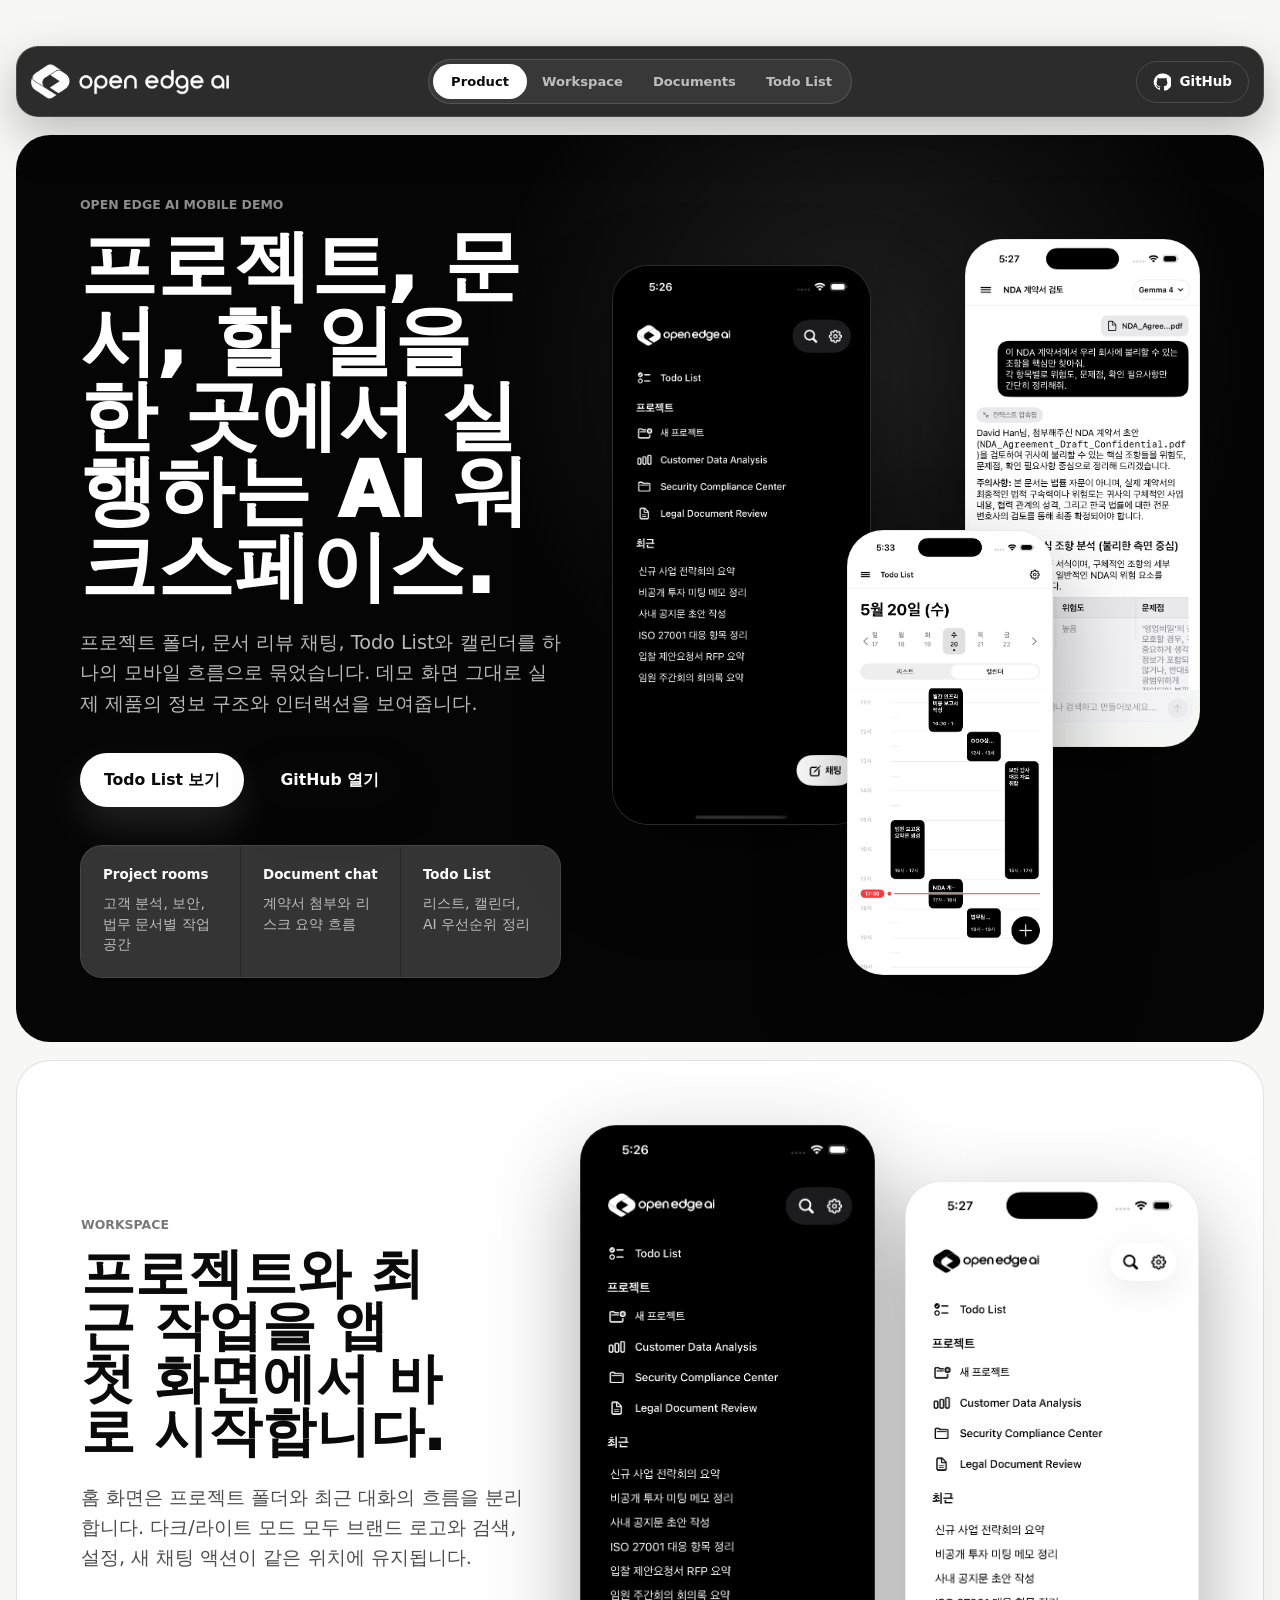
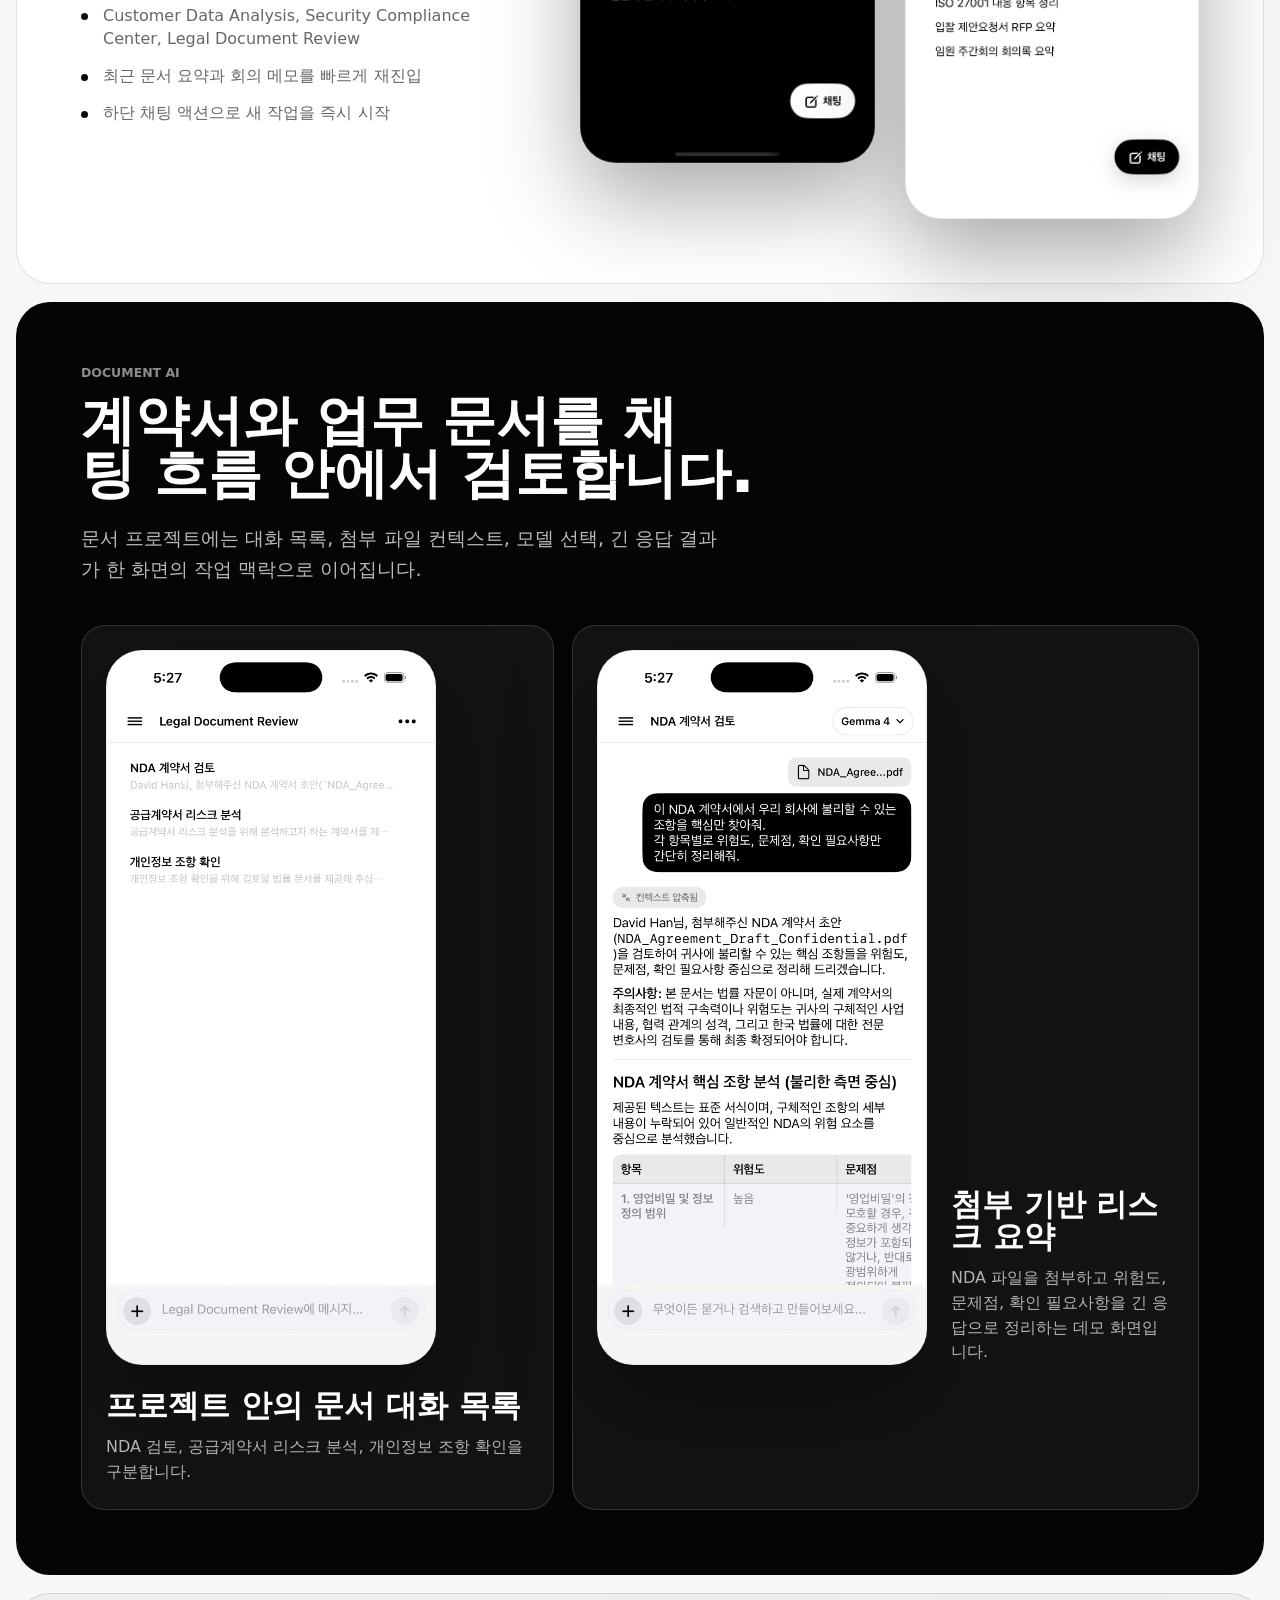
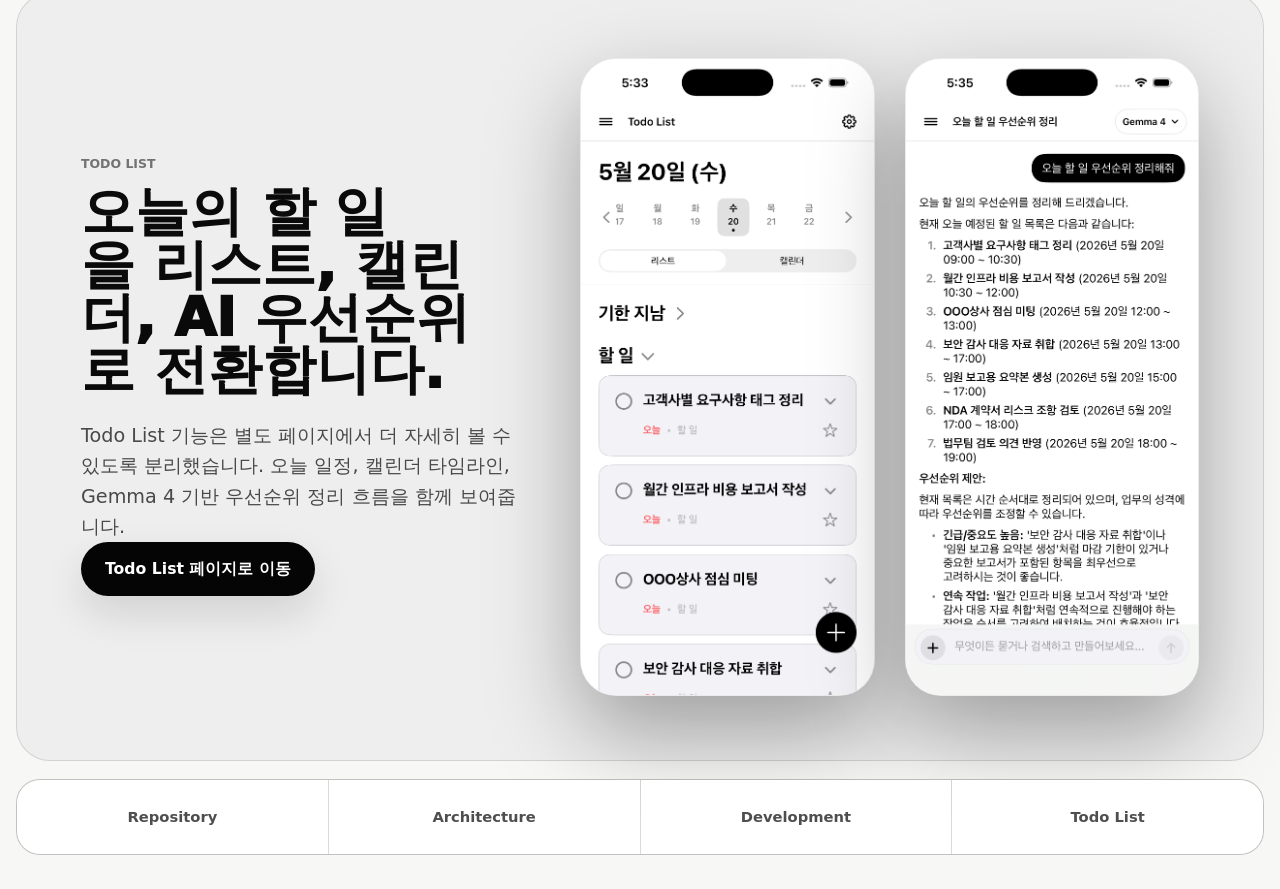
==== index.html @ c4d4802d "Redesign site around app demo screens" ====
<!DOCTYPE html>
<html lang="ko">
  <head>
    <meta charset="utf-8" />
    <meta name="viewport" content="width=device-width, initial-scale=1" />
    <meta
      name="description"
      content="Open Edge AI는 프로젝트, 문서 리뷰, Todo List, 온디바이스 AI 채팅을 하나의 모바일 워크스페이스로 연결합니다."
    />
    <meta name="theme-color" content="#050505" />
    <meta property="og:title" content="Open Edge AI" />
    <meta
      property="og:description"
      content="Projects, documents, Todo List, and local AI chat in one mobile workspace."
    />
    <meta property="og:type" content="website" />
    <meta property="og:image" content="./assets/open-edge-ai-logo.png" />
    <title>Open Edge AI - Mobile AI workspace</title>
    <link
      rel="icon"
      type="image/png"
      href="./assets/open-edge-ai-icon-white.png"
    />
    <link rel="apple-touch-icon" href="./assets/open-edge-ai-icon-white.png" />
    <link rel="stylesheet" href="./styles.css" />
    <script src="./pets.js" defer></script>
  </head>
  <body>
    <main class="site-shell">
      <header class="site-header">
        <a class="brand" href="#overview" aria-label="Open Edge AI home">
          <img
            class="brand-logo"
            src="./assets/open-edge-ai-brand-white.png"
            alt="Open Edge AI"
          />
        </a>
        <nav class="site-nav" aria-label="Primary navigation">
          <a class="active" href="#overview">Product</a>
          <a href="#workspace">Workspace</a>
          <a href="#documents">Documents</a>
          <a href="./todo.html">Todo List</a>
        </nav>
        <a
          class="header-action"
          href="https://github.com/open-edge-ai-app/core-app"
        >
          <svg aria-hidden="true" viewBox="0 0 24 24">
            <path
              d="M12 .8A11.2 11.2 0 0 0 8.5 22.6c.56.1.77-.24.77-.54v-2.1c-3.13.68-3.79-1.34-3.79-1.34-.51-1.3-1.25-1.65-1.25-1.65-1.02-.7.08-.69.08-.69 1.13.08 1.73 1.17 1.73 1.17 1 .1.9 2.64 3.2 1.9.1-.73.4-1.23.72-1.51-2.5-.29-5.13-1.25-5.13-5.56 0-1.23.44-2.24 1.16-3.02-.12-.29-.5-1.43.11-2.99 0 0 .95-.3 3.1 1.16A10.74 10.74 0 0 1 12 7.05c.96 0 1.92.13 2.82.38 2.14-1.45 3.09-1.16 3.09-1.16.62 1.56.24 2.7.12 2.99.72.78 1.15 1.79 1.15 3.02 0 4.32-2.63 5.27-5.14 5.55.41.36.78 1.06.78 2.14v3.09c0 .3.2.65.78.54A11.2 11.2 0 0 0 12 .8Z"
            />
          </svg>
          GitHub
        </a>
      </header>

      <section class="hero-section" id="overview" aria-label="Product overview">
        <div class="hero-copy">
          <p class="section-kicker">Open Edge AI mobile demo</p>
          <h1>프로젝트, 문서, 할 일을 한 곳에서 실행하는 AI 워크스페이스.</h1>
          <p>
            프로젝트 폴더, 문서 리뷰 채팅, Todo List와 캘린더를 하나의 모바일
            흐름으로 묶었습니다. 데모 화면 그대로 실제 제품의 정보 구조와
            인터랙션을 보여줍니다.
          </p>
          <div class="hero-actions" aria-label="Primary actions">
            <a class="button light" href="./todo.html">Todo List 보기</a>
            <a
              class="button dark"
              href="https://github.com/open-edge-ai-app/core-app"
              >GitHub 열기</a
            >
          </div>
          <dl class="proof-grid" aria-label="Product highlights">
            <div>
              <dt>Project rooms</dt>
              <dd>고객 분석, 보안, 법무 문서별 작업 공간</dd>
            </div>
            <div>
              <dt>Document chat</dt>
              <dd>계약서 첨부와 리스크 요약 흐름</dd>
            </div>
            <div>
              <dt>Todo List</dt>
              <dd>리스트, 캘린더, AI 우선순위 정리</dd>
            </div>
          </dl>
        </div>

        <div class="hero-showcase" aria-label="Open Edge AI app screenshots">
          <figure class="phone-frame phone-dark hero-phone-main">
            <img
              src="./assets/demo/home-dark.png"
              alt="Open Edge AI dark project home screen"
            />
          </figure>
          <figure class="phone-frame phone-light hero-phone-side">
            <img
              src="./assets/demo/document-chat.png"
              alt="NDA document review chat screen"
            />
          </figure>
          <figure class="phone-frame phone-light hero-phone-small">
            <img
              src="./assets/demo/todo-calendar.png"
              alt="Todo List calendar timeline screen"
            />
          </figure>
        </div>
      </section>

      <section class="split-section" id="workspace" aria-label="Workspace demo">
        <div class="section-copy">
          <p class="section-kicker">Workspace</p>
          <h2>프로젝트와 최근 작업을 앱 첫 화면에서 바로 시작합니다.</h2>
          <p>
            홈 화면은 프로젝트 폴더와 최근 대화의 흐름을 분리합니다. 다크/라이트
            모드 모두 브랜드 로고와 검색, 설정, 새 채팅 액션이 같은 위치에
            유지됩니다.
          </p>
          <ul class="feature-list">
            <li>
              Customer Data Analysis, Security Compliance Center, Legal Document
              Review
            </li>
            <li>최근 문서 요약과 회의 메모를 빠르게 재진입</li>
            <li>하단 채팅 액션으로 새 작업을 즉시 시작</li>
          </ul>
        </div>
        <div class="duo-screens">
          <figure class="phone-frame phone-dark">
            <img
              src="./assets/demo/home-dark.png"
              alt="Dark mode project home screen"
            />
          </figure>
          <figure class="phone-frame phone-light raised">
            <img
              src="./assets/demo/home-light.png"
              alt="Light mode project home screen"
            />
          </figure>
        </div>
      </section>

      <section
        class="gallery-section"
        id="documents"
        aria-label="Document AI demo"
      >
        <div class="section-heading">
          <p class="section-kicker">Document AI</p>
          <h2>계약서와 업무 문서를 채팅 흐름 안에서 검토합니다.</h2>
          <p>
            문서 프로젝트에는 대화 목록, 첨부 파일 컨텍스트, 모델 선택, 긴 응답
            결과가 한 화면의 작업 맥락으로 이어집니다.
          </p>
        </div>

        <div class="document-grid">
          <article class="demo-card">
            <figure class="phone-frame phone-light">
              <img
                src="./assets/demo/document-list.png"
                alt="Legal Document Review chat list"
              />
            </figure>
            <div>
              <h3>프로젝트 안의 문서 대화 목록</h3>
              <p>
                NDA 검토, 공급계약서 리스크 분석, 개인정보 조항 확인을
                구분합니다.
              </p>
            </div>
          </article>
          <article class="demo-card wide">
            <figure class="phone-frame phone-light">
              <img
                src="./assets/demo/document-chat.png"
                alt="NDA document analysis chat"
              />
            </figure>
            <div>
              <h3>첨부 기반 리스크 요약</h3>
              <p>
                NDA 파일을 첨부하고 위험도, 문제점, 확인 필요사항을 긴 응답으로
                정리하는 데모 화면입니다.
              </p>
            </div>
          </article>
        </div>
      </section>

      <section class="todo-teaser" aria-label="Todo List feature">
        <div class="section-copy">
          <p class="section-kicker">Todo List</p>
          <h2>오늘의 할 일을 리스트, 캘린더, AI 우선순위로 전환합니다.</h2>
          <p>
            Todo List 기능은 별도 페이지에서 더 자세히 볼 수 있도록
            분리했습니다. 오늘 일정, 캘린더 타임라인, Gemma 4 기반 우선순위 정리
            흐름을 함께 보여줍니다.
          </p>
          <a class="button dark" href="./todo.html">Todo List 페이지로 이동</a>
        </div>
        <div class="todo-preview-row">
          <figure class="phone-frame phone-light">
            <img src="./assets/demo/todo-list.png" alt="Todo List list view" />
          </figure>
          <figure class="phone-frame phone-light">
            <img
              src="./assets/demo/todo-ai-priority.png"
              alt="AI priority chat for todo list"
            />
          </figure>
        </div>
      </section>

      <section class="docs-band" id="docs" aria-label="Project documentation">
        <a href="https://github.com/open-edge-ai-app/core-app">Repository</a>
        <a
          href="https://github.com/open-edge-ai-app/core-app/blob/main/docs/ARCHITECTURE.md"
          >Architecture</a
        >
        <a
          href="https://github.com/open-edge-ai-app/core-app/blob/main/docs/DEVELOPMENT.md"
          >Development</a
        >
        <a href="./todo.html">Todo List</a>
      </section>
    </main>
  </body>
</html>
---- styles.css ----
:root {
  --black: #050505;
  --ink: #0a0a0a;
  --paper: #f7f7f5;
  --white: #ffffff;
  --muted: rgba(10, 10, 10, 0.62);
  --muted-on-dark: rgba(255, 255, 255, 0.68);
  --line: rgba(10, 10, 10, 0.12);
  --line-on-dark: rgba(255, 255, 255, 0.14);
  --soft: #ececef;
  --radius-lg: 34px;
  --radius-md: 24px;
  --radius-sm: 14px;
  color-scheme: light;
  font-family: Inter, ui-sans-serif, system-ui, -apple-system,
    BlinkMacSystemFont, "Segoe UI", sans-serif;
}

* {
  box-sizing: border-box;
}

html {
  scroll-behavior: smooth;
}

[id] {
  scroll-margin-top: 118px;
}

body {
  min-width: 320px;
  margin: 0;
  background: var(--paper);
  color: var(--ink);
}

a {
  color: inherit;
  text-decoration: none;
}

svg {
  display: block;
  fill: currentColor;
}

img {
  display: block;
}

.site-shell {
  width: min(100% - 32px, 1440px);
  margin: 0 auto;
  padding: clamp(18px, 4vw, 46px) 0 34px;
}

.site-header {
  position: sticky;
  top: max(12px, env(safe-area-inset-top));
  z-index: 40;
  display: grid;
  grid-template-columns: 1fr auto 1fr;
  gap: 18px;
  align-items: center;
  width: 100%;
  padding: 12px 14px;
  border: 1px solid var(--line-on-dark);
  border-radius: 22px;
  background: rgba(5, 5, 5, 0.84);
  box-shadow: 0 18px 48px rgba(0, 0, 0, 0.24);
  backdrop-filter: blur(18px);
}

.brand {
  display: inline-flex;
  align-items: center;
  width: fit-content;
  line-height: 1;
}

.brand-logo {
  width: clamp(154px, 15.5vw, 226px);
  max-width: 100%;
  height: auto;
  object-fit: contain;
  object-position: left center;
}

.site-nav {
  display: inline-flex;
  min-height: 42px;
  padding: 4px;
  overflow: hidden;
  border: 1px solid var(--line-on-dark);
  border-radius: 999px;
  background: rgba(255, 255, 255, 0.06);
}

.site-nav a {
  min-width: 94px;
  padding: 11px 15px;
  border-radius: 999px;
  color: var(--muted-on-dark);
  font-size: 0.82rem;
  font-weight: 760;
  line-height: 1;
  text-align: center;
}

.site-nav a:hover,
.site-nav a:focus-visible,
.site-nav a.active {
  background: var(--white);
  color: var(--ink);
  outline: none;
}

.header-action {
  display: inline-flex;
  justify-self: end;
  gap: 9px;
  align-items: center;
  width: fit-content;
  min-height: 42px;
  padding: 0 16px;
  border: 1px solid var(--line-on-dark);
  border-radius: 999px;
  color: var(--white);
  font-size: 0.84rem;
  font-weight: 820;
  line-height: 1;
}

.header-action svg {
  width: 18px;
  height: 18px;
}

.hero-section,
.todo-hero {
  display: grid;
  grid-template-columns: minmax(0, 0.9fr) minmax(460px, 1.1fr);
  gap: clamp(24px, 4vw, 56px);
  align-items: center;
  min-height: min(820px, calc(100vh - 120px));
  margin-top: 18px;
  padding: clamp(28px, 5vw, 70px);
  overflow: hidden;
  border-radius: var(--radius-lg);
  background: radial-gradient(
      circle at 68% 25%,
      rgba(255, 255, 255, 0.11),
      transparent 24rem
    ),
    var(--black);
  color: var(--white);
}

.hero-copy,
.todo-hero-copy,
.section-copy,
.section-heading {
  max-width: 720px;
}

.section-kicker {
  margin: 0 0 16px;
  color: currentColor;
  font-size: 0.78rem;
  font-weight: 880;
  letter-spacing: 0;
  line-height: 1;
  opacity: 0.54;
  text-transform: uppercase;
}

.hero-copy h1,
.todo-hero-copy h1,
.section-copy h2,
.section-heading h2 {
  margin: 0;
  font-size: clamp(2.8rem, 6vw, 6.4rem);
  font-weight: 920;
  letter-spacing: 0;
  line-height: 0.98;
  text-wrap: balance;
}

.section-copy h2,
.section-heading h2 {
  font-size: clamp(2.2rem, 4.2vw, 4.5rem);
}

.hero-copy > p:not(.section-kicker),
.todo-hero-copy > p:not(.section-kicker),
.section-copy > p:not(.section-kicker),
.section-heading > p:not(.section-kicker) {
  max-width: 650px;
  margin: 24px 0 0;
  color: currentColor;
  font-size: clamp(1.02rem, 1.5vw, 1.28rem);
  line-height: 1.58;
  opacity: 0.72;
}

.hero-actions {
  display: flex;
  flex-wrap: wrap;
  gap: 12px;
  align-items: center;
  margin-top: 34px;
}

.button {
  display: inline-flex;
  align-items: center;
  justify-content: center;
  min-height: 54px;
  padding: 0 24px;
  border-radius: 999px;
  font-size: 0.98rem;
  font-weight: 880;
  line-height: 1;
  transition: transform 180ms ease, box-shadow 180ms ease;
}

.button:hover,
.button:focus-visible {
  transform: translateY(-1px);
  outline: none;
}

.button.light {
  background: var(--white);
  color: var(--ink);
  box-shadow: 0 18px 40px rgba(255, 255, 255, 0.12);
}

.button.dark {
  background: var(--black);
  color: var(--white);
  box-shadow: 0 18px 40px rgba(0, 0, 0, 0.12);
}

.proof-grid {
  display: grid;
  grid-template-columns: repeat(3, minmax(0, 1fr));
  gap: 1px;
  margin: 38px 0 0;
  overflow: hidden;
  border: 1px solid var(--line-on-dark);
  border-radius: 22px;
  background: var(--line-on-dark);
}

.proof-grid div {
  min-height: 112px;
  padding: 22px;
  background: rgba(255, 255, 255, 0.055);
}

.proof-grid dt {
  margin: 0;
  color: var(--white);
  font-size: 0.84rem;
  font-weight: 860;
  line-height: 1;
}

.proof-grid dd {
  margin: 12px 0 0;
  color: var(--muted-on-dark);
  font-size: 0.88rem;
  line-height: 1.46;
}

.hero-showcase {
  position: relative;
  min-height: 700px;
}

.phone-frame {
  width: min(100%, 292px);
  margin: 0;
  overflow: hidden;
  border-radius: 36px;
  background: var(--white);
  box-shadow: 0 36px 90px rgba(0, 0, 0, 0.34);
}

.phone-frame img {
  width: 100%;
  height: auto;
}

.phone-dark {
  background: var(--black);
  border: 1px solid rgba(255, 255, 255, 0.16);
}

.phone-light {
  background: var(--white);
  border: 1px solid rgba(0, 0, 0, 0.08);
}

.hero-phone-main {
  position: absolute;
  left: 0;
  top: 26px;
  width: min(44%, 320px);
  z-index: 2;
}

.hero-phone-side {
  position: absolute;
  right: 0;
  top: 0;
  width: min(40%, 292px);
}

.hero-phone-small {
  position: absolute;
  right: 25%;
  bottom: -36px;
  width: min(35%, 250px);
  z-index: 3;
}

.split-section,
.gallery-section,
.todo-teaser,
.todo-views,
.ai-priority,
.todo-specs {
  margin-top: 18px;
  padding: clamp(28px, 5vw, 70px);
  border: 1px solid var(--line);
  border-radius: var(--radius-lg);
  background: var(--white);
}

.split-section,
.todo-teaser,
.ai-priority {
  display: grid;
  grid-template-columns: minmax(0, 0.84fr) minmax(420px, 1.16fr);
  gap: clamp(24px, 4vw, 58px);
  align-items: center;
}

.feature-list {
  display: grid;
  gap: 14px;
  margin: 30px 0 0;
  padding: 0;
  color: var(--muted);
  font-size: 1rem;
  line-height: 1.45;
  list-style: none;
}

.feature-list li {
  position: relative;
  padding-left: 22px;
}

.feature-list li::before {
  position: absolute;
  left: 0;
  top: 0.62em;
  width: 7px;
  height: 7px;
  border-radius: 50%;
  background: var(--ink);
  content: "";
}

.duo-screens,
.todo-preview-row,
.todo-hero-visual {
  display: grid;
  grid-template-columns: repeat(2, minmax(0, 1fr));
  gap: clamp(16px, 3vw, 30px);
  align-items: start;
}

.duo-screens .phone-frame,
.todo-preview-row .phone-frame,
.todo-hero-visual .phone-frame,
.todo-view-card .phone-frame,
.priority-screen {
  width: min(100%, 330px);
}

.raised {
  margin-top: 56px;
}

.gallery-section {
  background: var(--black);
  color: var(--white);
}

.document-grid {
  display: grid;
  grid-template-columns: minmax(0, 0.86fr) minmax(0, 1.14fr);
  gap: 18px;
  margin-top: 40px;
}

.demo-card,
.todo-view-card {
  display: grid;
  gap: 24px;
  align-content: start;
  padding: 24px;
  border: 1px solid var(--line-on-dark);
  border-radius: var(--radius-md);
  background: rgba(255, 255, 255, 0.06);
}

.todo-view-card {
  border-color: var(--line);
  background: #f6f6f7;
}

.demo-card .phone-frame {
  width: min(100%, 330px);
}

.demo-card.wide {
  grid-template-columns: minmax(240px, 330px) minmax(0, 1fr);
  align-items: end;
}

.demo-card h3,
.todo-view-card h3,
.todo-specs h3 {
  margin: 0;
  font-size: clamp(1.4rem, 2.4vw, 2.15rem);
  line-height: 1.05;
}

.demo-card p,
.todo-view-card p,
.todo-specs p {
  margin: 14px 0 0;
  color: currentColor;
  font-size: 1rem;
  line-height: 1.55;
  opacity: 0.68;
}

.todo-teaser {
  background: #eeeeef;
}

.docs-band {
  display: grid;
  grid-template-columns: repeat(4, minmax(0, 1fr));
  gap: 1px;
  margin-top: 18px;
  overflow: hidden;
  border: 1px solid var(--line);
  border-radius: var(--radius-md);
  background: var(--line);
}

.docs-band a {
  display: grid;
  place-items: center;
  min-height: 74px;
  padding: 18px;
  background: var(--white);
  color: rgba(10, 10, 10, 0.72);
  font-size: 0.92rem;
  font-weight: 820;
  text-align: center;
}

.docs-band a:hover,
.docs-band a:focus-visible {
  background: var(--black);
  color: var(--white);
  outline: none;
}

.todo-page {
  background: #f4f4f2;
}

.todo-hero {
  background: linear-gradient(135deg, #050505, #191919);
}

.todo-hero-visual {
  justify-items: center;
}

.todo-views {
  background: var(--white);
}

.todo-view-grid {
  display: grid;
  grid-template-columns: repeat(2, minmax(0, 1fr));
  gap: 18px;
  margin-top: 40px;
}

.ai-priority {
  background: var(--black);
  color: var(--white);
}

.priority-screen {
  justify-self: center;
}

.todo-specs {
  display: grid;
  grid-template-columns: repeat(3, minmax(0, 1fr));
  gap: 18px;
  background: #e9e9ea;
}

.todo-specs article {
  min-height: 220px;
  padding: 26px;
  border: 1px solid var(--line);
  border-radius: var(--radius-md);
  background: var(--white);
}

.todo-specs span {
  display: inline-block;
  margin-bottom: 44px;
  color: rgba(10, 10, 10, 0.4);
  font-family: ui-monospace, SFMono-Regular, Menlo, monospace;
  font-size: 0.84rem;
  font-weight: 900;
}

@media (max-width: 1120px) {
  .site-header {
    grid-template-columns: 1fr auto;
  }

  .site-nav {
    order: 3;
    grid-column: 1 / -1;
    justify-self: center;
  }

  .hero-section,
  .todo-hero,
  .split-section,
  .todo-teaser,
  .ai-priority {
    grid-template-columns: 1fr;
  }

  .hero-showcase {
    min-height: 620px;
  }

  .document-grid,
  .todo-view-grid,
  .todo-specs {
    grid-template-columns: 1fr;
  }

  .demo-card.wide {
    grid-template-columns: 1fr;
  }
}

@media (max-width: 760px) {
  [id] {
    scroll-margin-top: 150px;
  }

  .site-shell {
    width: min(100% - 20px, 1440px);
    padding: 10px 0 24px;
  }

  .site-header {
    display: flex;
    flex-wrap: wrap;
    justify-content: space-between;
    top: max(8px, env(safe-area-inset-top));
    padding: 10px;
    border-radius: 18px;
  }

  .brand-logo {
    width: 154px;
  }

  .site-nav {
    width: 100%;
    justify-content: start;
    overflow-x: auto;
    border-radius: 16px;
  }

  .site-nav a {
    min-width: auto;
    flex: 1 0 auto;
    padding: 11px 12px;
    font-size: 0.76rem;
  }

  .header-action {
    padding: 0 14px;
  }

  .hero-section,
  .todo-hero,
  .split-section,
  .gallery-section,
  .todo-teaser,
  .todo-views,
  .ai-priority,
  .todo-specs {
    padding: 24px 18px;
    border-radius: 26px;
  }

  .hero-copy h1,
  .todo-hero-copy h1 {
    font-size: clamp(2.45rem, 13vw, 4.2rem);
  }

  .section-copy h2,
  .section-heading h2 {
    font-size: clamp(2rem, 10vw, 3.2rem);
  }

  .hero-actions,
  .duo-screens,
  .todo-preview-row,
  .todo-hero-visual {
    grid-template-columns: 1fr;
  }

  .button {
    width: 100%;
  }

  .proof-grid {
    display: none;
  }

  .hero-showcase {
    display: grid;
    grid-template-columns: 1fr;
    gap: 18px;
    min-height: 0;
  }

  .hero-phone-main,
  .hero-phone-side,
  .hero-phone-small {
    position: static;
    width: min(100%, 270px);
    transform: none;
  }

  .hero-phone-side,
  .hero-phone-small {
    display: none;
  }

  .phone-frame,
  .duo-screens .phone-frame,
  .todo-preview-row .phone-frame,
  .todo-hero-visual .phone-frame,
  .todo-view-card .phone-frame,
  .priority-screen {
    width: min(100%, 290px);
    justify-self: center;
    border-radius: 30px;
  }

  .raised {
    margin-top: 0;
  }

  .demo-card,
  .todo-view-card,
  .todo-specs article {
    padding: 18px;
  }

  .docs-band {
    grid-template-columns: 1fr 1fr;
  }
}

@media (prefers-reduced-motion: reduce) {
  *,
  *::before,
  *::after {
    scroll-behavior: auto !important;
    transition-duration: 0.01ms !important;
  }
}
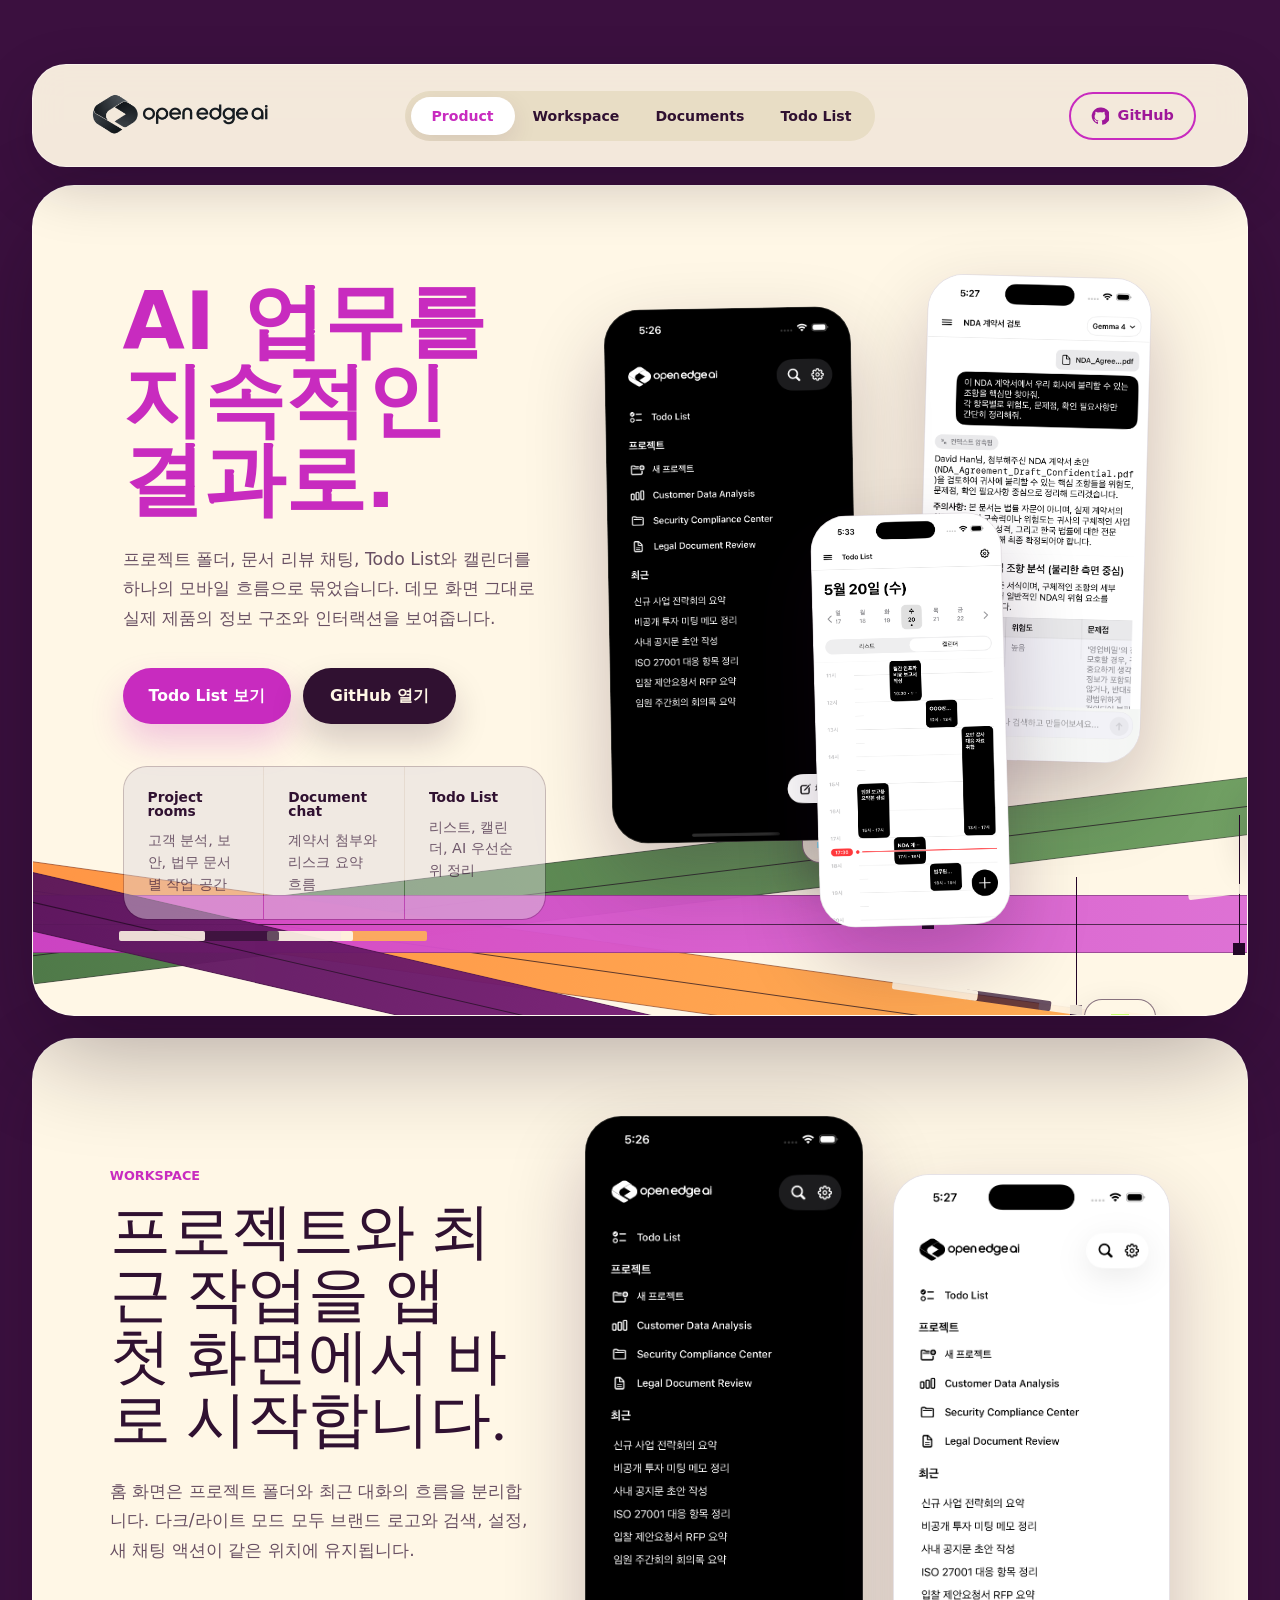
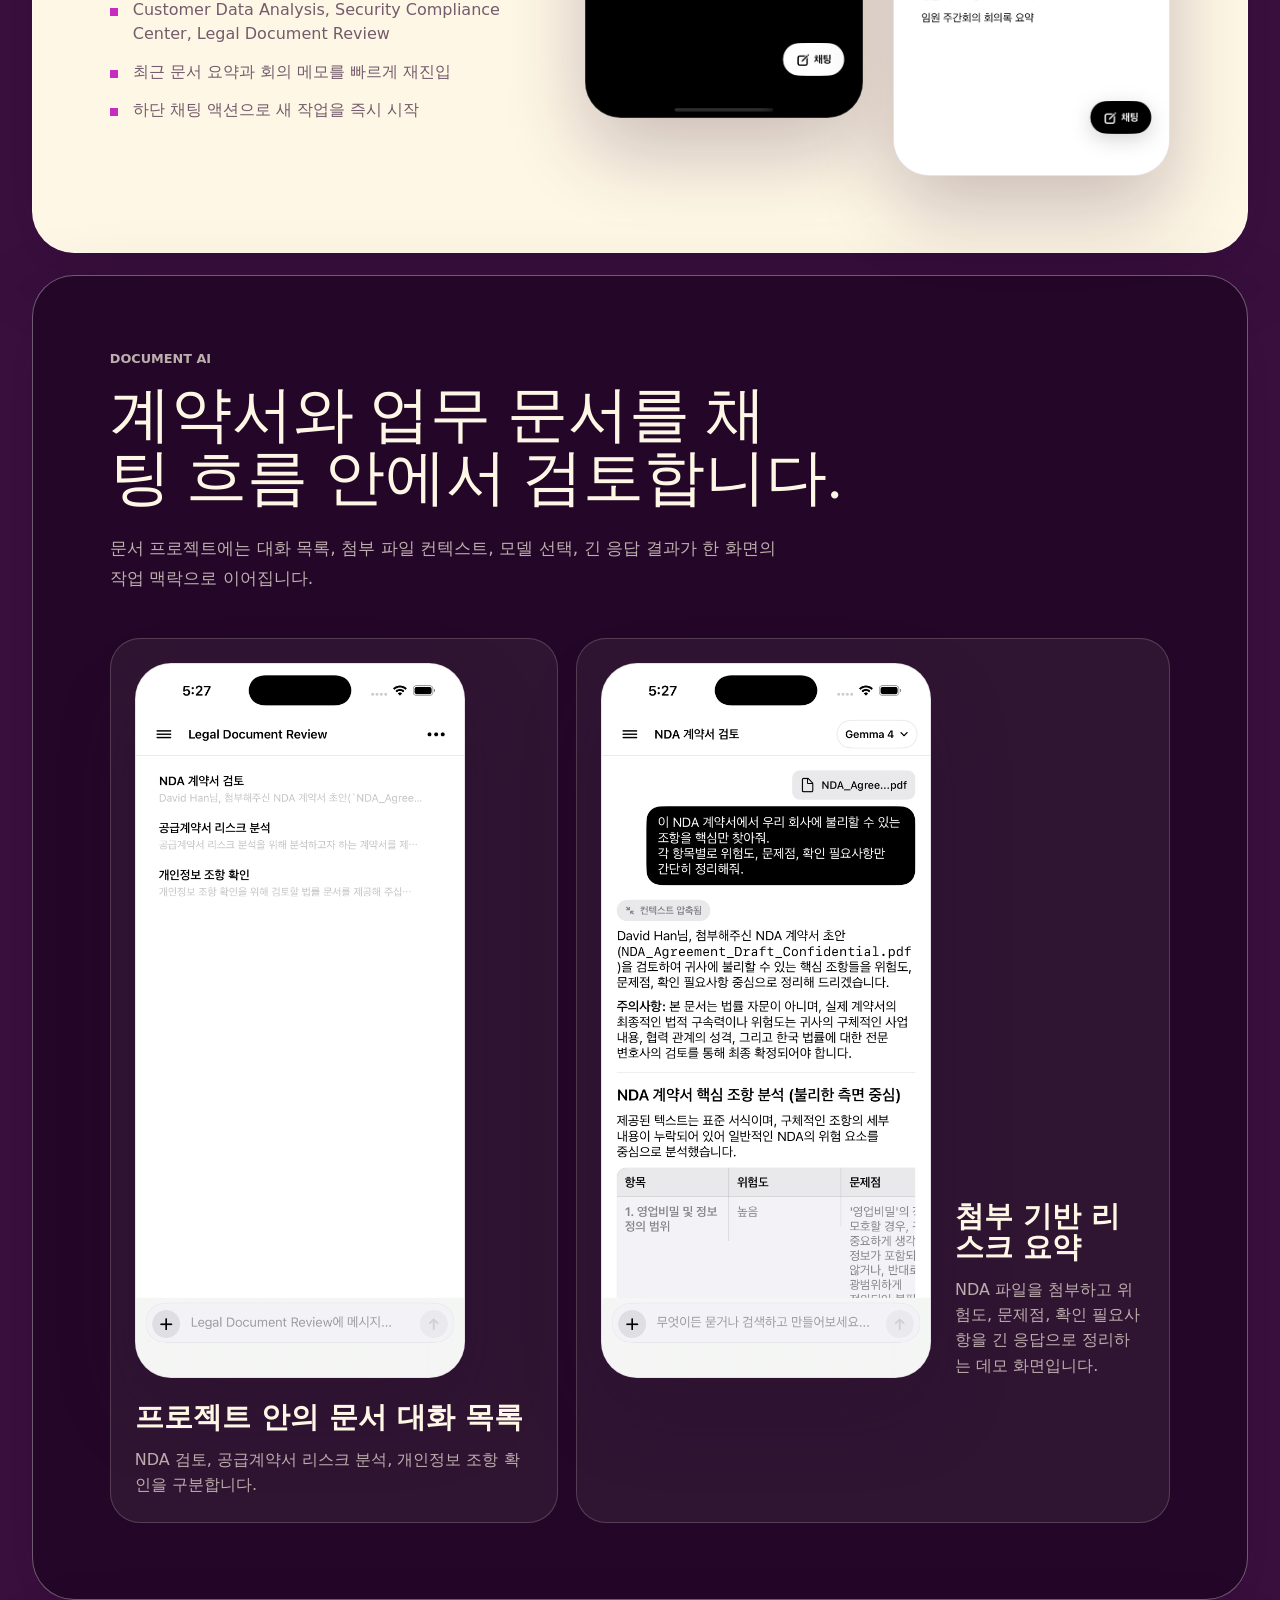
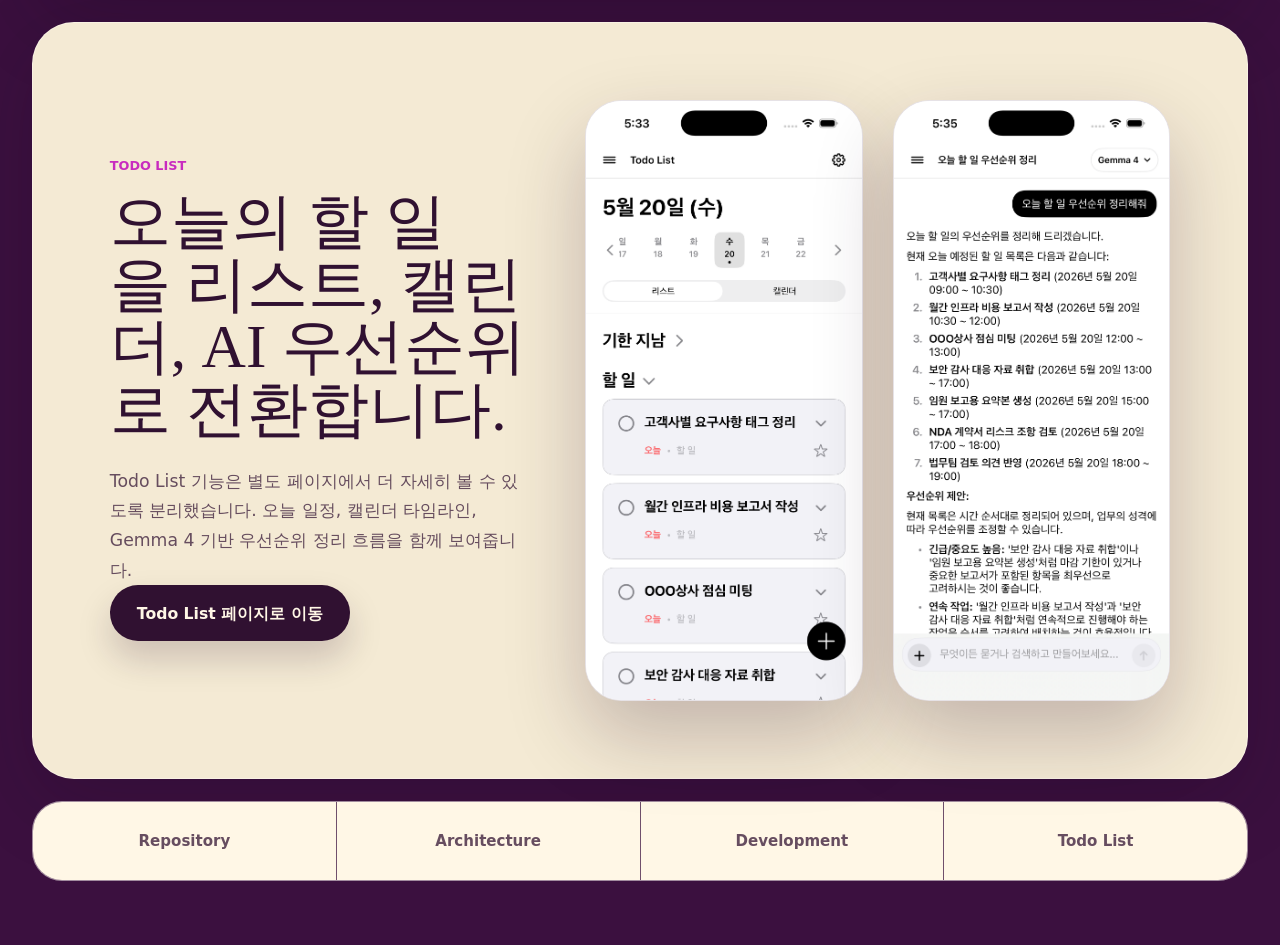
==== commit 313f56a7: "Restyle pages with cream canvas design" ====
--- a/index.html
+++ b/index.html
@@ -7,7 +7,7 @@
       name="description"
       content="Open Edge AI는 프로젝트, 문서 리뷰, Todo List, 온디바이스 AI 채팅을 하나의 모바일 워크스페이스로 연결합니다."
     />
-    <meta name="theme-color" content="#050505" />
+    <meta name="theme-color" content="#3b103f" />
     <meta property="og:title" content="Open Edge AI" />
     <meta
       property="og:description"
@@ -31,7 +31,7 @@
         <a class="brand" href="#overview" aria-label="Open Edge AI home">
           <img
             class="brand-logo"
-            src="./assets/open-edge-ai-brand-white.png"
+            src="./assets/open-edge-ai-wordmark.png"
             alt="Open Edge AI"
           />
         </a>
@@ -57,7 +57,11 @@
       <section class="hero-section" id="overview" aria-label="Product overview">
         <div class="hero-copy">
           <p class="section-kicker">Open Edge AI mobile demo</p>
-          <h1>프로젝트, 문서, 할 일을 한 곳에서 실행하는 AI 워크스페이스.</h1>
+          <h1>
+            <span>AI 업무를</span>
+            <span>지속적인</span>
+            <span>결과로.</span>
+          </h1>
           <p>
             프로젝트 폴더, 문서 리뷰 채팅, Todo List와 캘린더를 하나의 모바일
             흐름으로 묶었습니다. 데모 화면 그대로 실제 제품의 정보 구조와
@@ -106,6 +110,22 @@
               alt="Todo List calendar timeline screen"
             />
           </figure>
+        </div>
+
+        <div class="stream-visual" aria-hidden="true">
+          <span class="stream-line stream-green"></span>
+          <span class="stream-line stream-orange"></span>
+          <span class="stream-line stream-magenta"></span>
+          <span class="stream-line stream-plum"></span>
+          <span class="stream-node node-one"></span>
+          <span class="stream-node node-two"></span>
+          <span class="stream-node node-three"></span>
+          <span class="stream-chip chip-one"></span>
+          <span class="stream-chip chip-two"></span>
+          <span class="stream-chip chip-three"></span>
+          <span class="pet-token pet-token-one" data-pet="orbit"></span>
+          <span class="pet-token pet-token-two" data-pet="luma"></span>
+          <span class="pet-token pet-token-three" data-pet="flux"></span>
         </div>
       </section>
 
--- a/styles.css
+++ b/styles.css
@@ -1,16 +1,27 @@
 :root {
-  --black: #050505;
-  --ink: #0a0a0a;
-  --paper: #f7f7f5;
+  --plum: #3b103f;
+  --plum-deep: #240728;
+  --plum-ink: #301131;
+  --cream: #fff7e6;
+  --cream-soft: #f4ead4;
+  --cream-muted: #e8ddc5;
   --white: #ffffff;
-  --muted: rgba(10, 10, 10, 0.62);
-  --muted-on-dark: rgba(255, 255, 255, 0.68);
-  --line: rgba(10, 10, 10, 0.12);
-  --line-on-dark: rgba(255, 255, 255, 0.14);
-  --soft: #ececef;
-  --radius-lg: 34px;
-  --radius-md: 24px;
-  --radius-sm: 14px;
+  --pink: #c82bbf;
+  --pink-deep: #9e1799;
+  --orange: #ff8e3d;
+  --orange-soft: #ffb356;
+  --green: #76a866;
+  --green-deep: #436f3f;
+  --muted: rgba(48, 17, 49, 0.68);
+  --muted-on-dark: rgba(255, 247, 230, 0.7);
+  --line: rgba(48, 17, 49, 0.16);
+  --line-strong: rgba(48, 17, 49, 0.26);
+  --line-on-dark: rgba(255, 247, 230, 0.18);
+  --shadow: 0 38px 100px rgba(19, 4, 21, 0.32);
+  --radius-xl: 42px;
+  --radius-lg: 30px;
+  --radius-md: 20px;
+  --radius-sm: 10px;
   color-scheme: light;
   font-family: Inter, ui-sans-serif, system-ui, -apple-system,
     BlinkMacSystemFont, "Segoe UI", sans-serif;
@@ -25,14 +36,15 @@
 }
 
 [id] {
-  scroll-margin-top: 118px;
+  scroll-margin-top: 124px;
 }
 
 body {
   min-width: 320px;
   margin: 0;
-  background: var(--paper);
-  color: var(--ink);
+  background: var(--plum);
+  color: var(--plum-ink);
+  overflow-x: hidden;
 }
 
 a {
@@ -50,25 +62,25 @@
 }
 
 .site-shell {
-  width: min(100% - 32px, 1440px);
+  width: min(100% - clamp(22px, 5vw, 80px), 1780px);
   margin: 0 auto;
-  padding: clamp(18px, 4vw, 46px) 0 34px;
+  padding: clamp(26px, 5vw, 82px) 0 clamp(30px, 5vw, 70px);
 }
 
 .site-header {
   position: sticky;
-  top: max(12px, env(safe-area-inset-top));
+  top: max(14px, env(safe-area-inset-top));
   z-index: 40;
   display: grid;
   grid-template-columns: 1fr auto 1fr;
-  gap: 18px;
+  gap: 20px;
   align-items: center;
   width: 100%;
-  padding: 12px 14px;
-  border: 1px solid var(--line-on-dark);
-  border-radius: 22px;
-  background: rgba(5, 5, 5, 0.84);
-  box-shadow: 0 18px 48px rgba(0, 0, 0, 0.24);
+  padding: clamp(16px, 2vw, 26px) clamp(20px, 4vw, 58px);
+  border: 1px solid rgba(255, 255, 255, 0.42);
+  border-radius: 34px;
+  background: rgba(255, 247, 230, 0.94);
+  box-shadow: 0 20px 60px rgba(20, 3, 24, 0.2);
   backdrop-filter: blur(18px);
 }
 
@@ -80,7 +92,7 @@
 }
 
 .brand-logo {
-  width: clamp(154px, 15.5vw, 226px);
+  width: clamp(156px, 15vw, 230px);
   max-width: 100%;
   height: auto;
   object-fit: contain;
@@ -89,31 +101,32 @@
 
 .site-nav {
   display: inline-flex;
-  min-height: 42px;
-  padding: 4px;
+  min-height: 48px;
+  padding: 6px;
   overflow: hidden;
-  border: 1px solid var(--line-on-dark);
   border-radius: 999px;
-  background: rgba(255, 255, 255, 0.06);
+  background: var(--cream-muted);
 }
 
 .site-nav a {
-  min-width: 94px;
-  padding: 11px 15px;
+  min-width: 104px;
+  padding: 12px 18px;
   border-radius: 999px;
-  color: var(--muted-on-dark);
-  font-size: 0.82rem;
-  font-weight: 760;
+  color: var(--plum-ink);
+  font-size: 0.88rem;
+  font-weight: 790;
   line-height: 1;
   text-align: center;
+  transition: background 180ms ease, color 180ms ease, box-shadow 180ms ease;
 }
 
 .site-nav a:hover,
 .site-nav a:focus-visible,
 .site-nav a.active {
   background: var(--white);
-  color: var(--ink);
+  color: var(--pink);
   outline: none;
+  box-shadow: 0 8px 24px rgba(69, 24, 72, 0.1);
 }
 
 .header-action {
@@ -122,14 +135,23 @@
   gap: 9px;
   align-items: center;
   width: fit-content;
-  min-height: 42px;
-  padding: 0 16px;
-  border: 1px solid var(--line-on-dark);
+  min-height: 48px;
+  padding: 0 20px;
+  border: 2px solid var(--pink);
   border-radius: 999px;
+  color: var(--pink-deep);
+  font-size: 0.9rem;
+  font-weight: 850;
+  line-height: 1;
+  transition: background 180ms ease, color 180ms ease, transform 180ms ease;
+}
+
+.header-action:hover,
+.header-action:focus-visible {
+  background: var(--pink);
   color: var(--white);
-  font-size: 0.84rem;
-  font-weight: 820;
-  line-height: 1;
+  outline: none;
+  transform: translateY(-1px);
 }
 
 .header-action svg {
@@ -139,68 +161,96 @@
 
 .hero-section,
 .todo-hero {
-  display: grid;
-  grid-template-columns: minmax(0, 0.9fr) minmax(460px, 1.1fr);
-  gap: clamp(24px, 4vw, 56px);
+  position: relative;
+  display: grid;
+  grid-template-columns: minmax(0, 0.86fr) minmax(450px, 1.14fr);
+  gap: clamp(26px, 4vw, 68px);
   align-items: center;
-  min-height: min(820px, calc(100vh - 120px));
+  min-height: min(820px, calc(100vh - 150px));
   margin-top: 18px;
-  padding: clamp(28px, 5vw, 70px);
+  padding: clamp(52px, 7vw, 116px) clamp(34px, 7vw, 136px);
   overflow: hidden;
-  border-radius: var(--radius-lg);
-  background: radial-gradient(
-      circle at 68% 25%,
-      rgba(255, 255, 255, 0.11),
-      transparent 24rem
-    ),
-    var(--black);
-  color: var(--white);
+  border: 1px solid rgba(255, 255, 255, 0.42);
+  border-radius: var(--radius-xl);
+  background: var(--cream);
+  box-shadow: var(--shadow);
+  color: var(--plum-ink);
 }
 
 .hero-copy,
 .todo-hero-copy,
 .section-copy,
 .section-heading {
-  max-width: 720px;
+  position: relative;
+  z-index: 4;
+  min-width: 0;
+  max-width: 760px;
+}
+
+.hero-section .section-kicker,
+.todo-hero .section-kicker {
+  display: none;
 }
 
 .section-kicker {
-  margin: 0 0 16px;
-  color: currentColor;
-  font-size: 0.78rem;
+  margin: 0 0 17px;
+  color: var(--pink);
+  font-size: 0.8rem;
   font-weight: 880;
   letter-spacing: 0;
   line-height: 1;
-  opacity: 0.54;
   text-transform: uppercase;
 }
 
 .hero-copy h1,
-.todo-hero-copy h1,
+.todo-hero-copy h1 {
+  margin: 0;
+  color: var(--pink);
+  font-family: Inter, "Apple SD Gothic Neo", "Noto Sans KR", ui-sans-serif,
+    system-ui, sans-serif;
+  font-size: clamp(4rem, 6.3vw, 7.4rem);
+  font-weight: 820;
+  letter-spacing: 0;
+  line-height: 0.98;
+  text-wrap: balance;
+}
+
+.todo-hero-copy h1 {
+  font-size: clamp(3.7rem, 5.5vw, 6.5rem);
+}
+
+.hero-copy h1 span,
+.todo-hero-copy h1 span {
+  display: block;
+  white-space: nowrap;
+}
+
 .section-copy h2,
 .section-heading h2 {
   margin: 0;
-  font-size: clamp(2.8rem, 6vw, 6.4rem);
-  font-weight: 920;
+  color: var(--plum-ink);
+  font-family: Georgia, "Times New Roman", ui-serif, serif;
+  font-size: clamp(2.7rem, 4.8vw, 5.7rem);
+  font-weight: 520;
   letter-spacing: 0;
-  line-height: 0.98;
+  line-height: 1.02;
   text-wrap: balance;
 }
 
-.section-copy h2,
-.section-heading h2 {
-  font-size: clamp(2.2rem, 4.2vw, 4.5rem);
+.gallery-section .section-heading h2,
+.ai-priority .section-copy h2 {
+  color: var(--cream);
 }
 
 .hero-copy > p:not(.section-kicker),
 .todo-hero-copy > p:not(.section-kicker),
 .section-copy > p:not(.section-kicker),
 .section-heading > p:not(.section-kicker) {
-  max-width: 650px;
-  margin: 24px 0 0;
+  max-width: 670px;
+  margin: 26px 0 0;
   color: currentColor;
-  font-size: clamp(1.02rem, 1.5vw, 1.28rem);
-  line-height: 1.58;
+  font-size: clamp(1.03rem, 1.35vw, 1.22rem);
+  line-height: 1.72;
   opacity: 0.72;
 }
 
@@ -216,13 +266,13 @@
   display: inline-flex;
   align-items: center;
   justify-content: center;
-  min-height: 54px;
-  padding: 0 24px;
+  min-height: 56px;
+  padding: 0 26px;
   border-radius: 999px;
   font-size: 0.98rem;
-  font-weight: 880;
+  font-weight: 860;
   line-height: 1;
-  transition: transform 180ms ease, box-shadow 180ms ease;
+  transition: transform 180ms ease, box-shadow 180ms ease, background 180ms ease;
 }
 
 .button:hover,
@@ -232,52 +282,56 @@
 }
 
 .button.light {
-  background: var(--white);
-  color: var(--ink);
-  box-shadow: 0 18px 40px rgba(255, 255, 255, 0.12);
+  background: var(--pink);
+  color: var(--white);
+  box-shadow: 0 18px 34px rgba(200, 43, 191, 0.24);
 }
 
 .button.dark {
-  background: var(--black);
-  color: var(--white);
-  box-shadow: 0 18px 40px rgba(0, 0, 0, 0.12);
+  border: 1px solid var(--line-strong);
+  background: var(--plum-ink);
+  color: var(--cream);
+  box-shadow: 0 18px 34px rgba(35, 8, 37, 0.18);
 }
 
 .proof-grid {
+  position: relative;
+  z-index: 4;
   display: grid;
   grid-template-columns: repeat(3, minmax(0, 1fr));
   gap: 1px;
-  margin: 38px 0 0;
+  margin: 42px 0 0;
   overflow: hidden;
-  border: 1px solid var(--line-on-dark);
-  border-radius: 22px;
-  background: var(--line-on-dark);
+  border: 1px solid var(--line);
+  border-radius: 24px;
+  background: rgba(48, 17, 49, 0.12);
 }
 
 .proof-grid div {
-  min-height: 112px;
-  padding: 22px;
-  background: rgba(255, 255, 255, 0.055);
+  min-height: 118px;
+  padding: 24px;
+  background: rgba(255, 255, 255, 0.38);
 }
 
 .proof-grid dt {
   margin: 0;
-  color: var(--white);
-  font-size: 0.84rem;
-  font-weight: 860;
+  color: var(--plum-ink);
+  font-size: 0.86rem;
+  font-weight: 880;
   line-height: 1;
 }
 
 .proof-grid dd {
   margin: 12px 0 0;
-  color: var(--muted-on-dark);
-  font-size: 0.88rem;
-  line-height: 1.46;
+  color: var(--muted);
+  font-size: 0.9rem;
+  line-height: 1.5;
 }
 
 .hero-showcase {
   position: relative;
-  min-height: 700px;
+  z-index: 3;
+  min-height: 650px;
 }
 
 .phone-frame {
@@ -286,7 +340,7 @@
   overflow: hidden;
   border-radius: 36px;
   background: var(--white);
-  box-shadow: 0 36px 90px rgba(0, 0, 0, 0.34);
+  box-shadow: 0 34px 80px rgba(38, 8, 40, 0.24);
 }
 
 .phone-frame img {
@@ -295,36 +349,199 @@
 }
 
 .phone-dark {
-  background: var(--black);
-  border: 1px solid rgba(255, 255, 255, 0.16);
+  background: #050505;
+  border: 1px solid rgba(255, 247, 230, 0.16);
 }
 
 .phone-light {
   background: var(--white);
-  border: 1px solid rgba(0, 0, 0, 0.08);
+  border: 1px solid rgba(48, 17, 49, 0.12);
 }
 
 .hero-phone-main {
   position: absolute;
+  left: 2%;
+  top: 32px;
+  width: min(44%, 330px);
+  z-index: 3;
+  transform: rotate(-1deg);
+}
+
+.hero-phone-side {
+  position: absolute;
+  right: 2%;
+  top: 0;
+  width: min(40%, 300px);
+  z-index: 2;
+  transform: rotate(1.5deg);
+}
+
+.hero-phone-small {
+  position: absolute;
+  right: 27%;
+  bottom: 0;
+  width: min(34%, 250px);
+  z-index: 4;
+  transform: rotate(-1.5deg);
+}
+
+.stream-visual {
+  position: absolute;
+  right: -12%;
+  bottom: -94px;
+  left: -10%;
+  z-index: 1;
+  height: 46%;
+  pointer-events: none;
+}
+
+.stream-line {
+  position: absolute;
+  left: -5%;
+  width: 120%;
+  height: 58px;
+  border: 1px solid rgba(48, 17, 49, 0.38);
+  border-radius: 999px;
+  opacity: 0.96;
+  transform-origin: center;
+}
+
+.stream-line::before {
+  position: absolute;
+  right: 0;
   left: 0;
-  top: 26px;
-  width: min(44%, 320px);
-  z-index: 2;
-}
-
-.hero-phone-side {
-  position: absolute;
-  right: 0;
-  top: 0;
-  width: min(40%, 292px);
-}
-
-.hero-phone-small {
-  position: absolute;
-  right: 25%;
-  bottom: -36px;
-  width: min(35%, 250px);
-  z-index: 3;
+  top: 50%;
+  height: 1px;
+  background: rgba(23, 8, 24, 0.72);
+  content: "";
+}
+
+.stream-line::after {
+  position: absolute;
+  top: 50%;
+  right: 7%;
+  width: 60px;
+  height: 8px;
+  margin-top: -4px;
+  background: rgba(48, 17, 49, 0.35);
+  content: "";
+}
+
+.stream-green {
+  bottom: 210px;
+  background: linear-gradient(90deg, var(--green-deep), var(--green));
+  transform: rotate(-7deg);
+}
+
+.stream-orange {
+  bottom: 92px;
+  background: linear-gradient(90deg, var(--orange), var(--orange-soft));
+  transform: rotate(8deg);
+}
+
+.stream-magenta {
+  bottom: 156px;
+  background: linear-gradient(90deg, #d03ac5, #e07ad8);
+  transform: rotate(0deg);
+}
+
+.stream-plum {
+  bottom: 18px;
+  background: linear-gradient(90deg, #521554, #a3269b);
+  transform: rotate(13deg);
+}
+
+.stream-node {
+  position: absolute;
+  width: 12px;
+  height: 12px;
+  background: var(--plum-deep);
+}
+
+.stream-node::before {
+  position: absolute;
+  left: 50%;
+  bottom: 12px;
+  width: 1px;
+  height: 128px;
+  background: var(--plum-deep);
+  content: "";
+}
+
+.node-one {
+  right: 31%;
+  bottom: 180px;
+}
+
+.node-two {
+  right: 21%;
+  bottom: 92px;
+}
+
+.node-three {
+  right: 10%;
+  bottom: 154px;
+}
+
+.stream-chip {
+  position: absolute;
+  width: 86px;
+  height: 10px;
+  border-radius: 2px;
+  background: rgba(255, 247, 230, 0.88);
+  box-shadow: 74px 0 0 rgba(48, 17, 49, 0.72),
+    148px 0 0 rgba(255, 247, 230, 0.92),
+    222px 0 0 rgba(255, 179, 86, 0.9);
+}
+
+.chip-one {
+  left: 14%;
+  bottom: 168px;
+}
+
+.chip-two {
+  right: 28%;
+  bottom: 114px;
+  transform: rotate(8deg);
+}
+
+.chip-three {
+  right: 8%;
+  bottom: 214px;
+  transform: rotate(-7deg);
+}
+
+.pet-token {
+  position: absolute;
+  display: grid;
+  place-items: center;
+  width: 72px;
+  height: 72px;
+  border: 1px solid rgba(48, 17, 49, 0.58);
+  border-radius: 18px;
+  background: rgba(255, 247, 230, 0.92);
+  box-shadow: 0 16px 36px rgba(40, 8, 42, 0.18);
+}
+
+.pet-token svg {
+  width: 42px;
+  height: 42px;
+  image-rendering: pixelated;
+}
+
+.pet-token-one {
+  right: 35%;
+  bottom: 246px;
+}
+
+.pet-token-two {
+  right: 16%;
+  bottom: 38px;
+}
+
+.pet-token-three {
+  right: 5%;
+  bottom: 254px;
 }
 
 .split-section,
@@ -333,11 +550,12 @@
 .todo-views,
 .ai-priority,
 .todo-specs {
-  margin-top: 18px;
-  padding: clamp(28px, 5vw, 70px);
-  border: 1px solid var(--line);
-  border-radius: var(--radius-lg);
-  background: var(--white);
+  margin-top: 22px;
+  padding: clamp(38px, 6vw, 90px);
+  border: 1px solid rgba(255, 255, 255, 0.34);
+  border-radius: var(--radius-xl);
+  background: var(--cream);
+  box-shadow: 0 24px 80px rgba(22, 4, 25, 0.18);
 }
 
 .split-section,
@@ -345,40 +563,41 @@
 .ai-priority {
   display: grid;
   grid-template-columns: minmax(0, 0.84fr) minmax(420px, 1.16fr);
-  gap: clamp(24px, 4vw, 58px);
+  gap: clamp(26px, 4vw, 64px);
   align-items: center;
 }
 
 .feature-list {
   display: grid;
   gap: 14px;
-  margin: 30px 0 0;
+  margin: 32px 0 0;
   padding: 0;
   color: var(--muted);
   font-size: 1rem;
-  line-height: 1.45;
+  line-height: 1.5;
   list-style: none;
 }
 
 .feature-list li {
   position: relative;
-  padding-left: 22px;
+  padding-left: 23px;
 }
 
 .feature-list li::before {
   position: absolute;
   left: 0;
-  top: 0.62em;
-  width: 7px;
-  height: 7px;
-  border-radius: 50%;
-  background: var(--ink);
+  top: 0.65em;
+  width: 8px;
+  height: 8px;
+  background: var(--pink);
   content: "";
 }
 
 .duo-screens,
 .todo-preview-row,
 .todo-hero-visual {
+  position: relative;
+  z-index: 3;
   display: grid;
   grid-template-columns: repeat(2, minmax(0, 1fr));
   gap: clamp(16px, 3vw, 30px);
@@ -394,19 +613,37 @@
 }
 
 .raised {
-  margin-top: 56px;
-}
-
-.gallery-section {
-  background: var(--black);
-  color: var(--white);
+  margin-top: 58px;
+}
+
+.gallery-section,
+.ai-priority {
+  background: var(--plum-deep);
+  color: var(--cream);
+}
+
+.gallery-section .section-kicker,
+.ai-priority .section-kicker {
+  color: #ff82ec;
+}
+
+.gallery-section .section-heading > p,
+.ai-priority .section-copy > p,
+.ai-priority .feature-list {
+  color: var(--muted-on-dark);
+  opacity: 1;
+}
+
+.gallery-section .feature-list li::before,
+.ai-priority .feature-list li::before {
+  background: var(--orange);
 }
 
 .document-grid {
   display: grid;
   grid-template-columns: minmax(0, 0.86fr) minmax(0, 1.14fr);
   gap: 18px;
-  margin-top: 40px;
+  margin-top: 44px;
 }
 
 .demo-card,
@@ -414,15 +651,16 @@
   display: grid;
   gap: 24px;
   align-content: start;
+  min-height: 100%;
   padding: 24px;
   border: 1px solid var(--line-on-dark);
-  border-radius: var(--radius-md);
-  background: rgba(255, 255, 255, 0.06);
+  border-radius: var(--radius-lg);
+  background: rgba(255, 247, 230, 0.06);
 }
 
 .todo-view-card {
   border-color: var(--line);
-  background: #f6f6f7;
+  background: rgba(255, 255, 255, 0.5);
 }
 
 .demo-card .phone-frame {
@@ -438,8 +676,8 @@
 .todo-view-card h3,
 .todo-specs h3 {
   margin: 0;
-  font-size: clamp(1.4rem, 2.4vw, 2.15rem);
-  line-height: 1.05;
+  font-size: clamp(1.42rem, 2.25vw, 2.1rem);
+  line-height: 1.08;
 }
 
 .demo-card p,
@@ -448,70 +686,77 @@
   margin: 14px 0 0;
   color: currentColor;
   font-size: 1rem;
-  line-height: 1.55;
+  line-height: 1.58;
   opacity: 0.68;
 }
 
 .todo-teaser {
-  background: #eeeeef;
+  background: var(--cream-soft);
 }
 
 .docs-band {
   display: grid;
   grid-template-columns: repeat(4, minmax(0, 1fr));
   gap: 1px;
-  margin-top: 18px;
+  margin-top: 22px;
   overflow: hidden;
-  border: 1px solid var(--line);
-  border-radius: var(--radius-md);
-  background: var(--line);
+  border: 1px solid rgba(255, 255, 255, 0.34);
+  border-radius: var(--radius-lg);
+  background: rgba(255, 247, 230, 0.28);
 }
 
 .docs-band a {
   display: grid;
   place-items: center;
-  min-height: 74px;
+  min-height: 78px;
   padding: 18px;
-  background: var(--white);
-  color: rgba(10, 10, 10, 0.72);
-  font-size: 0.92rem;
-  font-weight: 820;
+  background: var(--cream);
+  color: rgba(48, 17, 49, 0.74);
+  font-size: 0.94rem;
+  font-weight: 840;
   text-align: center;
 }
 
 .docs-band a:hover,
 .docs-band a:focus-visible {
-  background: var(--black);
+  background: var(--pink);
   color: var(--white);
   outline: none;
 }
 
 .todo-page {
-  background: #f4f4f2;
+  background: var(--plum);
 }
 
 .todo-hero {
-  background: linear-gradient(135deg, #050505, #191919);
+  min-height: min(800px, calc(100vh - 150px));
 }
 
 .todo-hero-visual {
   justify-items: center;
 }
 
+.stream-visual-compact {
+  height: 38%;
+  opacity: 0.82;
+}
+
+.stream-visual-compact .stream-plum,
+.stream-visual-compact .node-three,
+.stream-visual-compact .chip-three,
+.stream-visual-compact .pet-token-three {
+  display: none;
+}
+
 .todo-views {
-  background: var(--white);
+  background: var(--cream);
 }
 
 .todo-view-grid {
   display: grid;
   grid-template-columns: repeat(2, minmax(0, 1fr));
   gap: 18px;
-  margin-top: 40px;
-}
-
-.ai-priority {
-  background: var(--black);
-  color: var(--white);
+  margin-top: 44px;
 }
 
 .priority-screen {
@@ -522,27 +767,27 @@
   display: grid;
   grid-template-columns: repeat(3, minmax(0, 1fr));
   gap: 18px;
-  background: #e9e9ea;
+  background: var(--cream-soft);
 }
 
 .todo-specs article {
   min-height: 220px;
-  padding: 26px;
+  padding: 28px;
   border: 1px solid var(--line);
-  border-radius: var(--radius-md);
-  background: var(--white);
+  border-radius: var(--radius-lg);
+  background: rgba(255, 255, 255, 0.55);
 }
 
 .todo-specs span {
   display: inline-block;
   margin-bottom: 44px;
-  color: rgba(10, 10, 10, 0.4);
+  color: rgba(48, 17, 49, 0.46);
   font-family: ui-monospace, SFMono-Regular, Menlo, monospace;
   font-size: 0.84rem;
   font-weight: 900;
 }
 
-@media (max-width: 1120px) {
+@media (max-width: 1200px) {
   .site-header {
     grid-template-columns: 1fr auto;
   }
@@ -558,7 +803,7 @@
   .split-section,
   .todo-teaser,
   .ai-priority {
-    grid-template-columns: 1fr;
+    grid-template-columns: minmax(0, 1fr);
   }
 
   .hero-showcase {
@@ -574,16 +819,20 @@
   .demo-card.wide {
     grid-template-columns: 1fr;
   }
-}
-
-@media (max-width: 760px) {
+
+  .stream-visual {
+    height: 36%;
+  }
+}
+
+@media (max-width: 900px) {
   [id] {
-    scroll-margin-top: 150px;
+    scroll-margin-top: 164px;
   }
 
   .site-shell {
-    width: min(100% - 20px, 1440px);
-    padding: 10px 0 24px;
+    width: 100%;
+    padding: 10px 9px 24px;
   }
 
   .site-header {
@@ -591,30 +840,43 @@
     flex-wrap: wrap;
     justify-content: space-between;
     top: max(8px, env(safe-area-inset-top));
-    padding: 10px;
-    border-radius: 18px;
+    gap: 12px;
+    width: calc(100% - 18px);
+    padding: 12px;
+    border-radius: 24px;
   }
 
   .brand-logo {
-    width: 154px;
+    width: 158px;
   }
 
   .site-nav {
     width: 100%;
     justify-content: start;
     overflow-x: auto;
-    border-radius: 16px;
+    border-radius: 18px;
   }
 
   .site-nav a {
     min-width: auto;
     flex: 1 0 auto;
-    padding: 11px 12px;
-    font-size: 0.76rem;
+    padding: 12px 13px;
+    font-size: 0.78rem;
   }
 
   .header-action {
-    padding: 0 14px;
+    min-height: 44px;
+    width: 48px;
+    justify-content: center;
+    padding: 0;
+    overflow: hidden;
+    color: var(--pink);
+    font-size: 0;
+  }
+
+  .header-action svg {
+    width: 20px;
+    height: 20px;
   }
 
   .hero-section,
@@ -625,21 +887,48 @@
   .todo-views,
   .ai-priority,
   .todo-specs {
-    padding: 24px 18px;
-    border-radius: 26px;
+    width: calc(100% - 18px);
+    padding: 28px 18px;
+    border-radius: 30px;
+  }
+
+  .hero-section,
+  .todo-hero {
+    min-height: 0;
+    padding-bottom: 138px;
+  }
+
+  .hero-copy,
+  .todo-hero-copy {
+    width: 100%;
+    max-width: calc(100vw - 72px);
   }
 
   .hero-copy h1,
   .todo-hero-copy h1 {
-    font-size: clamp(2.45rem, 13vw, 4.2rem);
+    font-size: clamp(2.65rem, 11vw, 3.85rem);
   }
 
   .section-copy h2,
   .section-heading h2 {
-    font-size: clamp(2rem, 10vw, 3.2rem);
-  }
-
-  .hero-actions,
+    font-size: clamp(2.25rem, 10vw, 3.45rem);
+  }
+
+  .hero-copy > p:not(.section-kicker),
+  .todo-hero-copy > p:not(.section-kicker),
+  .section-copy > p:not(.section-kicker),
+  .section-heading > p:not(.section-kicker) {
+    font-size: 1rem;
+    line-height: 1.66;
+    overflow-wrap: anywhere;
+    word-break: break-all;
+  }
+
+  .hero-actions {
+    display: grid;
+    grid-template-columns: 1fr;
+  }
+
   .duo-screens,
   .todo-preview-row,
   .todo-hero-visual {
@@ -664,8 +953,9 @@
   .hero-phone-main,
   .hero-phone-side,
   .hero-phone-small {
-    position: static;
-    width: min(100%, 270px);
+    position: relative;
+    inset: auto;
+    width: min(100%, 268px);
     transform: none;
   }
 
@@ -680,19 +970,54 @@
   .todo-hero-visual .phone-frame,
   .todo-view-card .phone-frame,
   .priority-screen {
-    width: min(100%, 290px);
+    width: min(100%, 292px);
     justify-self: center;
     border-radius: 30px;
   }
 
   .raised {
     margin-top: 0;
+  }
+
+  .stream-visual {
+    right: -44%;
+    bottom: -90px;
+    left: -42%;
+    height: 220px;
+    opacity: 0.78;
+  }
+
+  .stream-line {
+    height: 38px;
+  }
+
+  .stream-green {
+    bottom: 138px;
+  }
+
+  .stream-orange {
+    bottom: 62px;
+  }
+
+  .stream-magenta {
+    bottom: 106px;
+  }
+
+  .stream-plum {
+    bottom: 22px;
+  }
+
+  .stream-node,
+  .stream-chip,
+  .pet-token {
+    display: none;
   }
 
   .demo-card,
   .todo-view-card,
   .todo-specs article {
     padding: 18px;
+    border-radius: 24px;
   }
 
   .docs-band {
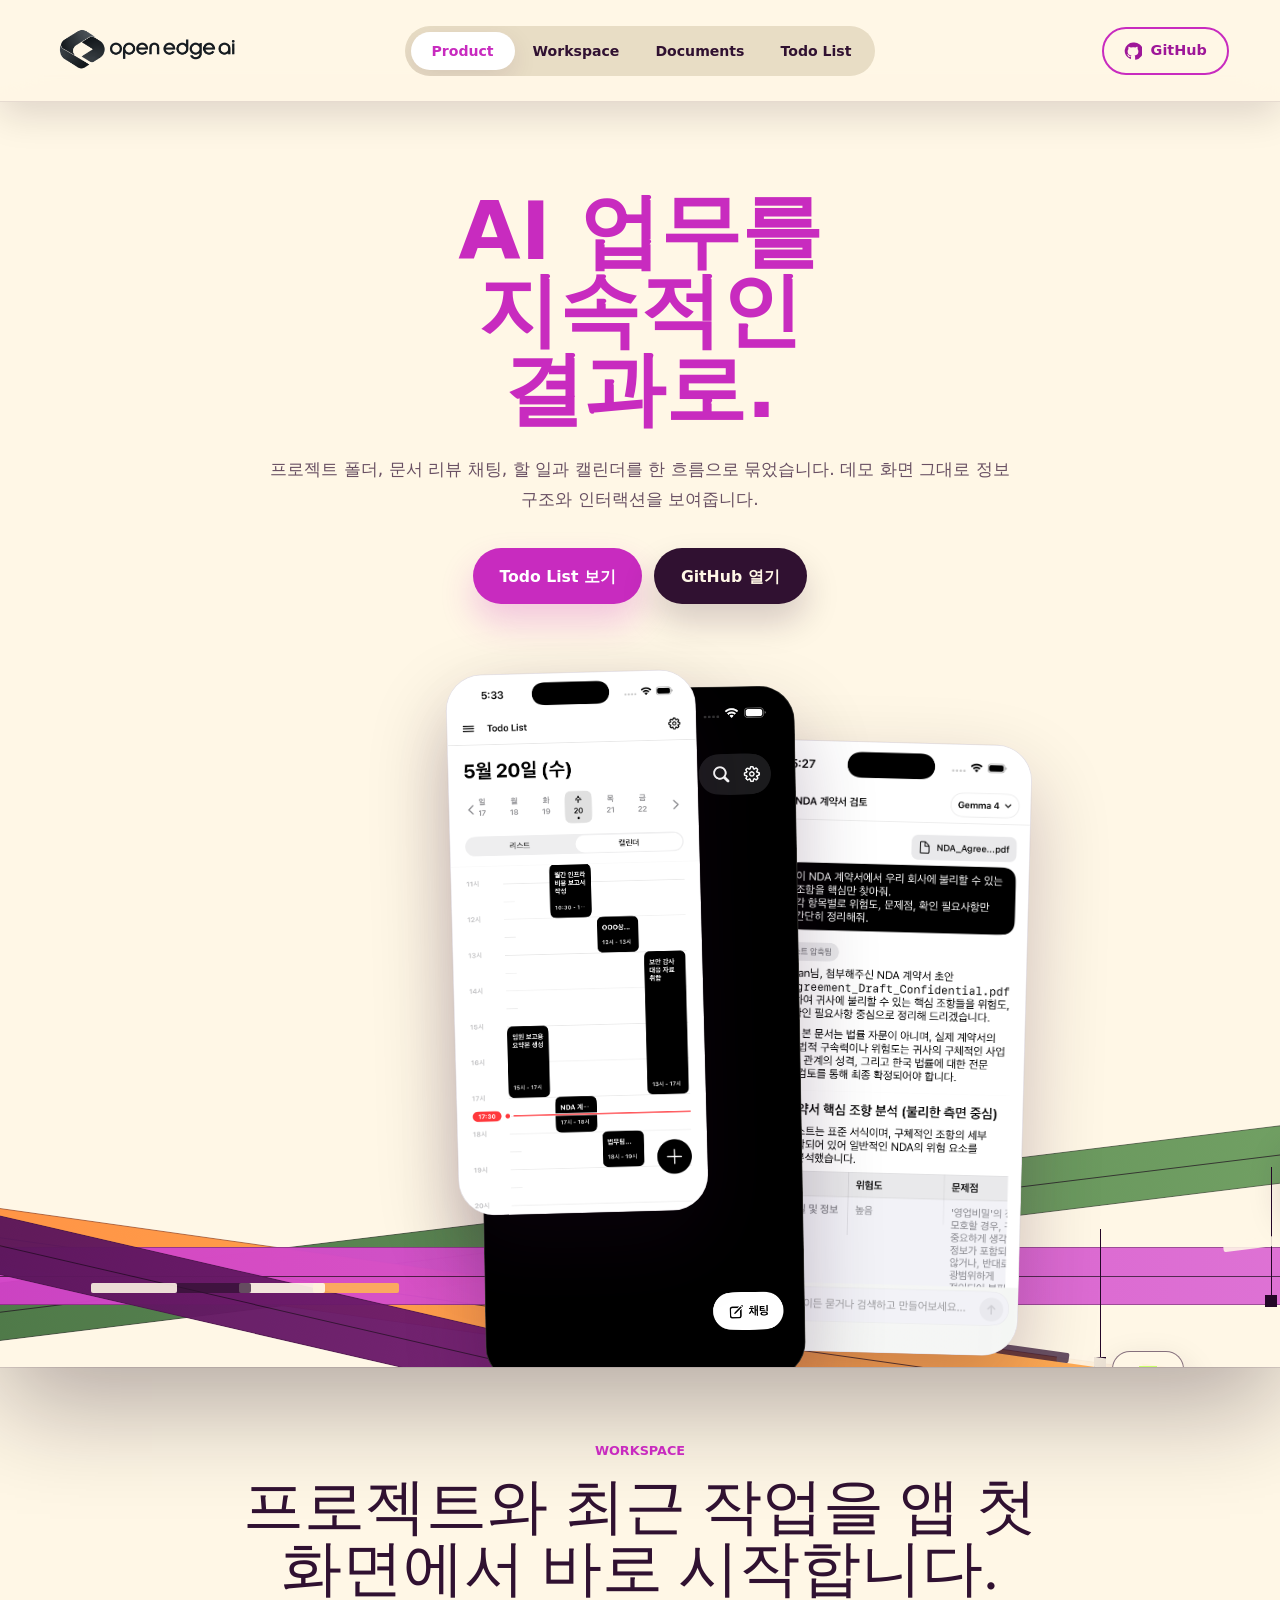
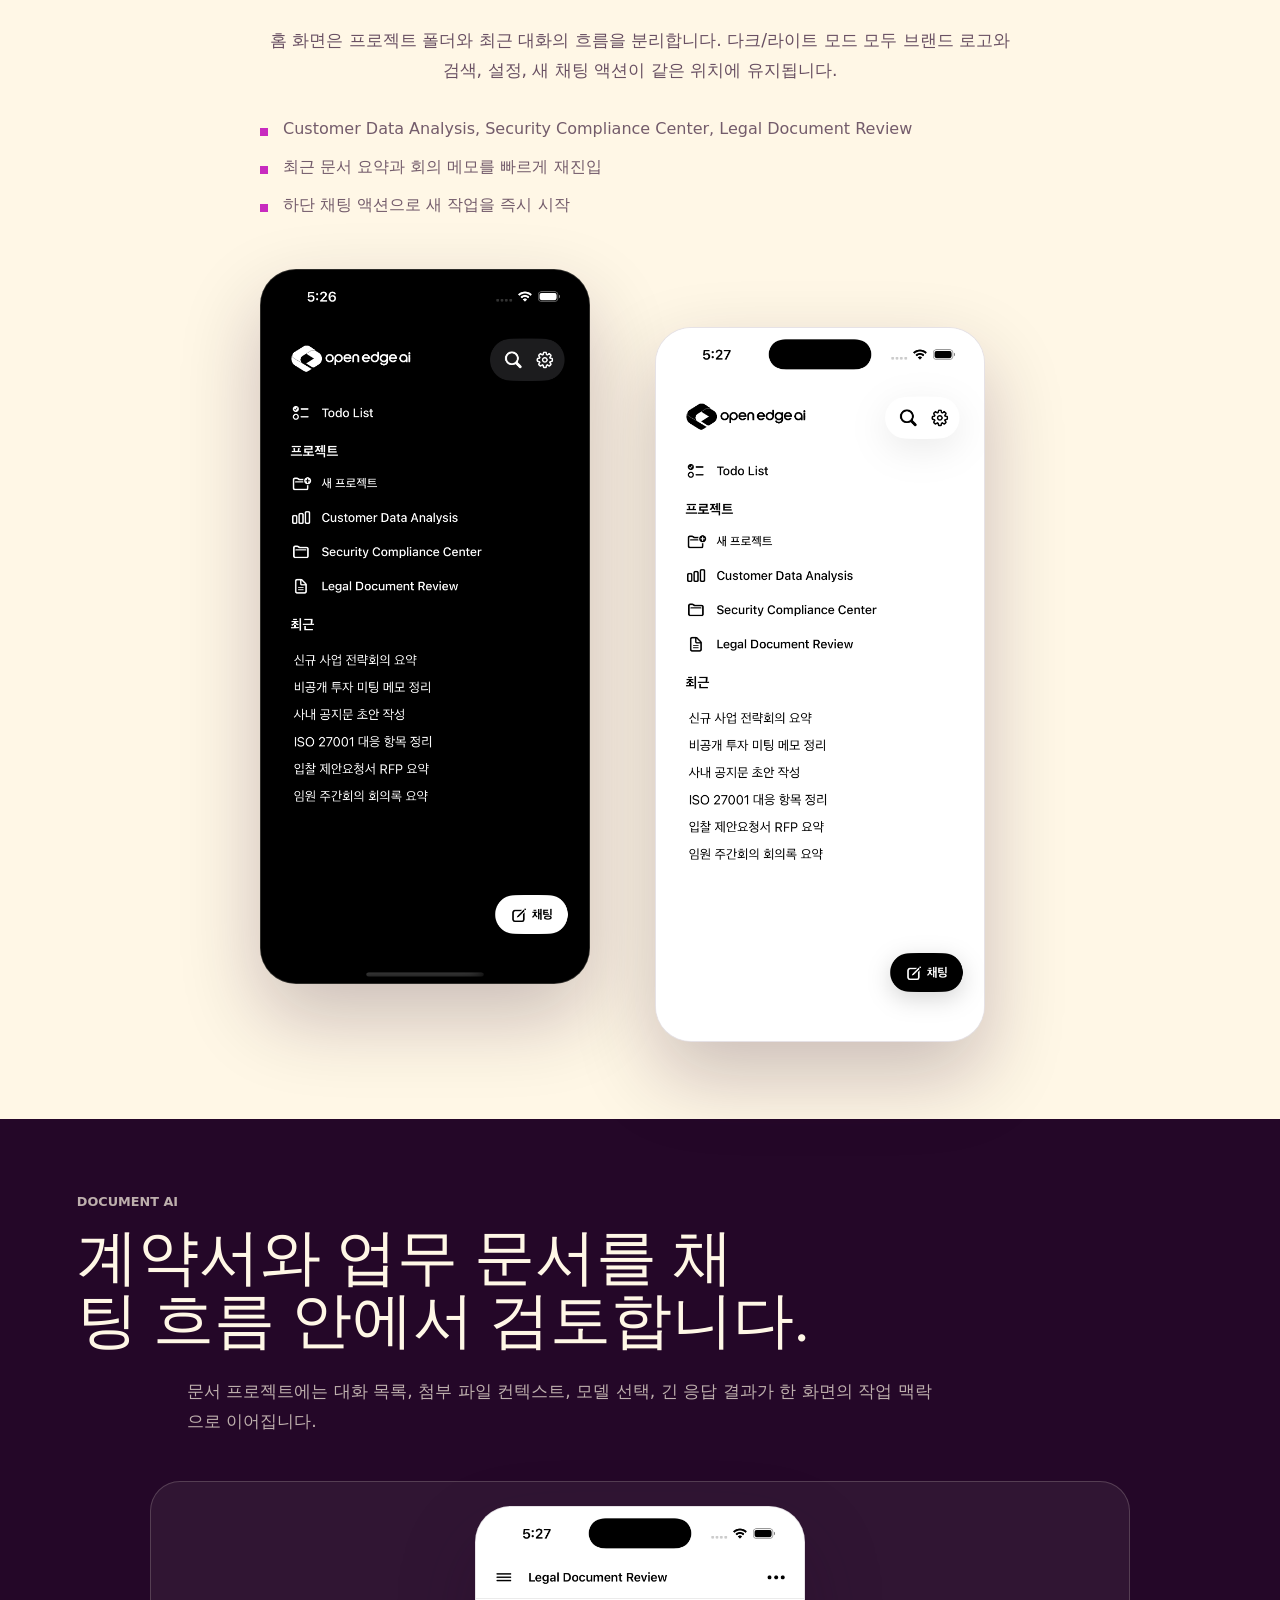
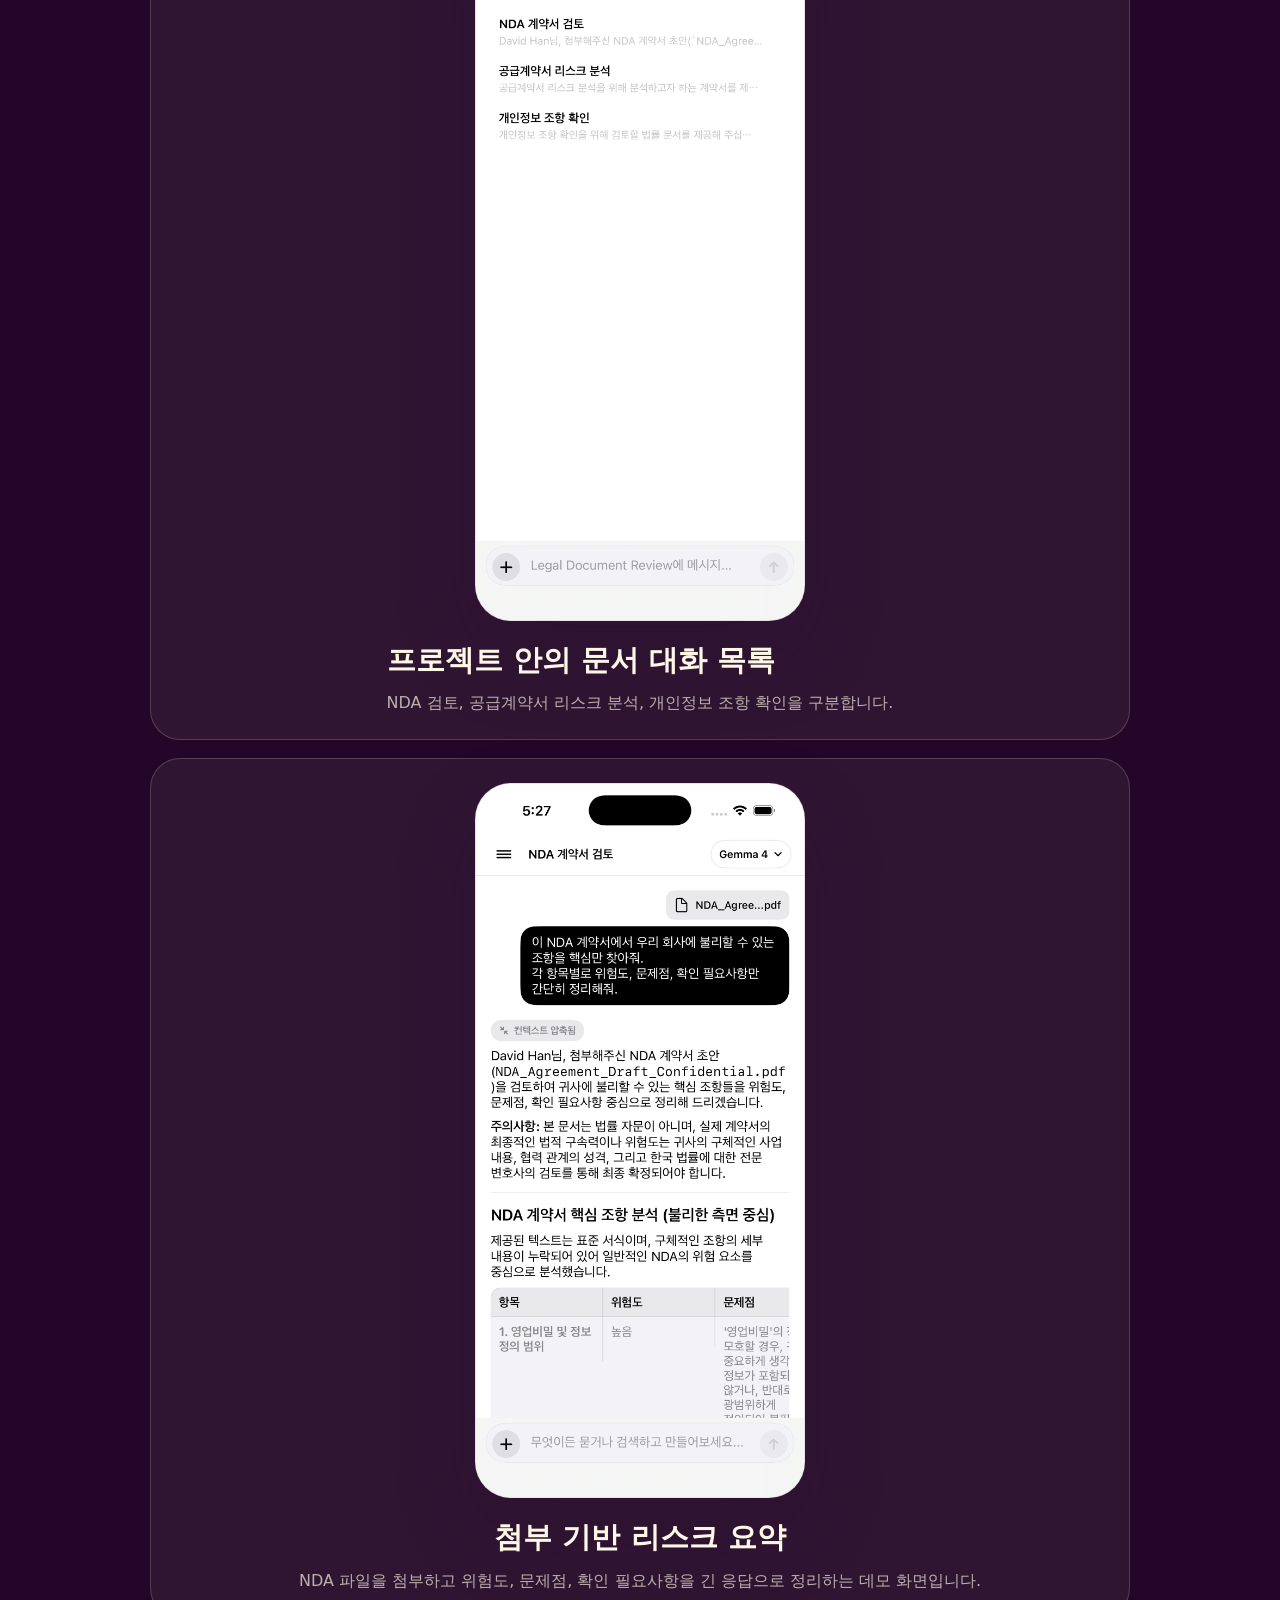
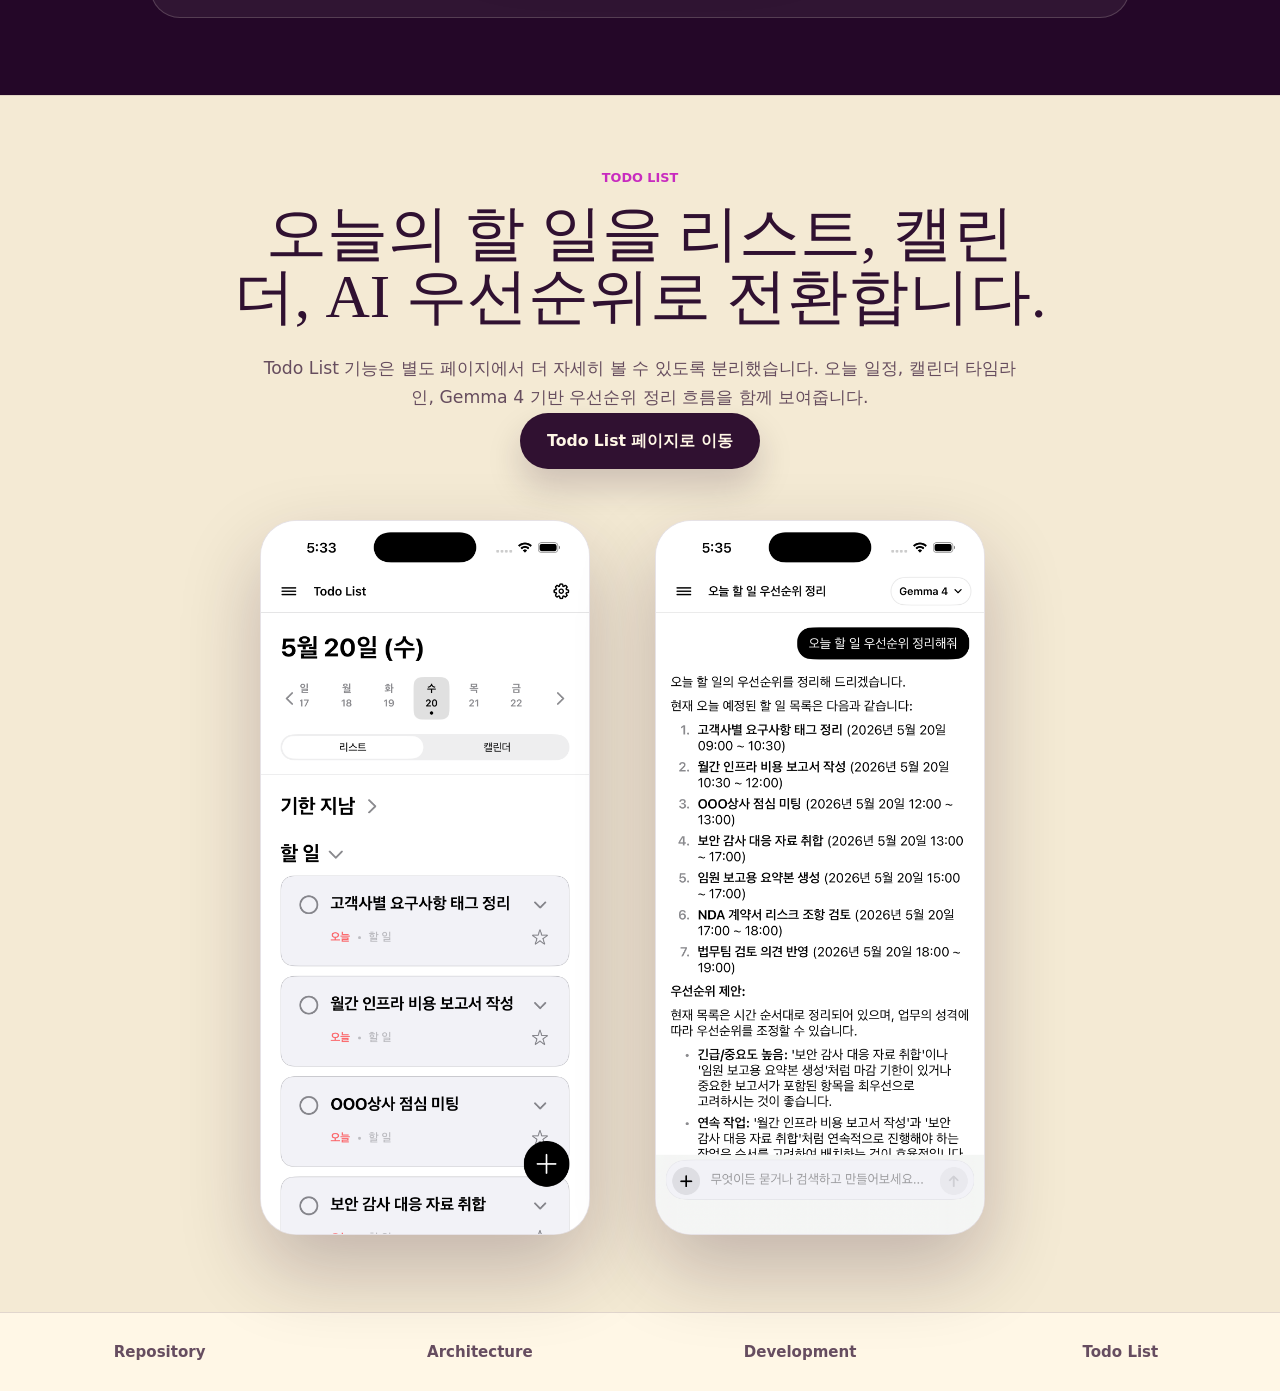
==== commit 49e586d2: "Make pages flush with body" ====
--- a/index.html
+++ b/index.html
@@ -63,9 +63,8 @@
             <span>결과로.</span>
           </h1>
           <p>
-            프로젝트 폴더, 문서 리뷰 채팅, Todo List와 캘린더를 하나의 모바일
-            흐름으로 묶었습니다. 데모 화면 그대로 실제 제품의 정보 구조와
-            인터랙션을 보여줍니다.
+            프로젝트 폴더, 문서 리뷰 채팅, 할 일과 캘린더를 한 흐름으로
+            묶었습니다. 데모 화면 그대로 정보 구조와 인터랙션을 보여줍니다.
           </p>
           <div class="hero-actions" aria-label="Primary actions">
             <a class="button light" href="./todo.html">Todo List 보기</a>
--- a/styles.css
+++ b/styles.css
@@ -42,7 +42,7 @@
 body {
   min-width: 320px;
   margin: 0;
-  background: var(--plum);
+  background: var(--cream);
   color: var(--plum-ink);
   overflow-x: hidden;
 }
@@ -62,14 +62,14 @@
 }
 
 .site-shell {
-  width: min(100% - clamp(22px, 5vw, 80px), 1780px);
-  margin: 0 auto;
-  padding: clamp(26px, 5vw, 82px) 0 clamp(30px, 5vw, 70px);
+  width: 100%;
+  margin: 0;
+  padding: 0;
 }
 
 .site-header {
   position: sticky;
-  top: max(14px, env(safe-area-inset-top));
+  top: 0;
   z-index: 40;
   display: grid;
   grid-template-columns: 1fr auto 1fr;
@@ -77,10 +77,11 @@
   align-items: center;
   width: 100%;
   padding: clamp(16px, 2vw, 26px) clamp(20px, 4vw, 58px);
-  border: 1px solid rgba(255, 255, 255, 0.42);
-  border-radius: 34px;
+  border: 0;
+  border-bottom: 1px solid rgba(48, 17, 49, 0.12);
+  border-radius: 0;
   background: rgba(255, 247, 230, 0.94);
-  box-shadow: 0 20px 60px rgba(20, 3, 24, 0.2);
+  box-shadow: 0 12px 38px rgba(20, 3, 24, 0.14);
   backdrop-filter: blur(18px);
 }
 
@@ -163,18 +164,21 @@
 .todo-hero {
   position: relative;
   display: grid;
-  grid-template-columns: minmax(0, 0.86fr) minmax(450px, 1.14fr);
-  gap: clamp(26px, 4vw, 68px);
-  align-items: center;
+  grid-template-columns: minmax(0, 1fr);
+  gap: clamp(26px, 4vw, 46px);
+  align-items: start;
+  justify-items: center;
   min-height: min(820px, calc(100vh - 150px));
-  margin-top: 18px;
-  padding: clamp(52px, 7vw, 116px) clamp(34px, 7vw, 136px);
+  margin-top: 0;
+  padding: clamp(52px, 7vw, 96px) clamp(34px, 7vw, 136px)
+    clamp(108px, 12vw, 184px);
   overflow: hidden;
-  border: 1px solid rgba(255, 255, 255, 0.42);
-  border-radius: var(--radius-xl);
+  border: 0;
+  border-radius: 0;
   background: var(--cream);
   box-shadow: var(--shadow);
   color: var(--plum-ink);
+  text-align: center;
 }
 
 .hero-copy,
@@ -184,7 +188,7 @@
   position: relative;
   z-index: 4;
   min-width: 0;
-  max-width: 760px;
+  max-width: 980px;
 }
 
 .hero-section .section-kicker,
@@ -246,8 +250,8 @@
 .todo-hero-copy > p:not(.section-kicker),
 .section-copy > p:not(.section-kicker),
 .section-heading > p:not(.section-kicker) {
-  max-width: 670px;
-  margin: 26px 0 0;
+  max-width: 760px;
+  margin: 26px auto 0;
   color: currentColor;
   font-size: clamp(1.03rem, 1.35vw, 1.22rem);
   line-height: 1.72;
@@ -259,6 +263,7 @@
   flex-wrap: wrap;
   gap: 12px;
   align-items: center;
+  justify-content: center;
   margin-top: 34px;
 }
 
@@ -297,10 +302,11 @@
 .proof-grid {
   position: relative;
   z-index: 4;
-  display: grid;
+  display: none;
   grid-template-columns: repeat(3, minmax(0, 1fr));
   gap: 1px;
-  margin: 42px 0 0;
+  width: min(100%, 780px);
+  margin: 42px auto 0;
   overflow: hidden;
   border: 1px solid var(--line);
   border-radius: 24px;
@@ -330,8 +336,14 @@
 
 .hero-showcase {
   position: relative;
+  left: auto;
+  bottom: auto;
   z-index: 3;
-  min-height: 650px;
+  width: min(100%, 940px);
+  min-height: clamp(420px, 42vw, 610px);
+  margin-top: clamp(12px, 2vw, 28px);
+  transform: none;
+  pointer-events: none;
 }
 
 .phone-frame {
@@ -360,27 +372,27 @@
 
 .hero-phone-main {
   position: absolute;
-  left: 2%;
-  top: 32px;
-  width: min(44%, 330px);
+  left: 50%;
+  top: 12px;
+  width: min(34%, 330px);
   z-index: 3;
-  transform: rotate(-1deg);
+  transform: translateX(-50%) rotate(-1deg);
 }
 
 .hero-phone-side {
   position: absolute;
-  right: 2%;
-  top: 0;
-  width: min(40%, 300px);
+  left: 61%;
+  top: 66px;
+  width: min(30%, 292px);
   z-index: 2;
   transform: rotate(1.5deg);
 }
 
 .hero-phone-small {
   position: absolute;
-  right: 27%;
+  left: 30%;
   bottom: 0;
-  width: min(34%, 250px);
+  width: min(28%, 250px);
   z-index: 4;
   transform: rotate(-1.5deg);
 }
@@ -550,32 +562,37 @@
 .todo-views,
 .ai-priority,
 .todo-specs {
-  margin-top: 22px;
+  margin-top: 0;
   padding: clamp(38px, 6vw, 90px);
-  border: 1px solid rgba(255, 255, 255, 0.34);
-  border-radius: var(--radius-xl);
+  border: 0;
+  border-top: 1px solid rgba(48, 17, 49, 0.1);
+  border-radius: 0;
   background: var(--cream);
-  box-shadow: 0 24px 80px rgba(22, 4, 25, 0.18);
+  box-shadow: none;
 }
 
 .split-section,
 .todo-teaser,
 .ai-priority {
   display: grid;
-  grid-template-columns: minmax(0, 0.84fr) minmax(420px, 1.16fr);
-  gap: clamp(26px, 4vw, 64px);
-  align-items: center;
+  grid-template-columns: minmax(0, 1fr);
+  gap: clamp(30px, 4vw, 58px);
+  align-items: start;
+  justify-items: center;
+  text-align: center;
 }
 
 .feature-list {
   display: grid;
   gap: 14px;
-  margin: 32px 0 0;
+  width: min(100%, 760px);
+  margin: 32px auto 0;
   padding: 0;
   color: var(--muted);
   font-size: 1rem;
   line-height: 1.5;
   list-style: none;
+  text-align: left;
 }
 
 .feature-list li {
@@ -602,6 +619,8 @@
   grid-template-columns: repeat(2, minmax(0, 1fr));
   gap: clamp(16px, 3vw, 30px);
   align-items: start;
+  justify-content: center;
+  width: min(100%, 760px);
 }
 
 .duo-screens .phone-frame,
@@ -641,9 +660,12 @@
 
 .document-grid {
   display: grid;
-  grid-template-columns: minmax(0, 0.86fr) minmax(0, 1.14fr);
+  grid-template-columns: minmax(0, 1fr);
   gap: 18px;
+  width: min(100%, 980px);
   margin-top: 44px;
+  margin-right: auto;
+  margin-left: auto;
 }
 
 .demo-card,
@@ -651,6 +673,7 @@
   display: grid;
   gap: 24px;
   align-content: start;
+  justify-items: center;
   min-height: 100%;
   padding: 24px;
   border: 1px solid var(--line-on-dark);
@@ -668,8 +691,9 @@
 }
 
 .demo-card.wide {
-  grid-template-columns: minmax(240px, 330px) minmax(0, 1fr);
-  align-items: end;
+  grid-template-columns: minmax(0, 1fr);
+  align-items: start;
+  text-align: center;
 }
 
 .demo-card h3,
@@ -698,10 +722,11 @@
   display: grid;
   grid-template-columns: repeat(4, minmax(0, 1fr));
   gap: 1px;
-  margin-top: 22px;
+  margin-top: 0;
   overflow: hidden;
-  border: 1px solid rgba(255, 255, 255, 0.34);
-  border-radius: var(--radius-lg);
+  border: 0;
+  border-top: 1px solid rgba(48, 17, 49, 0.14);
+  border-radius: 0;
   background: rgba(255, 247, 230, 0.28);
 }
 
@@ -725,7 +750,7 @@
 }
 
 .todo-page {
-  background: var(--plum);
+  background: var(--cream);
 }
 
 .todo-hero {
@@ -734,6 +759,7 @@
 
 .todo-hero-visual {
   justify-items: center;
+  margin-top: clamp(10px, 2vw, 24px);
 }
 
 .stream-visual-compact {
@@ -754,13 +780,17 @@
 
 .todo-view-grid {
   display: grid;
-  grid-template-columns: repeat(2, minmax(0, 1fr));
+  grid-template-columns: minmax(0, 1fr);
   gap: 18px;
+  width: min(100%, 980px);
   margin-top: 44px;
+  margin-right: auto;
+  margin-left: auto;
 }
 
 .priority-screen {
   justify-self: center;
+  margin-top: clamp(6px, 2vw, 22px);
 }
 
 .todo-specs {
@@ -798,14 +828,6 @@
     justify-self: center;
   }
 
-  .hero-section,
-  .todo-hero,
-  .split-section,
-  .todo-teaser,
-  .ai-priority {
-    grid-template-columns: minmax(0, 1fr);
-  }
-
   .hero-showcase {
     min-height: 620px;
   }
@@ -832,18 +854,18 @@
 
   .site-shell {
     width: 100%;
-    padding: 10px 9px 24px;
+    padding: 0;
   }
 
   .site-header {
     display: flex;
     flex-wrap: wrap;
     justify-content: space-between;
-    top: max(8px, env(safe-area-inset-top));
+    top: 0;
     gap: 12px;
-    width: calc(100% - 18px);
+    width: 100%;
     padding: 12px;
-    border-radius: 24px;
+    border-radius: 0;
   }
 
   .brand-logo {
@@ -887,9 +909,8 @@
   .todo-views,
   .ai-priority,
   .todo-specs {
-    width: calc(100% - 18px);
     padding: 28px 18px;
-    border-radius: 30px;
+    border-radius: 0;
   }
 
   .hero-section,
@@ -918,6 +939,7 @@
   .todo-hero-copy > p:not(.section-kicker),
   .section-copy > p:not(.section-kicker),
   .section-heading > p:not(.section-kicker) {
+    max-width: min(100%, 260px);
     font-size: 1rem;
     line-height: 1.66;
     overflow-wrap: anywhere;
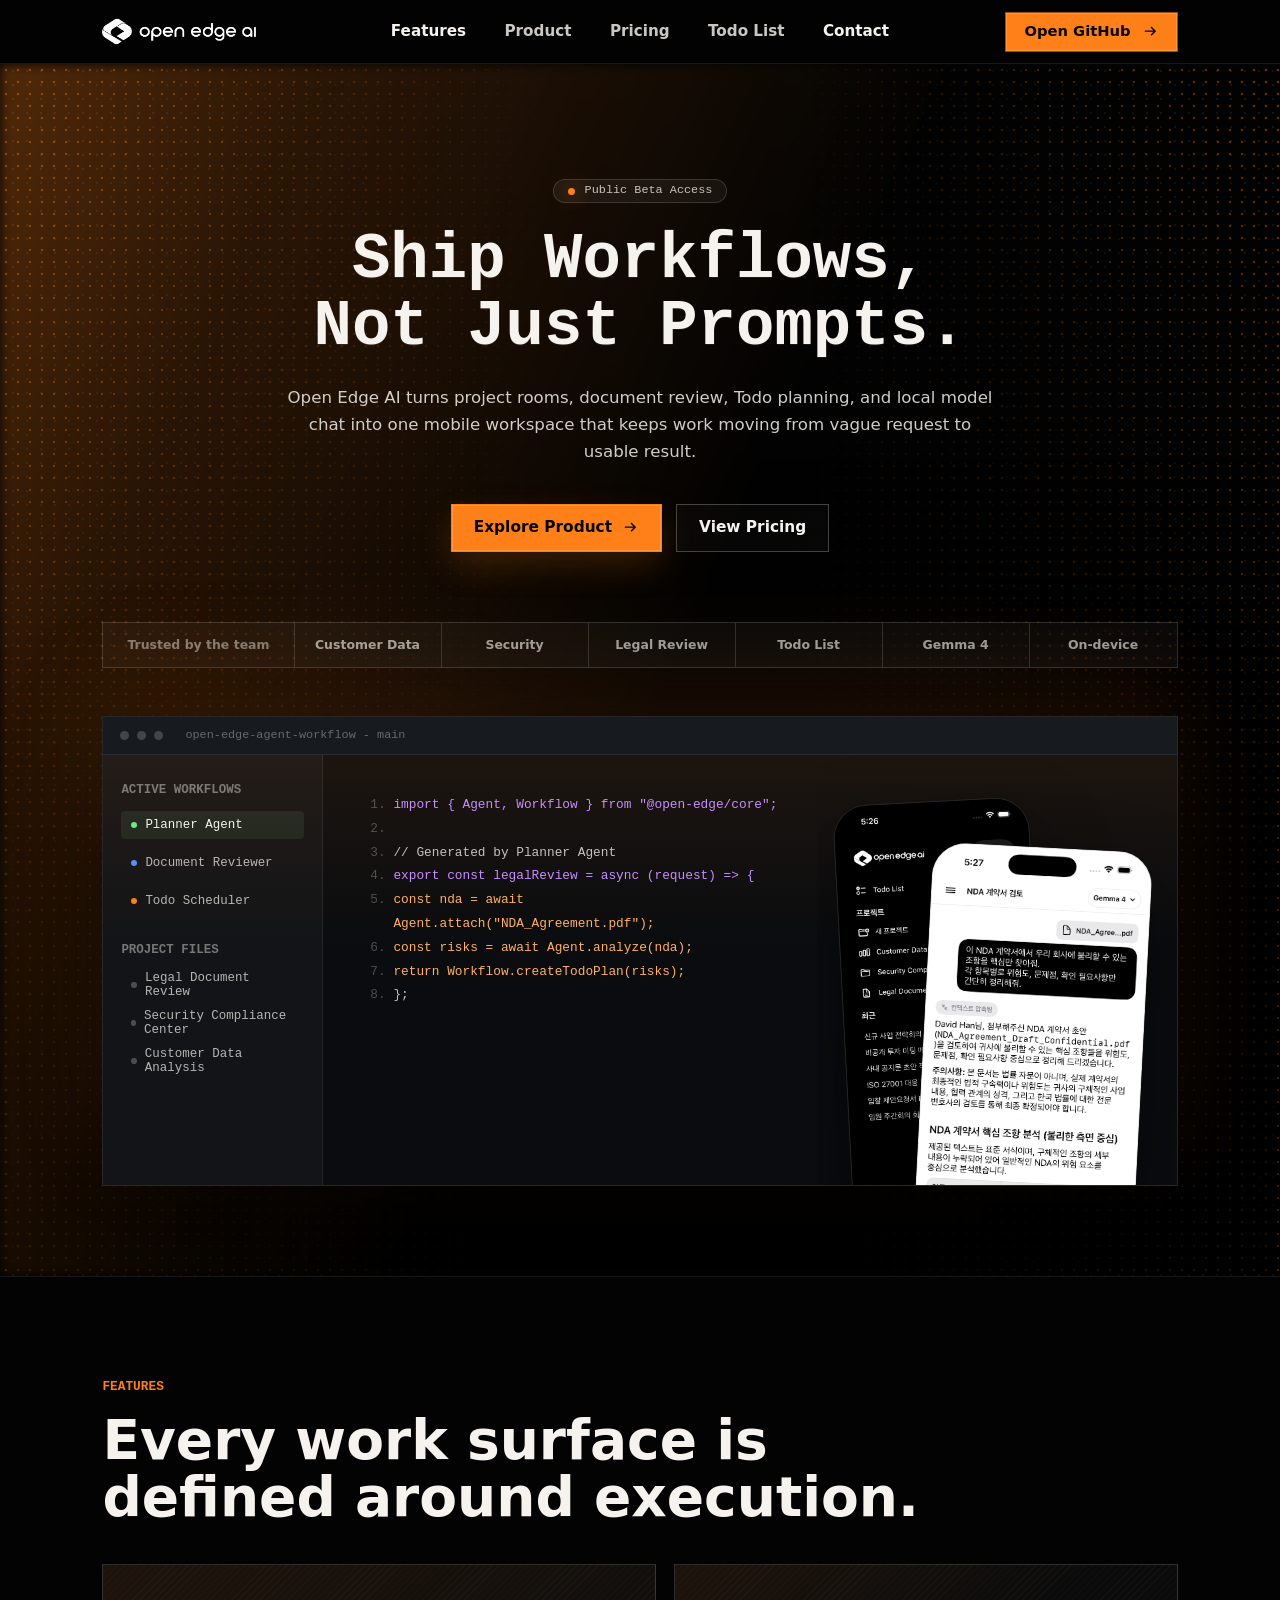
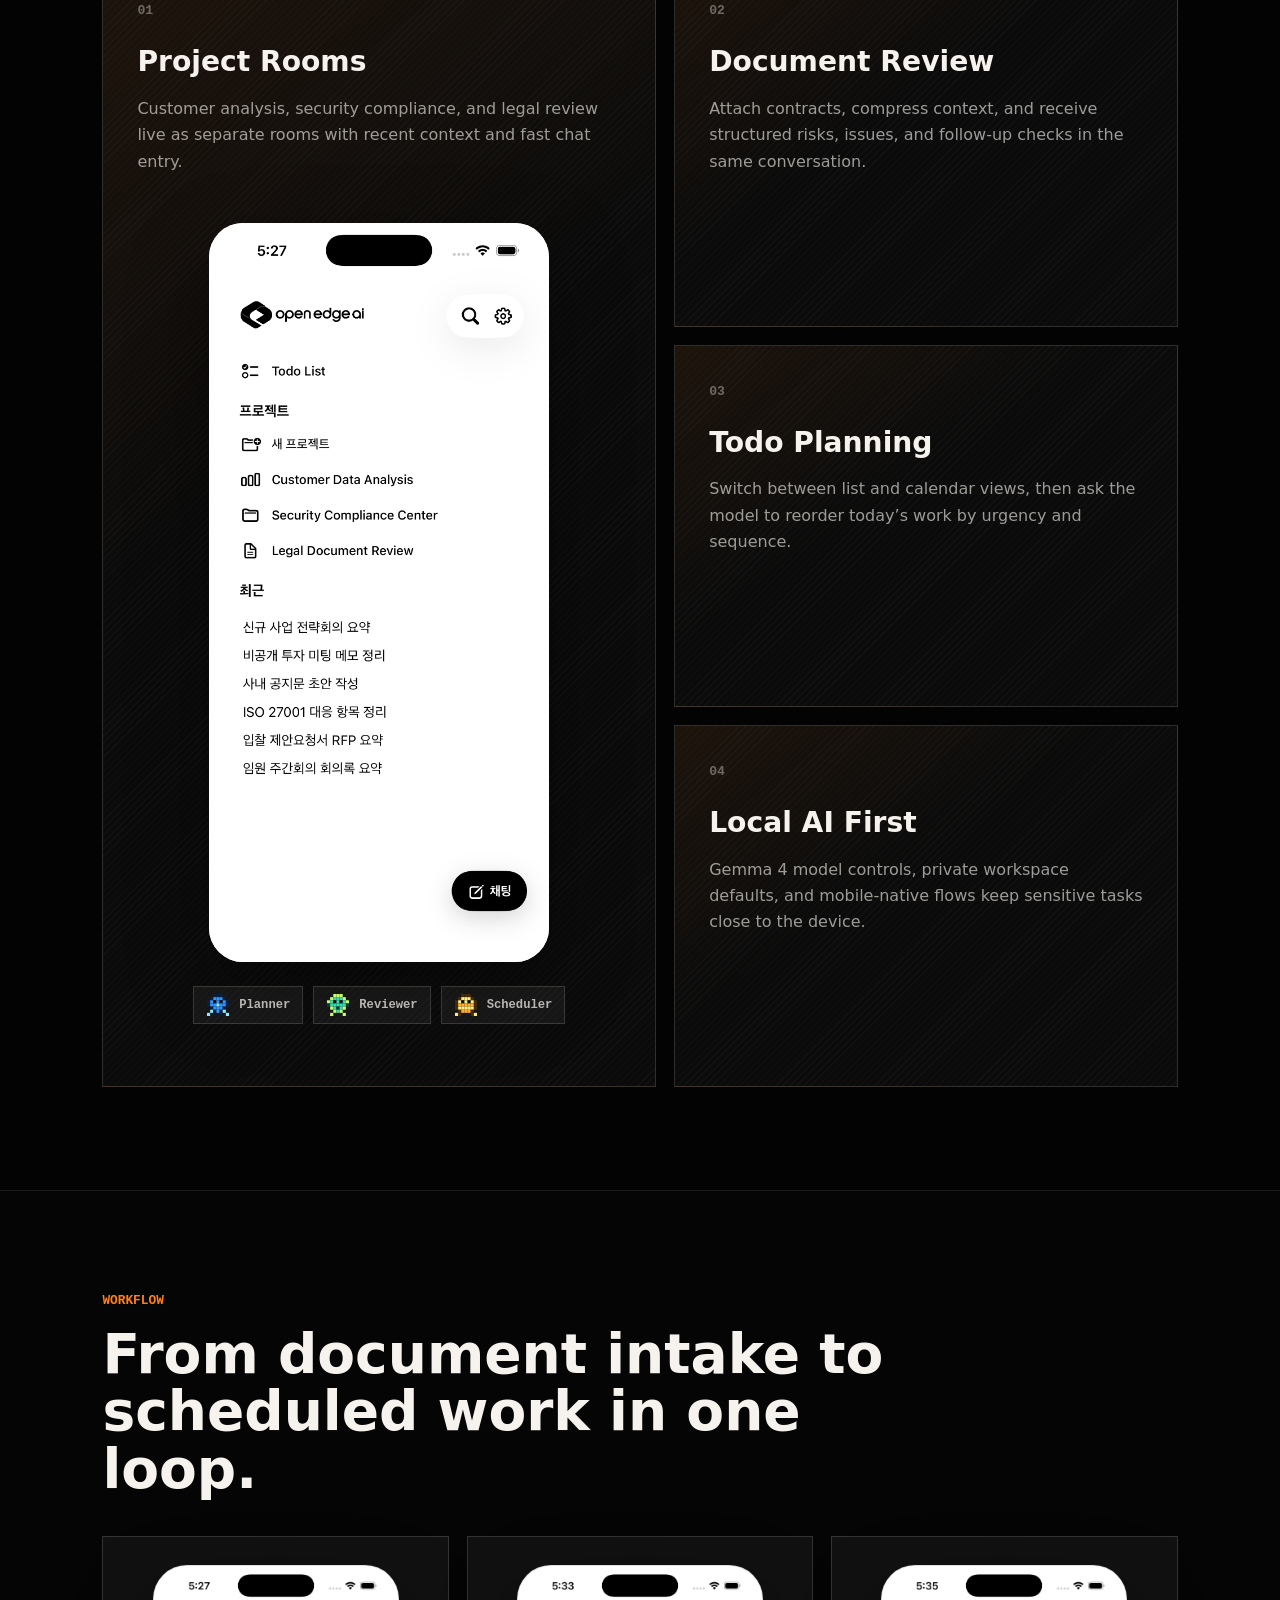
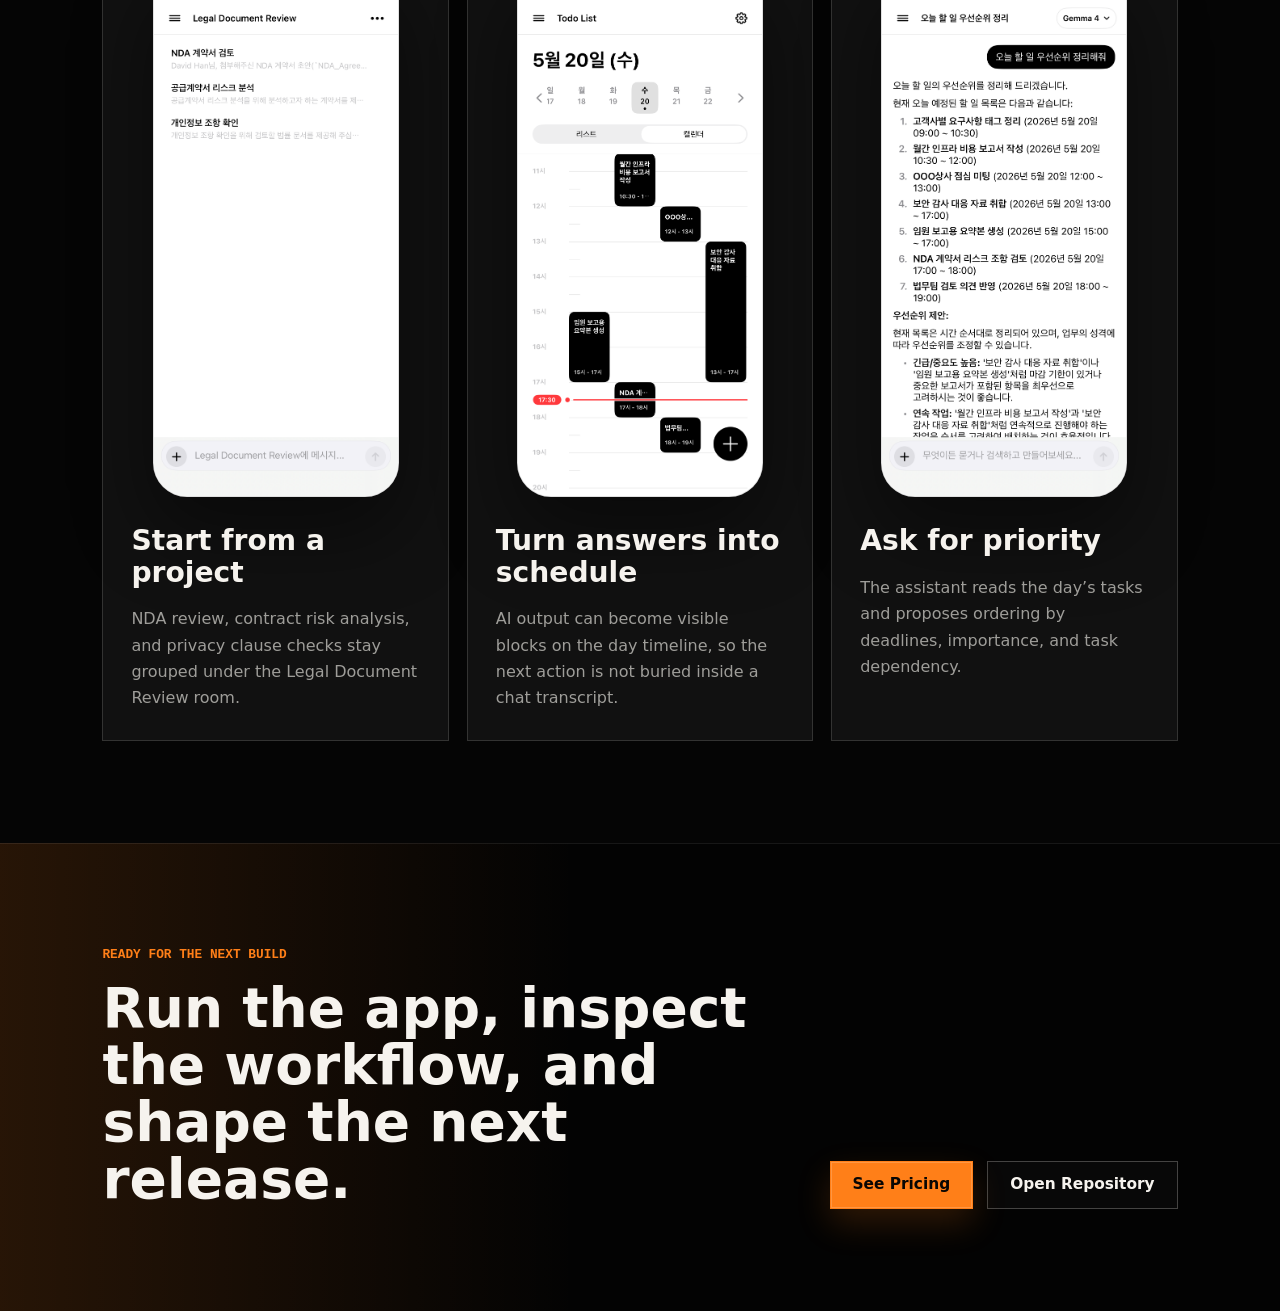
==== commit 5da4cc97: "Rebuild GitHub Pages product site" ====
--- a/index.html
+++ b/index.html
@@ -7,7 +7,7 @@
       name="description"
       content="Open Edge AI는 프로젝트, 문서 리뷰, Todo List, 온디바이스 AI 채팅을 하나의 모바일 워크스페이스로 연결합니다."
     />
-    <meta name="theme-color" content="#3b103f" />
+    <meta name="theme-color" content="#030303" />
     <meta property="og:title" content="Open Edge AI" />
     <meta
       property="og:description"
@@ -15,7 +15,7 @@
     />
     <meta property="og:type" content="website" />
     <meta property="og:image" content="./assets/open-edge-ai-logo.png" />
-    <title>Open Edge AI - Mobile AI workspace</title>
+    <title>Open Edge AI - Ship AI Workflows</title>
     <link
       rel="icon"
       type="image/png"
@@ -25,226 +25,251 @@
     <link rel="stylesheet" href="./styles.css" />
     <script src="./pets.js" defer></script>
   </head>
-  <body>
-    <main class="site-shell">
-      <header class="site-header">
-        <a class="brand" href="#overview" aria-label="Open Edge AI home">
-          <img
-            class="brand-logo"
-            src="./assets/open-edge-ai-wordmark.png"
-            alt="Open Edge AI"
-          />
-        </a>
-        <nav class="site-nav" aria-label="Primary navigation">
-          <a class="active" href="#overview">Product</a>
-          <a href="#workspace">Workspace</a>
-          <a href="#documents">Documents</a>
-          <a href="./todo.html">Todo List</a>
-        </nav>
-        <a
-          class="header-action"
-          href="https://github.com/open-edge-ai-app/core-app"
-        >
-          <svg aria-hidden="true" viewBox="0 0 24 24">
-            <path
-              d="M12 .8A11.2 11.2 0 0 0 8.5 22.6c.56.1.77-.24.77-.54v-2.1c-3.13.68-3.79-1.34-3.79-1.34-.51-1.3-1.25-1.65-1.25-1.65-1.02-.7.08-.69.08-.69 1.13.08 1.73 1.17 1.73 1.17 1 .1.9 2.64 3.2 1.9.1-.73.4-1.23.72-1.51-2.5-.29-5.13-1.25-5.13-5.56 0-1.23.44-2.24 1.16-3.02-.12-.29-.5-1.43.11-2.99 0 0 .95-.3 3.1 1.16A10.74 10.74 0 0 1 12 7.05c.96 0 1.92.13 2.82.38 2.14-1.45 3.09-1.16 3.09-1.16.62 1.56.24 2.7.12 2.99.72.78 1.15 1.79 1.15 3.02 0 4.32-2.63 5.27-5.14 5.55.41.36.78 1.06.78 2.14v3.09c0 .3.2.65.78.54A11.2 11.2 0 0 0 12 .8Z"
-            />
-          </svg>
-          GitHub
-        </a>
-      </header>
-
+  <body class="home-page">
+    <header class="site-header">
+      <a class="brand" href="./index.html" aria-label="Open Edge AI home">
+        <img
+          class="brand-logo"
+          src="./assets/open-edge-ai-brand-white.png"
+          alt="Open Edge AI"
+        />
+      </a>
+      <nav class="site-nav" aria-label="Primary navigation">
+        <a class="active" href="./index.html#features">Features</a>
+        <a href="./index.html#product">Product</a>
+        <a href="./pricing.html">Pricing</a>
+        <a href="./todo.html">Todo List</a>
+        <a href="#contact">Contact</a>
+      </nav>
+      <a
+        class="header-action"
+        href="https://github.com/open-edge-ai-app/core-app"
+      >
+        Open GitHub
+        <svg aria-hidden="true" viewBox="0 0 24 24">
+          <path d="M13.5 5 20 11.5 13.5 18l-1.42-1.42 4.08-4.08H4v-2h12.16L12.08 6.42 13.5 5Z" />
+        </svg>
+      </a>
+    </header>
+
+    <main>
       <section class="hero-section" id="overview" aria-label="Product overview">
-        <div class="hero-copy">
-          <p class="section-kicker">Open Edge AI mobile demo</p>
-          <h1>
-            <span>AI 업무를</span>
-            <span>지속적인</span>
-            <span>결과로.</span>
-          </h1>
+        <div class="hero-grid" aria-hidden="true"></div>
+        <div class="hero-glow" aria-hidden="true"></div>
+        <div class="hero-content">
+          <p class="beta-pill">
+            <span></span>
+            Public Beta Access
+          </p>
+          <h1>Ship Workflows,<br />Not Just Prompts.</h1>
           <p>
-            프로젝트 폴더, 문서 리뷰 채팅, 할 일과 캘린더를 한 흐름으로
-            묶었습니다. 데모 화면 그대로 정보 구조와 인터랙션을 보여줍니다.
+            Open Edge AI turns project rooms, document review, Todo planning,
+            and local model chat into one mobile workspace that keeps work
+            moving from vague request to usable result.
           </p>
           <div class="hero-actions" aria-label="Primary actions">
-            <a class="button light" href="./todo.html">Todo List 보기</a>
-            <a
-              class="button dark"
-              href="https://github.com/open-edge-ai-app/core-app"
-              >GitHub 열기</a
-            >
+            <a class="button button-primary" href="#product">
+              Explore Product
+              <svg aria-hidden="true" viewBox="0 0 24 24">
+                <path d="M13.5 5 20 11.5 13.5 18l-1.42-1.42 4.08-4.08H4v-2h12.16L12.08 6.42 13.5 5Z" />
+              </svg>
+            </a>
+            <a class="button button-secondary" href="./pricing.html">
+              View Pricing
+            </a>
           </div>
-          <dl class="proof-grid" aria-label="Product highlights">
-            <div>
-              <dt>Project rooms</dt>
-              <dd>고객 분석, 보안, 법무 문서별 작업 공간</dd>
-            </div>
-            <div>
-              <dt>Document chat</dt>
-              <dd>계약서 첨부와 리스크 요약 흐름</dd>
-            </div>
-            <div>
-              <dt>Todo List</dt>
-              <dd>리스트, 캘린더, AI 우선순위 정리</dd>
-            </div>
-          </dl>
-        </div>
-
-        <div class="hero-showcase" aria-label="Open Edge AI app screenshots">
-          <figure class="phone-frame phone-dark hero-phone-main">
-            <img
-              src="./assets/demo/home-dark.png"
-              alt="Open Edge AI dark project home screen"
-            />
-          </figure>
-          <figure class="phone-frame phone-light hero-phone-side">
-            <img
-              src="./assets/demo/document-chat.png"
-              alt="NDA document review chat screen"
-            />
-          </figure>
-          <figure class="phone-frame phone-light hero-phone-small">
-            <img
-              src="./assets/demo/todo-calendar.png"
-              alt="Todo List calendar timeline screen"
-            />
-          </figure>
-        </div>
-
-        <div class="stream-visual" aria-hidden="true">
-          <span class="stream-line stream-green"></span>
-          <span class="stream-line stream-orange"></span>
-          <span class="stream-line stream-magenta"></span>
-          <span class="stream-line stream-plum"></span>
-          <span class="stream-node node-one"></span>
-          <span class="stream-node node-two"></span>
-          <span class="stream-node node-three"></span>
-          <span class="stream-chip chip-one"></span>
-          <span class="stream-chip chip-two"></span>
-          <span class="stream-chip chip-three"></span>
-          <span class="pet-token pet-token-one" data-pet="orbit"></span>
-          <span class="pet-token pet-token-two" data-pet="luma"></span>
-          <span class="pet-token pet-token-three" data-pet="flux"></span>
-        </div>
-      </section>
-
-      <section class="split-section" id="workspace" aria-label="Workspace demo">
-        <div class="section-copy">
-          <p class="section-kicker">Workspace</p>
-          <h2>프로젝트와 최근 작업을 앱 첫 화면에서 바로 시작합니다.</h2>
-          <p>
-            홈 화면은 프로젝트 폴더와 최근 대화의 흐름을 분리합니다. 다크/라이트
-            모드 모두 브랜드 로고와 검색, 설정, 새 채팅 액션이 같은 위치에
-            유지됩니다.
-          </p>
-          <ul class="feature-list">
-            <li>
-              Customer Data Analysis, Security Compliance Center, Legal Document
-              Review
-            </li>
-            <li>최근 문서 요약과 회의 메모를 빠르게 재진입</li>
-            <li>하단 채팅 액션으로 새 작업을 즉시 시작</li>
-          </ul>
-        </div>
-        <div class="duo-screens">
-          <figure class="phone-frame phone-dark">
-            <img
-              src="./assets/demo/home-dark.png"
-              alt="Dark mode project home screen"
-            />
-          </figure>
-          <figure class="phone-frame phone-light raised">
-            <img
-              src="./assets/demo/home-light.png"
-              alt="Light mode project home screen"
-            />
-          </figure>
-        </div>
-      </section>
-
-      <section
-        class="gallery-section"
-        id="documents"
-        aria-label="Document AI demo"
-      >
+        </div>
+
+        <div class="trust-rail" aria-label="Open Edge AI workflows">
+          <span>Trusted by the team</span>
+          <strong>Customer Data</strong>
+          <strong>Security</strong>
+          <strong>Legal Review</strong>
+          <strong>Todo List</strong>
+          <strong>Gemma 4</strong>
+          <strong>On-device</strong>
+        </div>
+
+        <section class="product-preview" id="product" aria-label="Product preview">
+          <div class="preview-window">
+            <div class="window-topbar">
+              <span></span>
+              <span></span>
+              <span></span>
+              <p>open-edge-agent-workflow - main</p>
+            </div>
+            <div class="window-body">
+              <aside class="agent-sidebar" aria-label="Active agents">
+                <p>ACTIVE WORKFLOWS</p>
+                <span class="agent-online">Planner Agent</span>
+                <span class="agent-blue">Document Reviewer</span>
+                <span class="agent-orange">Todo Scheduler</span>
+                <p>PROJECT FILES</p>
+                <span>Legal Document Review</span>
+                <span>Security Compliance Center</span>
+                <span>Customer Data Analysis</span>
+              </aside>
+              <div class="code-panel" aria-label="Workflow code preview">
+                <ol>
+                  <li><code>import { Agent, Workflow } from "@open-edge/core";</code></li>
+                  <li><code></code></li>
+                  <li><code>// Generated by Planner Agent</code></li>
+                  <li><code>export const legalReview = async (request) =&gt; {</code></li>
+                  <li><code>  const nda = await Agent.attach("NDA_Agreement.pdf");</code></li>
+                  <li><code>  const risks = await Agent.analyze(nda);</code></li>
+                  <li><code>  return Workflow.createTodoPlan(risks);</code></li>
+                  <li><code>};</code></li>
+                </ol>
+              </div>
+              <div class="screen-stack" aria-label="Mobile screenshots">
+                <figure class="phone-frame dark-phone">
+                  <img
+                    src="./assets/demo/home-dark.png"
+                    alt="Open Edge AI dark project home"
+                  />
+                </figure>
+                <figure class="phone-frame light-phone">
+                  <img
+                    src="./assets/demo/document-chat.png"
+                    alt="Open Edge AI legal document chat"
+                  />
+                </figure>
+              </div>
+            </div>
+          </div>
+        </section>
+      </section>
+
+      <section class="feature-section" id="features" aria-label="Features">
         <div class="section-heading">
-          <p class="section-kicker">Document AI</p>
-          <h2>계약서와 업무 문서를 채팅 흐름 안에서 검토합니다.</h2>
-          <p>
-            문서 프로젝트에는 대화 목록, 첨부 파일 컨텍스트, 모델 선택, 긴 응답
-            결과가 한 화면의 작업 맥락으로 이어집니다.
-          </p>
-        </div>
-
-        <div class="document-grid">
-          <article class="demo-card">
-            <figure class="phone-frame phone-light">
+          <p>FEATURES</p>
+          <h2>Every work surface is defined around execution.</h2>
+        </div>
+        <div class="feature-grid">
+          <article class="feature-card feature-large">
+            <div>
+              <span>01</span>
+              <h3>Project Rooms</h3>
+              <p>
+                Customer analysis, security compliance, and legal review live as
+                separate rooms with recent context and fast chat entry.
+              </p>
+            </div>
+            <figure class="feature-screenshot">
+              <img
+                src="./assets/demo/home-light.png"
+                alt="Open Edge AI light project home"
+              />
+            </figure>
+            <div class="pet-dock" aria-label="Pet workflow helpers">
+              <span>
+                <i class="pet-token" data-pet="orbit"></i>
+                Planner
+              </span>
+              <span>
+                <i class="pet-token" data-pet="luma"></i>
+                Reviewer
+              </span>
+              <span>
+                <i class="pet-token" data-pet="stacky"></i>
+                Scheduler
+              </span>
+            </div>
+          </article>
+          <article class="feature-card">
+            <span>02</span>
+            <h3>Document Review</h3>
+            <p>
+              Attach contracts, compress context, and receive structured risks,
+              issues, and follow-up checks in the same conversation.
+            </p>
+          </article>
+          <article class="feature-card">
+            <span>03</span>
+            <h3>Todo Planning</h3>
+            <p>
+              Switch between list and calendar views, then ask the model to
+              reorder today’s work by urgency and sequence.
+            </p>
+          </article>
+          <article class="feature-card">
+            <span>04</span>
+            <h3>Local AI First</h3>
+            <p>
+              Gemma 4 model controls, private workspace defaults, and
+              mobile-native flows keep sensitive tasks close to the device.
+            </p>
+          </article>
+        </div>
+      </section>
+
+      <section class="workflow-section" aria-label="Workflow examples">
+        <div class="section-heading">
+          <p>WORKFLOW</p>
+          <h2>From document intake to scheduled work in one loop.</h2>
+        </div>
+        <div class="workflow-grid">
+          <article class="workflow-card">
+            <figure class="phone-frame light-phone">
               <img
                 src="./assets/demo/document-list.png"
-                alt="Legal Document Review chat list"
-              />
-            </figure>
-            <div>
-              <h3>프로젝트 안의 문서 대화 목록</h3>
-              <p>
-                NDA 검토, 공급계약서 리스크 분석, 개인정보 조항 확인을
-                구분합니다.
-              </p>
-            </div>
-          </article>
-          <article class="demo-card wide">
-            <figure class="phone-frame phone-light">
-              <img
-                src="./assets/demo/document-chat.png"
-                alt="NDA document analysis chat"
-              />
-            </figure>
-            <div>
-              <h3>첨부 기반 리스크 요약</h3>
-              <p>
-                NDA 파일을 첨부하고 위험도, 문제점, 확인 필요사항을 긴 응답으로
-                정리하는 데모 화면입니다.
-              </p>
-            </div>
-          </article>
-        </div>
-      </section>
-
-      <section class="todo-teaser" aria-label="Todo List feature">
-        <div class="section-copy">
-          <p class="section-kicker">Todo List</p>
-          <h2>오늘의 할 일을 리스트, 캘린더, AI 우선순위로 전환합니다.</h2>
-          <p>
-            Todo List 기능은 별도 페이지에서 더 자세히 볼 수 있도록
-            분리했습니다. 오늘 일정, 캘린더 타임라인, Gemma 4 기반 우선순위 정리
-            흐름을 함께 보여줍니다.
-          </p>
-          <a class="button dark" href="./todo.html">Todo List 페이지로 이동</a>
-        </div>
-        <div class="todo-preview-row">
-          <figure class="phone-frame phone-light">
-            <img src="./assets/demo/todo-list.png" alt="Todo List list view" />
-          </figure>
-          <figure class="phone-frame phone-light">
-            <img
-              src="./assets/demo/todo-ai-priority.png"
-              alt="AI priority chat for todo list"
-            />
-          </figure>
-        </div>
-      </section>
-
-      <section class="docs-band" id="docs" aria-label="Project documentation">
-        <a href="https://github.com/open-edge-ai-app/core-app">Repository</a>
-        <a
-          href="https://github.com/open-edge-ai-app/core-app/blob/main/docs/ARCHITECTURE.md"
-          >Architecture</a
-        >
-        <a
-          href="https://github.com/open-edge-ai-app/core-app/blob/main/docs/DEVELOPMENT.md"
-          >Development</a
-        >
-        <a href="./todo.html">Todo List</a>
+                alt="Legal document review chat list"
+              />
+            </figure>
+            <div>
+              <h3>Start from a project</h3>
+              <p>
+                NDA review, contract risk analysis, and privacy clause checks
+                stay grouped under the Legal Document Review room.
+              </p>
+            </div>
+          </article>
+          <article class="workflow-card">
+            <figure class="phone-frame light-phone">
+              <img
+                src="./assets/demo/todo-calendar.png"
+                alt="Todo List calendar view"
+              />
+            </figure>
+            <div>
+              <h3>Turn answers into schedule</h3>
+              <p>
+                AI output can become visible blocks on the day timeline, so the
+                next action is not buried inside a chat transcript.
+              </p>
+            </div>
+          </article>
+          <article class="workflow-card">
+            <figure class="phone-frame light-phone">
+              <img
+                src="./assets/demo/todo-ai-priority.png"
+                alt="Todo priority planning chat"
+              />
+            </figure>
+            <div>
+              <h3>Ask for priority</h3>
+              <p>
+                The assistant reads the day’s tasks and proposes ordering by
+                deadlines, importance, and task dependency.
+              </p>
+            </div>
+          </article>
+        </div>
+      </section>
+
+      <section class="cta-section" id="contact" aria-label="Contact">
+        <div>
+          <p>READY FOR THE NEXT BUILD</p>
+          <h2>Run the app, inspect the workflow, and shape the next release.</h2>
+        </div>
+        <div class="cta-actions">
+          <a class="button button-primary" href="./pricing.html">See Pricing</a>
+          <a
+            class="button button-secondary"
+            href="https://github.com/open-edge-ai-app/core-app"
+            >Open Repository</a
+          >
+        </div>
       </section>
     </main>
   </body>
--- a/styles.css
+++ b/styles.css
@@ -1,30 +1,25 @@
 :root {
-  --plum: #3b103f;
-  --plum-deep: #240728;
-  --plum-ink: #301131;
-  --cream: #fff7e6;
-  --cream-soft: #f4ead4;
-  --cream-muted: #e8ddc5;
-  --white: #ffffff;
-  --pink: #c82bbf;
-  --pink-deep: #9e1799;
-  --orange: #ff8e3d;
-  --orange-soft: #ffb356;
-  --green: #76a866;
-  --green-deep: #436f3f;
-  --muted: rgba(48, 17, 49, 0.68);
-  --muted-on-dark: rgba(255, 247, 230, 0.7);
-  --line: rgba(48, 17, 49, 0.16);
-  --line-strong: rgba(48, 17, 49, 0.26);
-  --line-on-dark: rgba(255, 247, 230, 0.18);
-  --shadow: 0 38px 100px rgba(19, 4, 21, 0.32);
-  --radius-xl: 42px;
-  --radius-lg: 30px;
-  --radius-md: 20px;
-  --radius-sm: 10px;
-  color-scheme: light;
-  font-family: Inter, ui-sans-serif, system-ui, -apple-system,
-    BlinkMacSystemFont, "Segoe UI", sans-serif;
+  --bg: #030303;
+  --bg-soft: #080808;
+  --panel: #0b0b0b;
+  --panel-strong: #111111;
+  --panel-warm: #15100b;
+  --text: #f6f3ee;
+  --muted: rgba(246, 243, 238, 0.62);
+  --faint: rgba(246, 243, 238, 0.36);
+  --line: rgba(246, 243, 238, 0.15);
+  --line-strong: rgba(246, 243, 238, 0.25);
+  --orange: #ff7f18;
+  --orange-strong: #ff8a20;
+  --orange-dim: rgba(255, 127, 24, 0.16);
+  --green: #73a96b;
+  --blue: #5d8bff;
+  --mono: "SFMono-Regular", "SF Mono", Consolas, "Liberation Mono", Menlo,
+    monospace;
+  --sans: Inter, ui-sans-serif, system-ui, -apple-system, BlinkMacSystemFont,
+    "Segoe UI", "Apple SD Gothic Neo", "Noto Sans KR", sans-serif;
+  color-scheme: dark;
+  font-family: var(--sans);
 }
 
 * {
@@ -33,18 +28,20 @@
 
 html {
   scroll-behavior: smooth;
+  background: var(--bg);
 }
 
 [id] {
-  scroll-margin-top: 124px;
+  scroll-margin-top: 92px;
 }
 
 body {
   min-width: 320px;
   margin: 0;
-  background: var(--cream);
-  color: var(--plum-ink);
+  padding: 0;
   overflow-x: hidden;
+  background: var(--bg);
+  color: var(--text);
 }
 
 a {
@@ -52,16 +49,16 @@
   text-decoration: none;
 }
 
+img,
 svg {
   display: block;
+}
+
+svg {
   fill: currentColor;
 }
 
-img {
-  display: block;
-}
-
-.site-shell {
+main {
   width: 100%;
   margin: 0;
   padding: 0;
@@ -70,18 +67,16 @@
 .site-header {
   position: sticky;
   top: 0;
-  z-index: 40;
-  display: grid;
-  grid-template-columns: 1fr auto 1fr;
-  gap: 20px;
+  z-index: 100;
+  display: grid;
+  grid-template-columns: minmax(150px, 1fr) auto minmax(150px, 1fr);
   align-items: center;
   width: 100%;
-  padding: clamp(16px, 2vw, 26px) clamp(20px, 4vw, 58px);
-  border: 0;
-  border-bottom: 1px solid rgba(48, 17, 49, 0.12);
-  border-radius: 0;
-  background: rgba(255, 247, 230, 0.94);
-  box-shadow: 0 12px 38px rgba(20, 3, 24, 0.14);
+  min-height: 64px;
+  margin: 0;
+  padding: 0 clamp(18px, 8vw, 118px);
+  border-bottom: 1px solid rgba(255, 255, 255, 0.09);
+  background: rgba(3, 3, 3, 0.9);
   backdrop-filter: blur(18px);
 }
 
@@ -89,270 +84,437 @@
   display: inline-flex;
   align-items: center;
   width: fit-content;
-  line-height: 1;
 }
 
 .brand-logo {
-  width: clamp(156px, 15vw, 230px);
-  max-width: 100%;
+  width: clamp(138px, 12vw, 184px);
   height: auto;
   object-fit: contain;
-  object-position: left center;
 }
 
 .site-nav {
   display: inline-flex;
-  min-height: 48px;
-  padding: 6px;
-  overflow: hidden;
-  border-radius: 999px;
-  background: var(--cream-muted);
+  align-items: center;
+  justify-content: center;
+  gap: clamp(22px, 3vw, 42px);
+  min-width: 0;
+  color: rgba(246, 243, 238, 0.82);
+  font-size: 0.95rem;
+  font-weight: 650;
 }
 
 .site-nav a {
-  min-width: 104px;
-  padding: 12px 18px;
-  border-radius: 999px;
-  color: var(--plum-ink);
-  font-size: 0.88rem;
-  font-weight: 790;
+  padding: 23px 0;
   line-height: 1;
-  text-align: center;
-  transition: background 180ms ease, color 180ms ease, box-shadow 180ms ease;
+  white-space: nowrap;
+  transition: color 160ms ease;
 }
 
 .site-nav a:hover,
 .site-nav a:focus-visible,
 .site-nav a.active {
-  background: var(--white);
-  color: var(--pink);
+  color: var(--text);
   outline: none;
-  box-shadow: 0 8px 24px rgba(69, 24, 72, 0.1);
 }
 
 .header-action {
   display: inline-flex;
   justify-self: end;
-  gap: 9px;
   align-items: center;
-  width: fit-content;
-  min-height: 48px;
-  padding: 0 20px;
-  border: 2px solid var(--pink);
-  border-radius: 999px;
-  color: var(--pink-deep);
-  font-size: 0.9rem;
-  font-weight: 850;
+  justify-content: center;
+  gap: 11px;
+  min-height: 40px;
+  padding: 0 18px;
+  border: 1px solid rgba(0, 0, 0, 0.4);
+  background: var(--orange);
+  color: #080604;
+  font-size: 0.92rem;
+  font-weight: 800;
   line-height: 1;
-  transition: background 180ms ease, color 180ms ease, transform 180ms ease;
+  box-shadow: inset 0 0 0 1px rgba(255, 255, 255, 0.18);
+  transition: background 160ms ease, transform 160ms ease;
 }
 
 .header-action:hover,
 .header-action:focus-visible {
-  background: var(--pink);
-  color: var(--white);
+  background: #ffa04a;
   outline: none;
   transform: translateY(-1px);
 }
 
 .header-action svg {
-  width: 18px;
-  height: 18px;
+  width: 17px;
+  height: 17px;
 }
 
 .hero-section,
+.pricing-hero,
 .todo-hero {
   position: relative;
-  display: grid;
-  grid-template-columns: minmax(0, 1fr);
-  gap: clamp(26px, 4vw, 46px);
-  align-items: start;
+  width: 100%;
+  min-height: calc(100vh - 64px);
+  margin: 0;
+  padding: clamp(82px, 9vw, 130px) clamp(20px, 8vw, 120px)
+    clamp(58px, 7vw, 100px);
+  overflow: hidden;
+  background: var(--bg);
+}
+
+.hero-grid {
+  position: absolute;
+  inset: 0;
+  opacity: 0.68;
+  pointer-events: none;
+  background-image: radial-gradient(
+      circle,
+      rgba(255, 127, 24, 0.62) 0 1.4px,
+      transparent 1.6px
+    ),
+    radial-gradient(
+      circle,
+      rgba(246, 243, 238, 0.13) 0 1px,
+      transparent 1.2px
+    );
+  background-position: left top, right 140px;
+  background-size: 12px 12px, 14px 14px;
+  mask-image: linear-gradient(
+      90deg,
+      #000 0%,
+      rgba(0, 0, 0, 0.7) 17%,
+      transparent 44%
+    ),
+    linear-gradient(
+      270deg,
+      #000 0%,
+      rgba(0, 0, 0, 0.52) 18%,
+      transparent 40%
+    );
+  mask-composite: add;
+}
+
+.hero-glow {
+  position: absolute;
+  inset: 0;
+  pointer-events: none;
+  background: linear-gradient(
+      115deg,
+      rgba(255, 127, 24, 0.36) 0%,
+      rgba(255, 127, 24, 0.18) 18%,
+      transparent 52%
+    ),
+    linear-gradient(180deg, transparent 0%, rgba(0, 0, 0, 0.86) 72%);
+  filter: blur(6px);
+  opacity: 0.86;
+}
+
+.hero-content,
+.pricing-intro,
+.todo-copy {
+  position: relative;
+  z-index: 3;
+  display: grid;
   justify-items: center;
-  min-height: min(820px, calc(100vh - 150px));
-  margin-top: 0;
-  padding: clamp(52px, 7vw, 96px) clamp(34px, 7vw, 136px)
-    clamp(108px, 12vw, 184px);
-  overflow: hidden;
-  border: 0;
-  border-radius: 0;
-  background: var(--cream);
-  box-shadow: var(--shadow);
-  color: var(--plum-ink);
+  width: min(100%, 850px);
+  margin: 0 auto;
   text-align: center;
 }
 
-.hero-copy,
-.todo-hero-copy,
-.section-copy,
-.section-heading {
-  position: relative;
-  z-index: 4;
-  min-width: 0;
-  max-width: 980px;
-}
-
-.hero-section .section-kicker,
-.todo-hero .section-kicker {
-  display: none;
-}
-
-.section-kicker {
-  margin: 0 0 17px;
-  color: var(--pink);
-  font-size: 0.8rem;
-  font-weight: 880;
+.beta-pill {
+  display: inline-flex;
+  align-items: center;
+  gap: 10px;
+  min-height: 24px;
+  margin: 0 0 24px;
+  padding: 0 14px;
+  border: 1px solid var(--line);
+  border-radius: 999px;
+  background: rgba(255, 255, 255, 0.05);
+  color: rgba(246, 243, 238, 0.78);
+  font-family: var(--mono);
+  font-size: 0.74rem;
+  line-height: 1;
+}
+
+.beta-pill span {
+  width: 7px;
+  height: 7px;
+  border-radius: 50%;
+  background: var(--orange);
+  box-shadow: 0 0 18px rgba(255, 127, 24, 0.72);
+}
+
+.hero-content h1,
+.pricing-intro h1,
+.todo-copy h1 {
+  margin: 0;
+  color: var(--text);
+  font-family: var(--mono);
+  font-size: clamp(3.2rem, 5vw, 5.6rem);
+  font-weight: 560;
   letter-spacing: 0;
-  line-height: 1;
-  text-transform: uppercase;
-}
-
-.hero-copy h1,
-.todo-hero-copy h1 {
-  margin: 0;
-  color: var(--pink);
-  font-family: Inter, "Apple SD Gothic Neo", "Noto Sans KR", ui-sans-serif,
-    system-ui, sans-serif;
-  font-size: clamp(4rem, 6.3vw, 7.4rem);
-  font-weight: 820;
-  letter-spacing: 0;
-  line-height: 0.98;
-  text-wrap: balance;
-}
-
-.todo-hero-copy h1 {
-  font-size: clamp(3.7rem, 5.5vw, 6.5rem);
-}
-
-.hero-copy h1 span,
-.todo-hero-copy h1 span {
-  display: block;
-  white-space: nowrap;
-}
-
-.section-copy h2,
-.section-heading h2 {
-  margin: 0;
-  color: var(--plum-ink);
-  font-family: Georgia, "Times New Roman", ui-serif, serif;
-  font-size: clamp(2.7rem, 4.8vw, 5.7rem);
+  line-height: 1.05;
+}
+
+.hero-content h1::first-line,
+.todo-copy h1::first-line {
+  color: var(--text);
+}
+
+.hero-content h1,
+.todo-copy h1 {
+  text-shadow: 0 1px 0 rgba(255, 255, 255, 0.08);
+}
+
+.hero-content p:not(.beta-pill),
+.pricing-intro p,
+.todo-copy p:not(.beta-pill) {
+  width: min(100%, 720px);
+  margin: 22px 0 0;
+  color: rgba(246, 243, 238, 0.84);
+  font-size: clamp(1rem, 1.3vw, 1.18rem);
   font-weight: 520;
-  letter-spacing: 0;
-  line-height: 1.02;
-  text-wrap: balance;
-}
-
-.gallery-section .section-heading h2,
-.ai-priority .section-copy h2 {
-  color: var(--cream);
-}
-
-.hero-copy > p:not(.section-kicker),
-.todo-hero-copy > p:not(.section-kicker),
-.section-copy > p:not(.section-kicker),
-.section-heading > p:not(.section-kicker) {
-  max-width: 760px;
-  margin: 26px auto 0;
-  color: currentColor;
-  font-size: clamp(1.03rem, 1.35vw, 1.22rem);
-  line-height: 1.72;
-  opacity: 0.72;
-}
-
-.hero-actions {
+  line-height: 1.65;
+}
+
+.hero-actions,
+.cta-actions {
   display: flex;
   flex-wrap: wrap;
-  gap: 12px;
+  gap: 14px;
   align-items: center;
   justify-content: center;
-  margin-top: 34px;
+  margin-top: 38px;
 }
 
 .button {
   display: inline-flex;
   align-items: center;
   justify-content: center;
-  min-height: 56px;
-  padding: 0 26px;
-  border-radius: 999px;
-  font-size: 0.98rem;
-  font-weight: 860;
+  gap: 10px;
+  min-height: 48px;
+  padding: 0 22px;
+  border: 1px solid var(--line-strong);
+  font-size: 0.96rem;
+  font-weight: 800;
   line-height: 1;
-  transition: transform 180ms ease, box-shadow 180ms ease, background 180ms ease;
+  transition: background 160ms ease, border-color 160ms ease, color 160ms ease,
+    transform 160ms ease;
 }
 
 .button:hover,
 .button:focus-visible {
+  outline: none;
   transform: translateY(-1px);
-  outline: none;
-}
-
-.button.light {
-  background: var(--pink);
-  color: var(--white);
-  box-shadow: 0 18px 34px rgba(200, 43, 191, 0.24);
-}
-
-.button.dark {
-  border: 1px solid var(--line-strong);
-  background: var(--plum-ink);
-  color: var(--cream);
-  box-shadow: 0 18px 34px rgba(35, 8, 37, 0.18);
-}
-
-.proof-grid {
+}
+
+.button svg {
+  width: 17px;
+  height: 17px;
+}
+
+.button-primary {
+  border-color: rgba(255, 127, 24, 0.78);
+  background: var(--orange);
+  color: #080604;
+  box-shadow: inset 0 0 0 1px rgba(255, 255, 255, 0.18),
+    0 14px 34px rgba(255, 127, 24, 0.18);
+}
+
+.button-primary:hover,
+.button-primary:focus-visible {
+  background: #ffa04a;
+}
+
+.button-secondary {
+  background: rgba(255, 255, 255, 0.02);
+  color: var(--text);
+}
+
+.button-secondary:hover,
+.button-secondary:focus-visible {
+  border-color: rgba(255, 127, 24, 0.55);
+  color: #ffb15f;
+}
+
+.trust-rail {
   position: relative;
   z-index: 4;
-  display: none;
-  grid-template-columns: repeat(3, minmax(0, 1fr));
-  gap: 1px;
-  width: min(100%, 780px);
-  margin: 42px auto 0;
+  display: grid;
+  grid-template-columns: 1.3fr repeat(6, minmax(0, 1fr));
+  width: min(100%, 1080px);
+  margin: clamp(42px, 6vw, 70px) auto 48px;
+  border: 1px solid var(--line);
+  background: rgba(255, 255, 255, 0.03);
+}
+
+.trust-rail span,
+.trust-rail strong {
+  display: grid;
+  place-items: center;
+  min-height: 44px;
+  padding: 0 16px;
+  border-right: 1px solid var(--line);
+  color: rgba(246, 243, 238, 0.45);
+  font-size: 0.78rem;
+  font-weight: 700;
+  text-align: center;
+  white-space: nowrap;
+}
+
+.trust-rail strong {
+  color: rgba(246, 243, 238, 0.62);
+}
+
+.trust-rail > :last-child {
+  border-right: 0;
+}
+
+.product-preview {
+  position: relative;
+  z-index: 3;
+  width: min(100%, 1230px);
+  margin: 0 auto;
+}
+
+.preview-window {
   overflow: hidden;
-  border: 1px solid var(--line);
-  border-radius: 24px;
-  background: rgba(48, 17, 49, 0.12);
-}
-
-.proof-grid div {
-  min-height: 118px;
-  padding: 24px;
-  background: rgba(255, 255, 255, 0.38);
-}
-
-.proof-grid dt {
+  border: 1px solid rgba(255, 255, 255, 0.13);
+  background: #070707;
+  box-shadow: 0 60px 130px rgba(0, 0, 0, 0.64),
+    0 -40px 100px rgba(255, 127, 24, 0.12);
+}
+
+.window-topbar {
+  display: flex;
+  align-items: center;
+  gap: 8px;
+  min-height: 38px;
+  padding: 0 17px;
+  border-bottom: 1px solid rgba(255, 255, 255, 0.08);
+  background: #171b20;
+  color: rgba(246, 243, 238, 0.36);
+  font-family: var(--mono);
+  font-size: 0.74rem;
+}
+
+.window-topbar span {
+  width: 9px;
+  height: 9px;
+  border-radius: 50%;
+  background: rgba(246, 243, 238, 0.2);
+}
+
+.window-topbar p {
+  margin: 0 0 0 14px;
+}
+
+.window-body {
+  position: relative;
+  display: grid;
+  grid-template-columns: 220px minmax(0, 1fr) 360px;
+  min-height: 430px;
+  overflow: hidden;
+  background: linear-gradient(180deg, rgba(255, 127, 24, 0.08), transparent 45%),
+    #0a0c0f;
+}
+
+.agent-sidebar {
+  display: grid;
+  align-content: start;
+  gap: 10px;
+  padding: 28px 18px;
+  border-right: 1px solid rgba(255, 255, 255, 0.08);
+  background: rgba(255, 255, 255, 0.03);
+  font-family: var(--mono);
+  font-size: 0.78rem;
+}
+
+.agent-sidebar p {
+  margin: 18px 0 4px;
+  color: rgba(246, 243, 238, 0.44);
+  font-weight: 800;
+}
+
+.agent-sidebar p:first-child {
+  margin-top: 0;
+}
+
+.agent-sidebar span {
+  display: flex;
+  align-items: center;
+  min-height: 28px;
+  padding: 0 10px;
+  border-radius: 4px;
+  color: rgba(246, 243, 238, 0.72);
+}
+
+.agent-sidebar span::before {
+  width: 6px;
+  height: 6px;
+  margin-right: 8px;
+  border-radius: 50%;
+  background: rgba(246, 243, 238, 0.26);
+  content: "";
+}
+
+.agent-sidebar .agent-online {
+  background: rgba(115, 169, 107, 0.12);
+  color: var(--text);
+}
+
+.agent-sidebar .agent-online::before {
+  background: #6de986;
+}
+
+.agent-sidebar .agent-blue::before {
+  background: var(--blue);
+}
+
+.agent-sidebar .agent-orange::before {
+  background: var(--orange);
+}
+
+.code-panel {
+  padding: 38px 28px;
+  overflow: hidden;
+  font-family: var(--mono);
+}
+
+.code-panel ol {
   margin: 0;
-  color: var(--plum-ink);
-  font-size: 0.86rem;
-  font-weight: 880;
-  line-height: 1;
-}
-
-.proof-grid dd {
-  margin: 12px 0 0;
-  color: var(--muted);
-  font-size: 0.9rem;
-  line-height: 1.5;
-}
-
-.hero-showcase {
-  position: relative;
-  left: auto;
-  bottom: auto;
-  z-index: 3;
-  width: min(100%, 940px);
-  min-height: clamp(420px, 42vw, 610px);
-  margin-top: clamp(12px, 2vw, 28px);
-  transform: none;
-  pointer-events: none;
+  padding: 0 0 0 42px;
+  color: rgba(246, 243, 238, 0.28);
+  font-size: clamp(0.72rem, 1vw, 0.92rem);
+  line-height: 1.86;
+}
+
+.code-panel code {
+  color: rgba(246, 243, 238, 0.78);
+}
+
+.code-panel li:nth-child(1) code,
+.code-panel li:nth-child(4) code {
+  color: #c88cff;
+}
+
+.code-panel li:nth-child(5) code,
+.code-panel li:nth-child(6) code,
+.code-panel li:nth-child(7) code {
+  color: #ffb15f;
+}
+
+.screen-stack {
+  position: relative;
+  min-height: 430px;
+  overflow: hidden;
 }
 
 .phone-frame {
-  width: min(100%, 292px);
+  width: min(100%, 260px);
   margin: 0;
   overflow: hidden;
-  border-radius: 36px;
-  background: var(--white);
-  box-shadow: 0 34px 80px rgba(38, 8, 40, 0.24);
+  border-radius: 34px;
+  box-shadow: 0 34px 80px rgba(0, 0, 0, 0.46);
 }
 
 .phone-frame img {
@@ -360,698 +522,720 @@
   height: auto;
 }
 
-.phone-dark {
-  background: #050505;
-  border: 1px solid rgba(255, 247, 230, 0.16);
-}
-
-.phone-light {
-  background: var(--white);
-  border: 1px solid rgba(48, 17, 49, 0.12);
-}
-
-.hero-phone-main {
+.dark-phone {
+  border: 1px solid rgba(255, 255, 255, 0.15);
+  background: #000;
+}
+
+.light-phone {
+  border: 1px solid rgba(0, 0, 0, 0.12);
+  background: #fff;
+}
+
+.screen-stack .phone-frame {
   position: absolute;
-  left: 50%;
-  top: 12px;
-  width: min(34%, 330px);
-  z-index: 3;
-  transform: translateX(-50%) rotate(-1deg);
-}
-
-.hero-phone-side {
+  top: 46px;
+  right: 138px;
+  width: 196px;
+  transform: rotate(-3deg);
+}
+
+.screen-stack .phone-frame + .phone-frame {
+  top: 92px;
+  right: 36px;
+  width: 220px;
+  transform: rotate(3deg);
+}
+
+.feature-section,
+.workflow-section,
+.todo-detail-section {
+  width: 100%;
+  margin: 0;
+  padding: clamp(76px, 8vw, 118px) clamp(20px, 8vw, 120px);
+  border-top: 1px solid rgba(255, 255, 255, 0.08);
+  background: var(--bg);
+}
+
+.section-heading {
+  width: min(100%, 1180px);
+  margin: 0 auto 38px;
+}
+
+.section-heading p,
+.cta-section p {
+  margin: 0 0 18px;
+  color: var(--orange);
+  font-family: var(--mono);
+  font-size: 0.8rem;
+  font-weight: 800;
+}
+
+.section-heading h2,
+.cta-section h2 {
+  max-width: 820px;
+  margin: 0;
+  color: var(--text);
+  font-size: clamp(2.2rem, 4.3vw, 5.2rem);
+  font-weight: 720;
+  letter-spacing: 0;
+  line-height: 1.04;
+}
+
+.feature-grid {
+  display: grid;
+  grid-template-columns: minmax(0, 1.1fr) minmax(0, 1fr);
+  gap: 18px;
+  width: min(100%, 1180px);
+  margin: 0 auto;
+}
+
+.feature-card {
+  position: relative;
+  min-height: 258px;
+  padding: 34px;
+  overflow: hidden;
+  border: 1px solid var(--line);
+  background: linear-gradient(
+      145deg,
+      rgba(255, 127, 24, 0.08),
+      transparent 42%
+    ),
+    var(--panel);
+}
+
+.feature-card::before,
+.price-card::before {
   position: absolute;
-  left: 61%;
-  top: 66px;
-  width: min(30%, 292px);
-  z-index: 2;
-  transform: rotate(1.5deg);
-}
-
-.hero-phone-small {
-  position: absolute;
-  left: 30%;
-  bottom: 0;
-  width: min(28%, 250px);
-  z-index: 4;
-  transform: rotate(-1.5deg);
-}
-
-.stream-visual {
-  position: absolute;
-  right: -12%;
-  bottom: -94px;
-  left: -10%;
-  z-index: 1;
-  height: 46%;
+  inset: 0;
+  opacity: 0.18;
   pointer-events: none;
-}
-
-.stream-line {
-  position: absolute;
-  left: -5%;
-  width: 120%;
-  height: 58px;
-  border: 1px solid rgba(48, 17, 49, 0.38);
-  border-radius: 999px;
-  opacity: 0.96;
-  transform-origin: center;
-}
-
-.stream-line::before {
-  position: absolute;
-  right: 0;
-  left: 0;
-  top: 50%;
-  height: 1px;
-  background: rgba(23, 8, 24, 0.72);
+  background-image: repeating-linear-gradient(
+    135deg,
+    rgba(255, 255, 255, 0.15) 0 1px,
+    transparent 1px 5px
+  );
   content: "";
 }
 
-.stream-line::after {
-  position: absolute;
-  top: 50%;
-  right: 7%;
-  width: 60px;
-  height: 8px;
-  margin-top: -4px;
-  background: rgba(48, 17, 49, 0.35);
-  content: "";
-}
-
-.stream-green {
-  bottom: 210px;
-  background: linear-gradient(90deg, var(--green-deep), var(--green));
-  transform: rotate(-7deg);
-}
-
-.stream-orange {
-  bottom: 92px;
-  background: linear-gradient(90deg, var(--orange), var(--orange-soft));
-  transform: rotate(8deg);
-}
-
-.stream-magenta {
-  bottom: 156px;
-  background: linear-gradient(90deg, #d03ac5, #e07ad8);
-  transform: rotate(0deg);
-}
-
-.stream-plum {
-  bottom: 18px;
-  background: linear-gradient(90deg, #521554, #a3269b);
-  transform: rotate(13deg);
-}
-
-.stream-node {
-  position: absolute;
-  width: 12px;
-  height: 12px;
-  background: var(--plum-deep);
-}
-
-.stream-node::before {
-  position: absolute;
-  left: 50%;
-  bottom: 12px;
-  width: 1px;
-  height: 128px;
-  background: var(--plum-deep);
-  content: "";
-}
-
-.node-one {
-  right: 31%;
-  bottom: 180px;
-}
-
-.node-two {
-  right: 21%;
-  bottom: 92px;
-}
-
-.node-three {
-  right: 10%;
-  bottom: 154px;
-}
-
-.stream-chip {
-  position: absolute;
-  width: 86px;
-  height: 10px;
-  border-radius: 2px;
-  background: rgba(255, 247, 230, 0.88);
-  box-shadow: 74px 0 0 rgba(48, 17, 49, 0.72),
-    148px 0 0 rgba(255, 247, 230, 0.92),
-    222px 0 0 rgba(255, 179, 86, 0.9);
-}
-
-.chip-one {
-  left: 14%;
-  bottom: 168px;
-}
-
-.chip-two {
-  right: 28%;
-  bottom: 114px;
-  transform: rotate(8deg);
-}
-
-.chip-three {
-  right: 8%;
-  bottom: 214px;
-  transform: rotate(-7deg);
-}
-
-.pet-token {
-  position: absolute;
-  display: grid;
-  place-items: center;
-  width: 72px;
-  height: 72px;
-  border: 1px solid rgba(48, 17, 49, 0.58);
-  border-radius: 18px;
-  background: rgba(255, 247, 230, 0.92);
-  box-shadow: 0 16px 36px rgba(40, 8, 42, 0.18);
-}
-
-.pet-token svg {
-  width: 42px;
-  height: 42px;
-  image-rendering: pixelated;
-}
-
-.pet-token-one {
-  right: 35%;
-  bottom: 246px;
-}
-
-.pet-token-two {
-  right: 16%;
-  bottom: 38px;
-}
-
-.pet-token-three {
-  right: 5%;
-  bottom: 254px;
-}
-
-.split-section,
-.gallery-section,
-.todo-teaser,
-.todo-views,
-.ai-priority,
-.todo-specs {
-  margin-top: 0;
-  padding: clamp(38px, 6vw, 90px);
-  border: 0;
-  border-top: 1px solid rgba(48, 17, 49, 0.1);
-  border-radius: 0;
-  background: var(--cream);
-  box-shadow: none;
-}
-
-.split-section,
-.todo-teaser,
-.ai-priority {
-  display: grid;
-  grid-template-columns: minmax(0, 1fr);
-  gap: clamp(30px, 4vw, 58px);
-  align-items: start;
-  justify-items: center;
-  text-align: center;
-}
-
-.feature-list {
-  display: grid;
-  gap: 14px;
-  width: min(100%, 760px);
-  margin: 32px auto 0;
-  padding: 0;
+.feature-large {
+  grid-row: span 3;
+  display: grid;
+  align-content: space-between;
+  min-height: 720px;
+}
+
+.feature-card span {
+  position: relative;
+  display: inline-block;
+  margin-bottom: 28px;
+  color: rgba(246, 243, 238, 0.38);
+  font-family: var(--mono);
+  font-size: 0.82rem;
+  font-weight: 900;
+}
+
+.feature-card h3,
+.workflow-card h3 {
+  position: relative;
+  margin: 0;
+  color: var(--text);
+  font-size: clamp(1.5rem, 2.2vw, 2.15rem);
+  font-weight: 780;
+  line-height: 1.12;
+}
+
+.feature-card p,
+.workflow-card p {
+  position: relative;
+  margin: 18px 0 0;
   color: var(--muted);
   font-size: 1rem;
-  line-height: 1.5;
+  line-height: 1.65;
+}
+
+.feature-screenshot {
+  position: relative;
+  width: min(100%, 340px);
+  margin: 48px auto 0;
+  overflow: hidden;
+  border-radius: 34px;
+  background: #fff;
+  box-shadow: 0 30px 80px rgba(0, 0, 0, 0.42);
+}
+
+.feature-screenshot img {
+  width: 100%;
+}
+
+.pet-dock {
+  position: relative;
+  display: flex;
+  flex-wrap: wrap;
+  gap: 10px;
+  align-items: center;
+  justify-content: center;
+  margin-top: 24px;
+}
+
+.pet-dock.compact {
+  justify-content: start;
+}
+
+.pet-dock span {
+  display: inline-flex;
+  align-items: center;
+  gap: 9px;
+  min-height: 38px;
+  padding: 0 12px;
+  border: 1px solid var(--line);
+  background: rgba(255, 255, 255, 0.05);
+  color: rgba(246, 243, 238, 0.72);
+  font-family: var(--mono);
+  font-size: 0.76rem;
+  font-weight: 800;
+}
+
+.pet-token {
+  display: inline-grid;
+  place-items: center;
+  width: 24px;
+  height: 24px;
+  font-style: normal;
+}
+
+.pet-token svg {
+  width: 22px;
+  height: 22px;
+  image-rendering: pixelated;
+}
+
+.workflow-section {
+  background: #050505;
+}
+
+.workflow-grid {
+  display: grid;
+  grid-template-columns: repeat(3, minmax(0, 1fr));
+  gap: 18px;
+  width: min(100%, 1180px);
+  margin: 0 auto;
+}
+
+.workflow-card {
+  display: grid;
+  gap: 28px;
+  align-content: start;
+  min-height: 100%;
+  padding: 28px;
+  border: 1px solid var(--line);
+  background: var(--panel-strong);
+}
+
+.workflow-card .phone-frame {
+  justify-self: center;
+  width: min(100%, 246px);
+}
+
+.cta-section {
+  display: flex;
+  align-items: end;
+  justify-content: space-between;
+  gap: 28px;
+  width: 100%;
+  margin: 0;
+  padding: clamp(76px, 8vw, 112px) clamp(20px, 8vw, 120px);
+  border-top: 1px solid rgba(255, 255, 255, 0.08);
+  background: linear-gradient(90deg, rgba(255, 127, 24, 0.14), transparent 45%),
+    var(--bg);
+}
+
+.cta-section > div:first-child {
+  width: min(100%, 760px);
+}
+
+.cta-actions {
+  flex: 0 0 auto;
+  margin-top: 0;
+}
+
+.pricing-hero {
+  padding-top: clamp(74px, 7vw, 92px);
+}
+
+.pricing-intro h1 {
+  font-size: clamp(2.9rem, 4.6vw, 4.7rem);
+}
+
+.pricing-intro p {
+  color: rgba(246, 243, 238, 0.5);
+}
+
+.billing-toggle {
+  display: inline-flex;
+  align-items: center;
+  margin-top: 44px;
+  border: 1px solid var(--line);
+  background: rgba(255, 255, 255, 0.05);
+  font-family: var(--mono);
+  font-size: 0.82rem;
+  font-weight: 800;
+}
+
+.billing-toggle span,
+.billing-toggle strong {
+  display: grid;
+  place-items: center;
+  min-height: 38px;
+  padding: 0 14px;
+}
+
+.billing-toggle span {
+  color: rgba(246, 243, 238, 0.74);
+}
+
+.billing-toggle strong {
+  background: var(--orange);
+  color: #080604;
+}
+
+.pricing-grid {
+  position: relative;
+  z-index: 3;
+  display: grid;
+  grid-template-columns: repeat(3, minmax(0, 1fr));
+  width: min(100%, 1080px);
+  margin: clamp(40px, 4.8vw, 54px) auto 0;
+  border: 1px dashed rgba(246, 243, 238, 0.18);
+  background: rgba(255, 255, 255, 0.02);
+}
+
+.price-card {
+  position: relative;
+  display: grid;
+  align-content: start;
+  min-height: 520px;
+  padding: 28px 18px 22px;
+  border-right: 1px solid var(--line);
+  background: rgba(0, 0, 0, 0.45);
+}
+
+.price-card:last-child {
+  border-right: 0;
+}
+
+.price-card.popular {
+  border-top: 5px solid var(--orange);
+  background: linear-gradient(
+      160deg,
+      rgba(255, 127, 24, 0.13),
+      rgba(0, 0, 0, 0) 45%
+    ),
+    rgba(13, 13, 13, 0.94);
+}
+
+.popular-label {
+  position: absolute;
+  top: 22px;
+  right: 38px;
+  min-height: 22px;
+  padding: 0 15px;
+  border-radius: 999px;
+  background: rgba(255, 127, 24, 0.45);
+  color: #ffc081;
+  font-family: var(--mono);
+  font-size: 0.68rem;
+  font-weight: 900;
+  line-height: 22px;
+}
+
+.price-card h2 {
+  position: relative;
+  margin: 0;
+  color: var(--text);
+  font-size: 1.35rem;
+  font-weight: 850;
+}
+
+.price-card > p {
+  position: relative;
+  min-height: 0;
+  margin: 20px 10px 0 0;
+  color: rgba(246, 243, 238, 0.82);
+  font-size: 0.98rem;
+  font-weight: 590;
+  line-height: 1.25;
+}
+
+.price-card > h2 + p {
+  min-height: 42px;
+}
+
+.price {
+  position: relative;
+  display: flex;
+  align-items: end;
+  gap: 10px;
+  margin-top: 16px;
+}
+
+.price span {
+  color: var(--text);
+  font-family: var(--mono);
+  font-size: clamp(2.25rem, 4vw, 3.3rem);
+  font-weight: 650;
+  line-height: 1;
+}
+
+.price small {
+  margin-bottom: 8px;
+  color: rgba(246, 243, 238, 0.78);
+  font-size: 0.86rem;
+  font-weight: 700;
+}
+
+.price-card hr {
+  position: relative;
+  width: 100%;
+  height: 1px;
+  margin: 24px 0 26px;
+  border: 0;
+  background: var(--line);
+}
+
+.price-card ul {
+  position: relative;
+  display: grid;
+  gap: 14px;
+  min-height: 128px;
+  margin: 22px 0 24px;
+  padding: 0;
+  color: rgba(246, 243, 238, 0.42);
+  font-size: 0.94rem;
+  font-weight: 650;
   list-style: none;
-  text-align: left;
-}
-
-.feature-list li {
-  position: relative;
-  padding-left: 23px;
-}
-
-.feature-list li::before {
+}
+
+.price-card li {
+  position: relative;
+  padding-left: 26px;
+}
+
+.price-card li::before {
   position: absolute;
   left: 0;
-  top: 0.65em;
-  width: 8px;
-  height: 8px;
-  background: var(--pink);
+  top: 0.45em;
+  width: 10px;
+  height: 10px;
+  border-radius: 50%;
+  background: var(--orange);
   content: "";
 }
 
-.duo-screens,
-.todo-preview-row,
-.todo-hero-visual {
+.price-button {
+  position: relative;
+  display: grid;
+  place-items: center;
+  min-height: 40px;
+  margin-top: auto;
+  border: 1px solid var(--line-strong);
+  color: rgba(246, 243, 238, 0.9);
+  font-size: 0.92rem;
+  font-weight: 850;
+  transition: background 160ms ease, color 160ms ease, border-color 160ms ease;
+}
+
+.price-button:hover,
+.price-button:focus-visible {
+  border-color: var(--orange);
+  color: #ffb15f;
+  outline: none;
+}
+
+.price-button.filled {
+  border-color: var(--orange);
+  background: var(--orange);
+  color: #080604;
+}
+
+.price-button.filled:hover,
+.price-button.filled:focus-visible {
+  background: #ffa04a;
+  color: #080604;
+}
+
+.todo-hero {
+  display: grid;
+  grid-template-columns: minmax(0, 0.9fr) minmax(360px, 1fr);
+  gap: clamp(30px, 5vw, 76px);
+  align-items: center;
+}
+
+.todo-copy {
+  justify-items: start;
+  text-align: left;
+}
+
+.todo-copy p:not(.beta-pill) {
+  margin-left: 0;
+}
+
+.todo-hero-stack {
   position: relative;
   z-index: 3;
   display: grid;
-  grid-template-columns: repeat(2, minmax(0, 1fr));
-  gap: clamp(16px, 3vw, 30px);
+  grid-template-columns: repeat(2, minmax(0, 260px));
+  gap: 20px;
   align-items: start;
   justify-content: center;
-  width: min(100%, 760px);
-}
-
-.duo-screens .phone-frame,
-.todo-preview-row .phone-frame,
-.todo-hero-visual .phone-frame,
-.todo-view-card .phone-frame,
-.priority-screen {
-  width: min(100%, 330px);
-}
-
-.raised {
-  margin-top: 58px;
-}
-
-.gallery-section,
-.ai-priority {
-  background: var(--plum-deep);
-  color: var(--cream);
-}
-
-.gallery-section .section-kicker,
-.ai-priority .section-kicker {
-  color: #ff82ec;
-}
-
-.gallery-section .section-heading > p,
-.ai-priority .section-copy > p,
-.ai-priority .feature-list {
-  color: var(--muted-on-dark);
-  opacity: 1;
-}
-
-.gallery-section .feature-list li::before,
-.ai-priority .feature-list li::before {
-  background: var(--orange);
-}
-
-.document-grid {
-  display: grid;
-  grid-template-columns: minmax(0, 1fr);
-  gap: 18px;
-  width: min(100%, 980px);
-  margin-top: 44px;
-  margin-right: auto;
-  margin-left: auto;
-}
-
-.demo-card,
-.todo-view-card {
-  display: grid;
-  gap: 24px;
-  align-content: start;
-  justify-items: center;
-  min-height: 100%;
-  padding: 24px;
-  border: 1px solid var(--line-on-dark);
-  border-radius: var(--radius-lg);
-  background: rgba(255, 247, 230, 0.06);
-}
-
-.todo-view-card {
-  border-color: var(--line);
-  background: rgba(255, 255, 255, 0.5);
-}
-
-.demo-card .phone-frame {
-  width: min(100%, 330px);
-}
-
-.demo-card.wide {
-  grid-template-columns: minmax(0, 1fr);
-  align-items: start;
-  text-align: center;
-}
-
-.demo-card h3,
-.todo-view-card h3,
-.todo-specs h3 {
-  margin: 0;
-  font-size: clamp(1.42rem, 2.25vw, 2.1rem);
-  line-height: 1.08;
-}
-
-.demo-card p,
-.todo-view-card p,
-.todo-specs p {
-  margin: 14px 0 0;
-  color: currentColor;
-  font-size: 1rem;
-  line-height: 1.58;
-  opacity: 0.68;
-}
-
-.todo-teaser {
-  background: var(--cream-soft);
-}
-
-.docs-band {
-  display: grid;
-  grid-template-columns: repeat(4, minmax(0, 1fr));
-  gap: 1px;
-  margin-top: 0;
-  overflow: hidden;
-  border: 0;
-  border-top: 1px solid rgba(48, 17, 49, 0.14);
-  border-radius: 0;
-  background: rgba(255, 247, 230, 0.28);
-}
-
-.docs-band a {
-  display: grid;
-  place-items: center;
-  min-height: 78px;
-  padding: 18px;
-  background: var(--cream);
-  color: rgba(48, 17, 49, 0.74);
-  font-size: 0.94rem;
-  font-weight: 840;
-  text-align: center;
-}
-
-.docs-band a:hover,
-.docs-band a:focus-visible {
-  background: var(--pink);
-  color: var(--white);
-  outline: none;
-}
-
-.todo-page {
-  background: var(--cream);
-}
-
-.todo-hero {
-  min-height: min(800px, calc(100vh - 150px));
-}
-
-.todo-hero-visual {
-  justify-items: center;
-  margin-top: clamp(10px, 2vw, 24px);
-}
-
-.stream-visual-compact {
-  height: 38%;
-  opacity: 0.82;
-}
-
-.stream-visual-compact .stream-plum,
-.stream-visual-compact .node-three,
-.stream-visual-compact .chip-three,
-.stream-visual-compact .pet-token-three {
-  display: none;
-}
-
-.todo-views {
-  background: var(--cream);
-}
-
-.todo-view-grid {
-  display: grid;
-  grid-template-columns: minmax(0, 1fr);
-  gap: 18px;
-  width: min(100%, 980px);
-  margin-top: 44px;
-  margin-right: auto;
-  margin-left: auto;
-}
-
-.priority-screen {
-  justify-self: center;
-  margin-top: clamp(6px, 2vw, 22px);
-}
-
-.todo-specs {
-  display: grid;
-  grid-template-columns: repeat(3, minmax(0, 1fr));
-  gap: 18px;
-  background: var(--cream-soft);
-}
-
-.todo-specs article {
-  min-height: 220px;
-  padding: 28px;
-  border: 1px solid var(--line);
-  border-radius: var(--radius-lg);
-  background: rgba(255, 255, 255, 0.55);
-}
-
-.todo-specs span {
-  display: inline-block;
-  margin-bottom: 44px;
-  color: rgba(48, 17, 49, 0.46);
-  font-family: ui-monospace, SFMono-Regular, Menlo, monospace;
-  font-size: 0.84rem;
-  font-weight: 900;
-}
-
-@media (max-width: 1200px) {
+}
+
+.todo-hero-stack .phone-frame {
+  width: 100%;
+}
+
+.todo-hero-stack .phone-frame:nth-child(2) {
+  margin-top: 70px;
+}
+
+.todo-detail-section {
+  background: #050505;
+}
+
+@media (max-width: 1180px) {
   .site-header {
     grid-template-columns: 1fr auto;
+    row-gap: 0;
+    padding-right: 24px;
+    padding-left: 24px;
   }
 
   .site-nav {
     order: 3;
     grid-column: 1 / -1;
-    justify-self: center;
-  }
-
-  .hero-showcase {
-    min-height: 620px;
-  }
-
-  .document-grid,
-  .todo-view-grid,
-  .todo-specs {
+    justify-content: start;
+    gap: 26px;
+    overflow-x: auto;
+    border-top: 1px solid rgba(255, 255, 255, 0.08);
+  }
+
+  .site-nav a {
+    padding: 15px 0;
+  }
+
+  .window-body {
+    grid-template-columns: 190px minmax(0, 1fr);
+  }
+
+  .screen-stack {
+    display: none;
+  }
+
+  .trust-rail {
+    grid-template-columns: repeat(3, minmax(0, 1fr));
+  }
+
+  .trust-rail span,
+  .trust-rail strong {
+    border-bottom: 1px solid var(--line);
+  }
+
+  .trust-rail > :nth-child(3n) {
+    border-right: 0;
+  }
+
+  .feature-grid,
+  .workflow-grid,
+  .pricing-grid,
+  .todo-hero {
     grid-template-columns: 1fr;
   }
 
-  .demo-card.wide {
-    grid-template-columns: 1fr;
-  }
-
-  .stream-visual {
-    height: 36%;
-  }
-}
-
-@media (max-width: 900px) {
+  .feature-large {
+    grid-row: auto;
+    min-height: 0;
+  }
+
+  .price-card,
+  .price-card:last-child {
+    border-right: 0;
+    border-bottom: 1px solid var(--line);
+  }
+
+  .price-card:last-child {
+    border-bottom: 0;
+  }
+
+  .cta-section {
+    display: grid;
+  }
+
+  .cta-actions {
+    justify-content: start;
+  }
+}
+
+@media (max-width: 760px) {
   [id] {
-    scroll-margin-top: 164px;
-  }
-
-  .site-shell {
-    width: 100%;
-    padding: 0;
+    scroll-margin-top: 116px;
   }
 
   .site-header {
     display: flex;
     flex-wrap: wrap;
-    justify-content: space-between;
-    top: 0;
-    gap: 12px;
-    width: 100%;
-    padding: 12px;
-    border-radius: 0;
+    gap: 10px;
+    min-height: 0;
+    padding: 12px 14px 0;
   }
 
   .brand-logo {
-    width: 158px;
+    width: 144px;
+  }
+
+  .header-action {
+    min-height: 38px;
+    padding: 0 13px;
+    font-size: 0.8rem;
+  }
+
+  .header-action svg {
+    width: 15px;
+    height: 15px;
   }
 
   .site-nav {
-    width: 100%;
-    justify-content: start;
-    overflow-x: auto;
-    border-radius: 18px;
-  }
-
-  .site-nav a {
-    min-width: auto;
-    flex: 1 0 auto;
-    padding: 12px 13px;
-    font-size: 0.78rem;
-  }
-
-  .header-action {
-    min-height: 44px;
-    width: 48px;
-    justify-content: center;
-    padding: 0;
-    overflow: hidden;
-    color: var(--pink);
-    font-size: 0;
-  }
-
-  .header-action svg {
-    width: 20px;
-    height: 20px;
+    width: calc(100% + 28px);
+    margin-right: -14px;
+    margin-left: -14px;
+    padding: 0 14px;
+    gap: 22px;
+    font-size: 0.84rem;
   }
 
   .hero-section,
+  .pricing-hero,
   .todo-hero,
-  .split-section,
-  .gallery-section,
-  .todo-teaser,
-  .todo-views,
-  .ai-priority,
-  .todo-specs {
-    padding: 28px 18px;
-    border-radius: 0;
+  .feature-section,
+  .workflow-section,
+  .todo-detail-section,
+  .cta-section {
+    padding-right: 18px;
+    padding-left: 18px;
   }
 
   .hero-section,
+  .pricing-hero,
   .todo-hero {
     min-height: 0;
-    padding-bottom: 138px;
-  }
-
-  .hero-copy,
-  .todo-hero-copy {
+    padding-top: 66px;
+  }
+
+  .hero-content h1,
+  .todo-copy h1 {
+    font-size: clamp(2.55rem, 12vw, 3.8rem);
+  }
+
+  .pricing-intro h1 {
+    font-size: clamp(2.7rem, 13vw, 3.7rem);
+  }
+
+  .hero-content p:not(.beta-pill),
+  .pricing-intro p,
+  .todo-copy p:not(.beta-pill) {
+    font-size: 0.98rem;
+  }
+
+  .hero-actions,
+  .cta-actions {
     width: 100%;
-    max-width: calc(100vw - 72px);
-  }
-
-  .hero-copy h1,
-  .todo-hero-copy h1 {
-    font-size: clamp(2.65rem, 11vw, 3.85rem);
-  }
-
-  .section-copy h2,
-  .section-heading h2 {
-    font-size: clamp(2.25rem, 10vw, 3.45rem);
-  }
-
-  .hero-copy > p:not(.section-kicker),
-  .todo-hero-copy > p:not(.section-kicker),
-  .section-copy > p:not(.section-kicker),
-  .section-heading > p:not(.section-kicker) {
-    max-width: min(100%, 260px);
-    font-size: 1rem;
-    line-height: 1.66;
-    overflow-wrap: anywhere;
-    word-break: break-all;
-  }
-
-  .hero-actions {
-    display: grid;
+  }
+
+  .button,
+  .price-button {
+    width: 100%;
+  }
+
+  .trust-rail {
     grid-template-columns: 1fr;
-  }
-
-  .duo-screens,
-  .todo-preview-row,
-  .todo-hero-visual {
+    margin-top: 56px;
+  }
+
+  .trust-rail span,
+  .trust-rail strong {
+    border-right: 0;
+  }
+
+  .window-body {
     grid-template-columns: 1fr;
   }
 
-  .button {
-    width: 100%;
-  }
-
-  .proof-grid {
+  .agent-sidebar {
     display: none;
   }
 
-  .hero-showcase {
-    display: grid;
+  .code-panel {
+    padding: 26px 14px;
+  }
+
+  .code-panel ol {
+    padding-left: 34px;
+    font-size: 0.68rem;
+  }
+
+  .section-heading h2,
+  .cta-section h2 {
+    font-size: clamp(2rem, 10vw, 3.15rem);
+  }
+
+  .feature-card,
+  .workflow-card,
+  .price-card {
+    padding: 24px;
+  }
+
+  .feature-screenshot {
+    width: min(100%, 280px);
+  }
+
+  .pricing-grid {
+    border-right: 1px dashed rgba(246, 243, 238, 0.18);
+    border-left: 1px dashed rgba(246, 243, 238, 0.18);
+  }
+
+  .price-card {
+    min-height: 0;
+  }
+
+  .popular-label {
+    position: static;
+    width: fit-content;
+    margin-bottom: 18px;
+  }
+
+  .todo-copy {
+    justify-items: center;
+    text-align: center;
+  }
+
+  .todo-copy p:not(.beta-pill) {
+    margin-right: auto;
+    margin-left: auto;
+  }
+
+  .pet-dock.compact {
+    justify-content: center;
+  }
+
+  .todo-hero-stack {
     grid-template-columns: 1fr;
-    gap: 18px;
-    min-height: 0;
-  }
-
-  .hero-phone-main,
-  .hero-phone-side,
-  .hero-phone-small {
-    position: relative;
-    inset: auto;
-    width: min(100%, 268px);
-    transform: none;
-  }
-
-  .hero-phone-side,
-  .hero-phone-small {
-    display: none;
-  }
-
-  .phone-frame,
-  .duo-screens .phone-frame,
-  .todo-preview-row .phone-frame,
-  .todo-hero-visual .phone-frame,
-  .todo-view-card .phone-frame,
-  .priority-screen {
-    width: min(100%, 292px);
-    justify-self: center;
-    border-radius: 30px;
-  }
-
-  .raised {
+    justify-items: center;
+  }
+
+  .todo-hero-stack .phone-frame {
+    width: min(100%, 280px);
+  }
+
+  .todo-hero-stack .phone-frame:nth-child(2) {
     margin-top: 0;
   }
-
-  .stream-visual {
-    right: -44%;
-    bottom: -90px;
-    left: -42%;
-    height: 220px;
-    opacity: 0.78;
-  }
-
-  .stream-line {
-    height: 38px;
-  }
-
-  .stream-green {
-    bottom: 138px;
-  }
-
-  .stream-orange {
-    bottom: 62px;
-  }
-
-  .stream-magenta {
-    bottom: 106px;
-  }
-
-  .stream-plum {
-    bottom: 22px;
-  }
-
-  .stream-node,
-  .stream-chip,
-  .pet-token {
-    display: none;
-  }
-
-  .demo-card,
-  .todo-view-card,
-  .todo-specs article {
-    padding: 18px;
-    border-radius: 24px;
-  }
-
-  .docs-band {
-    grid-template-columns: 1fr 1fr;
-  }
-}
-
-@media (prefers-reduced-motion: reduce) {
-  *,
-  *::before,
-  *::after {
-    scroll-behavior: auto !important;
-    transition-duration: 0.01ms !important;
-  }
-}
+}
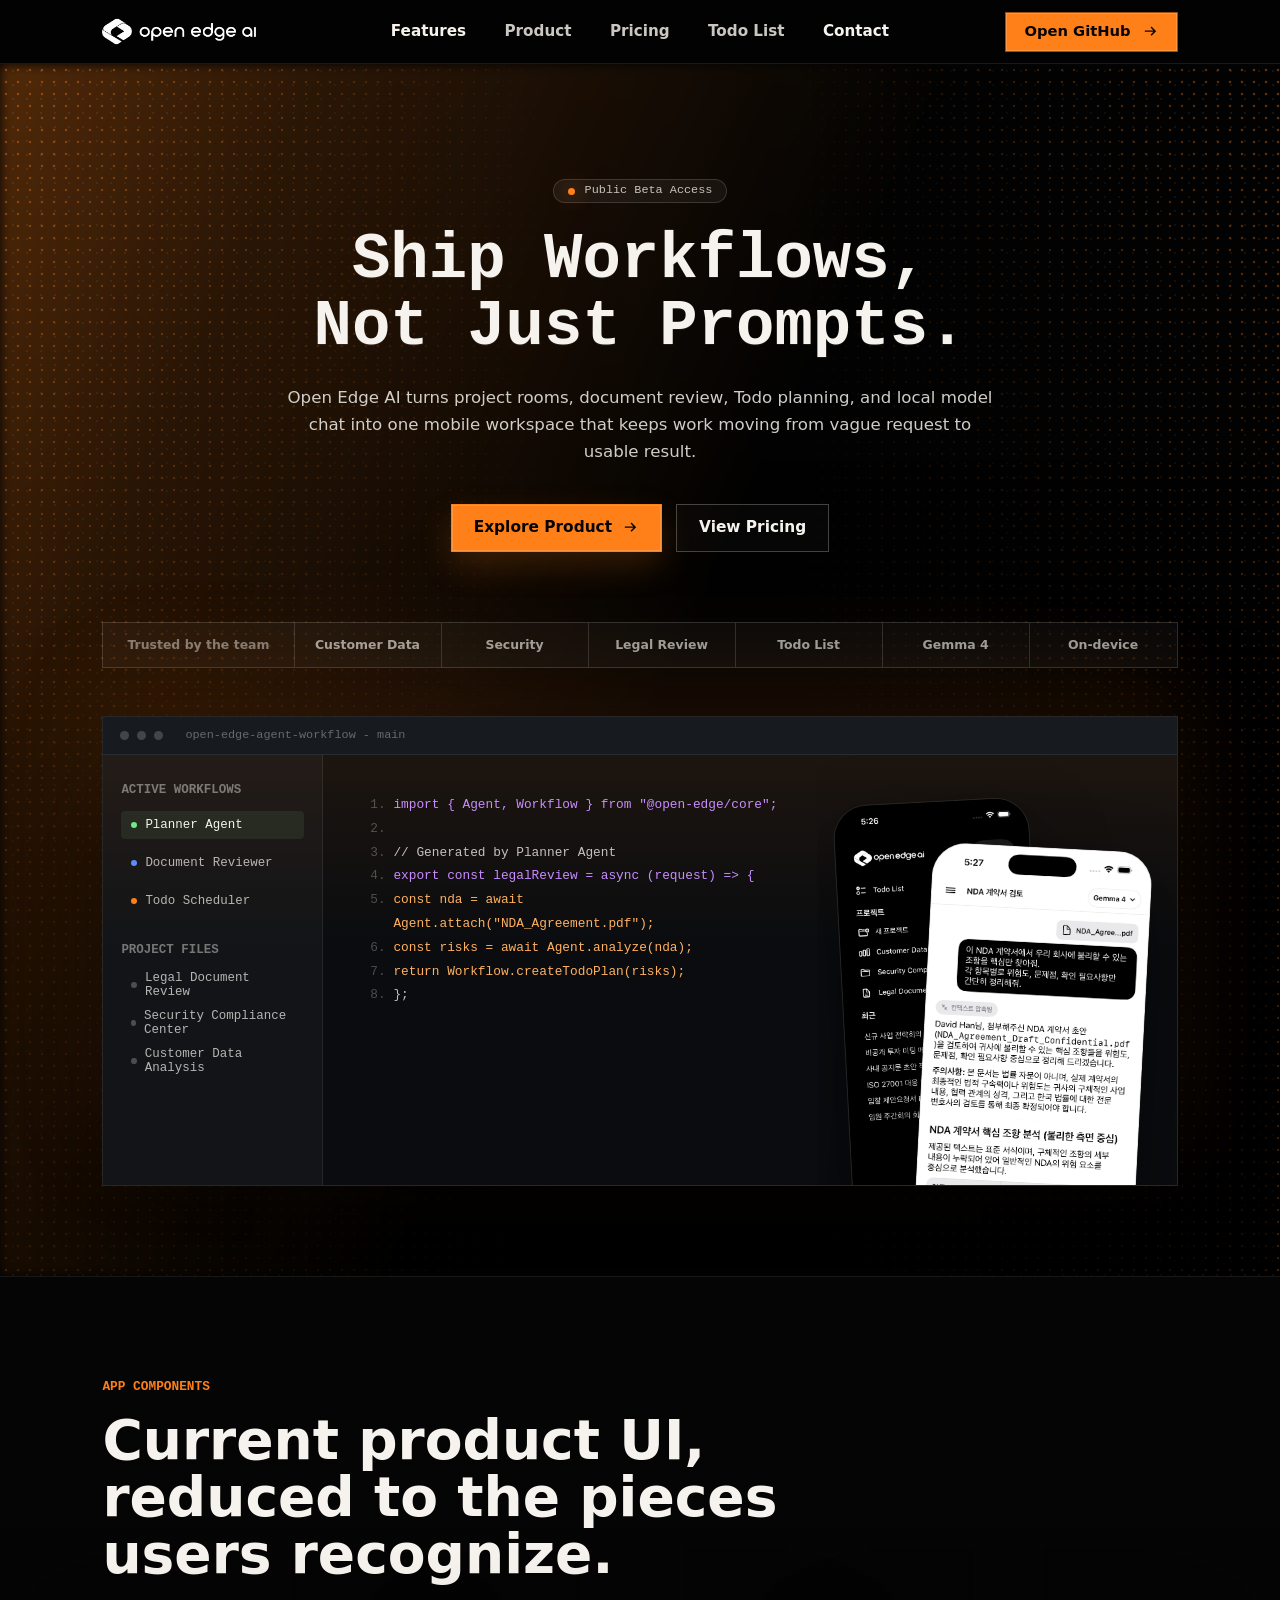
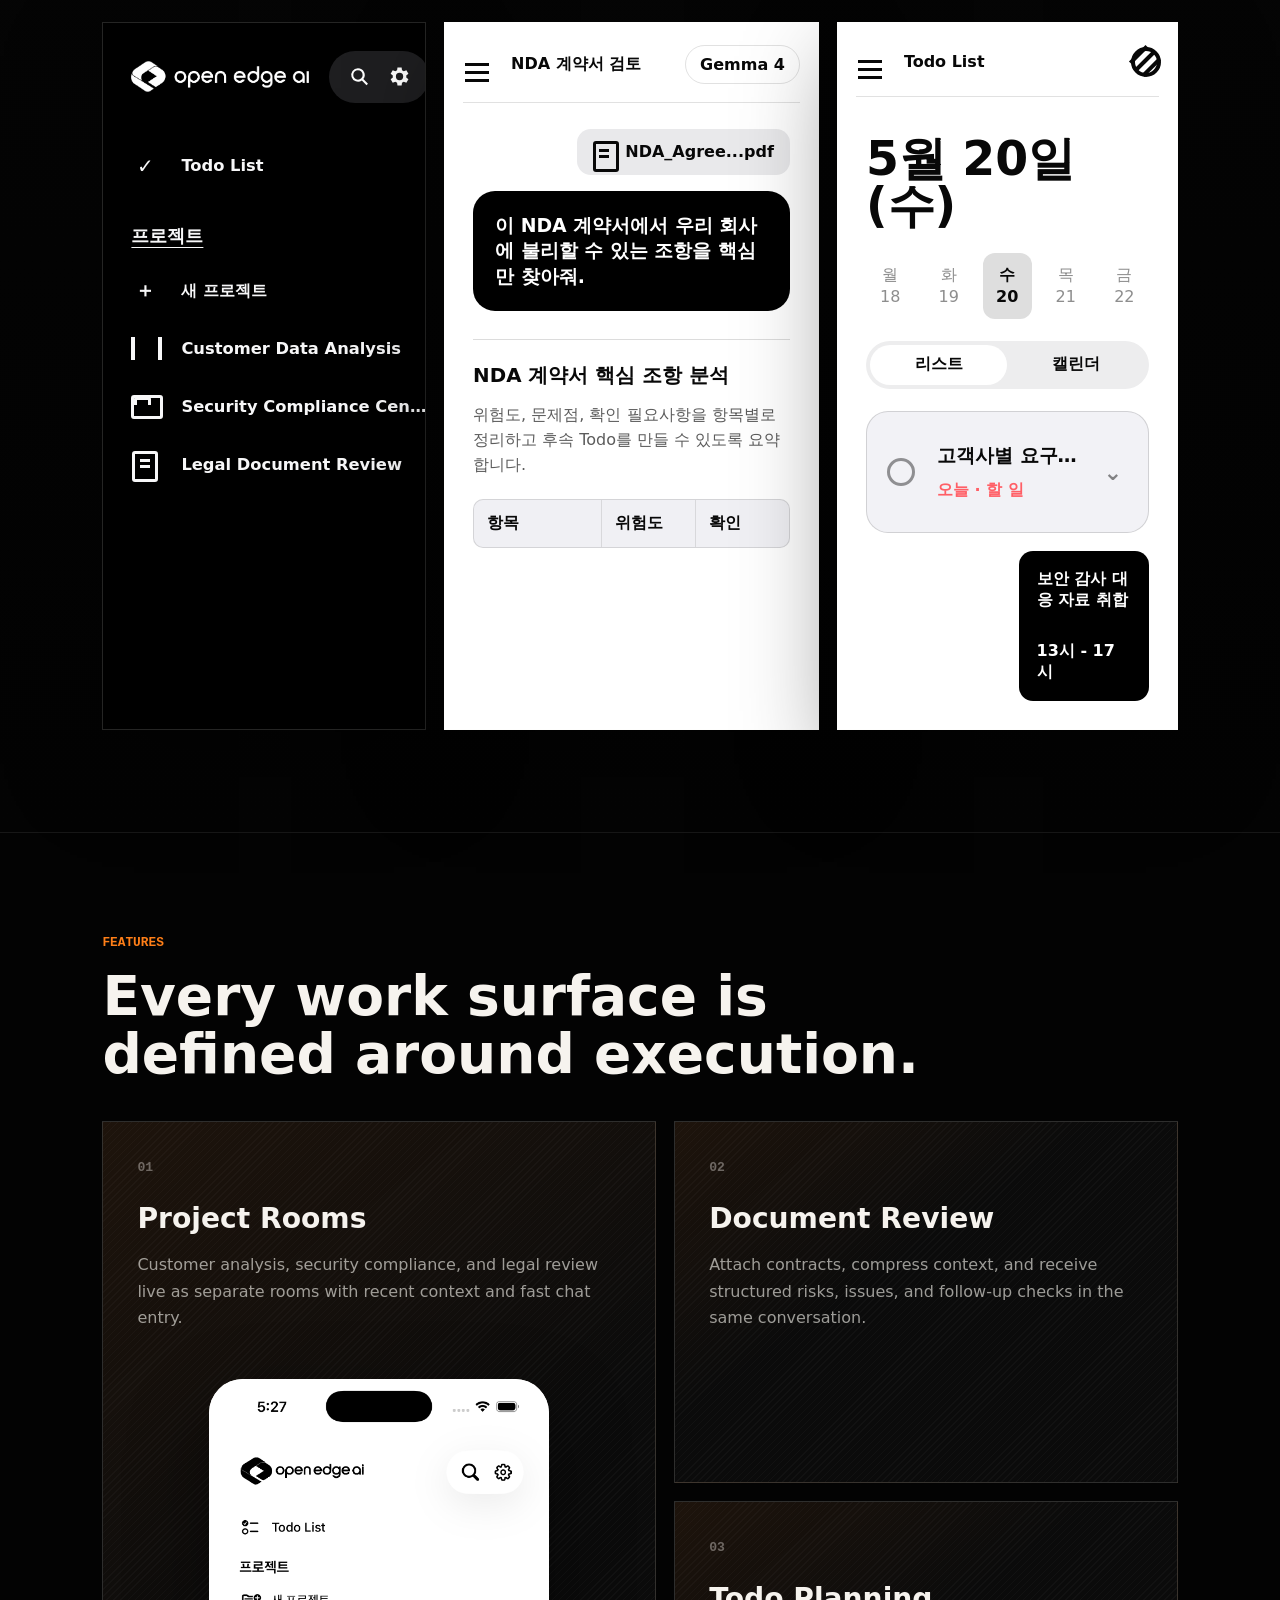
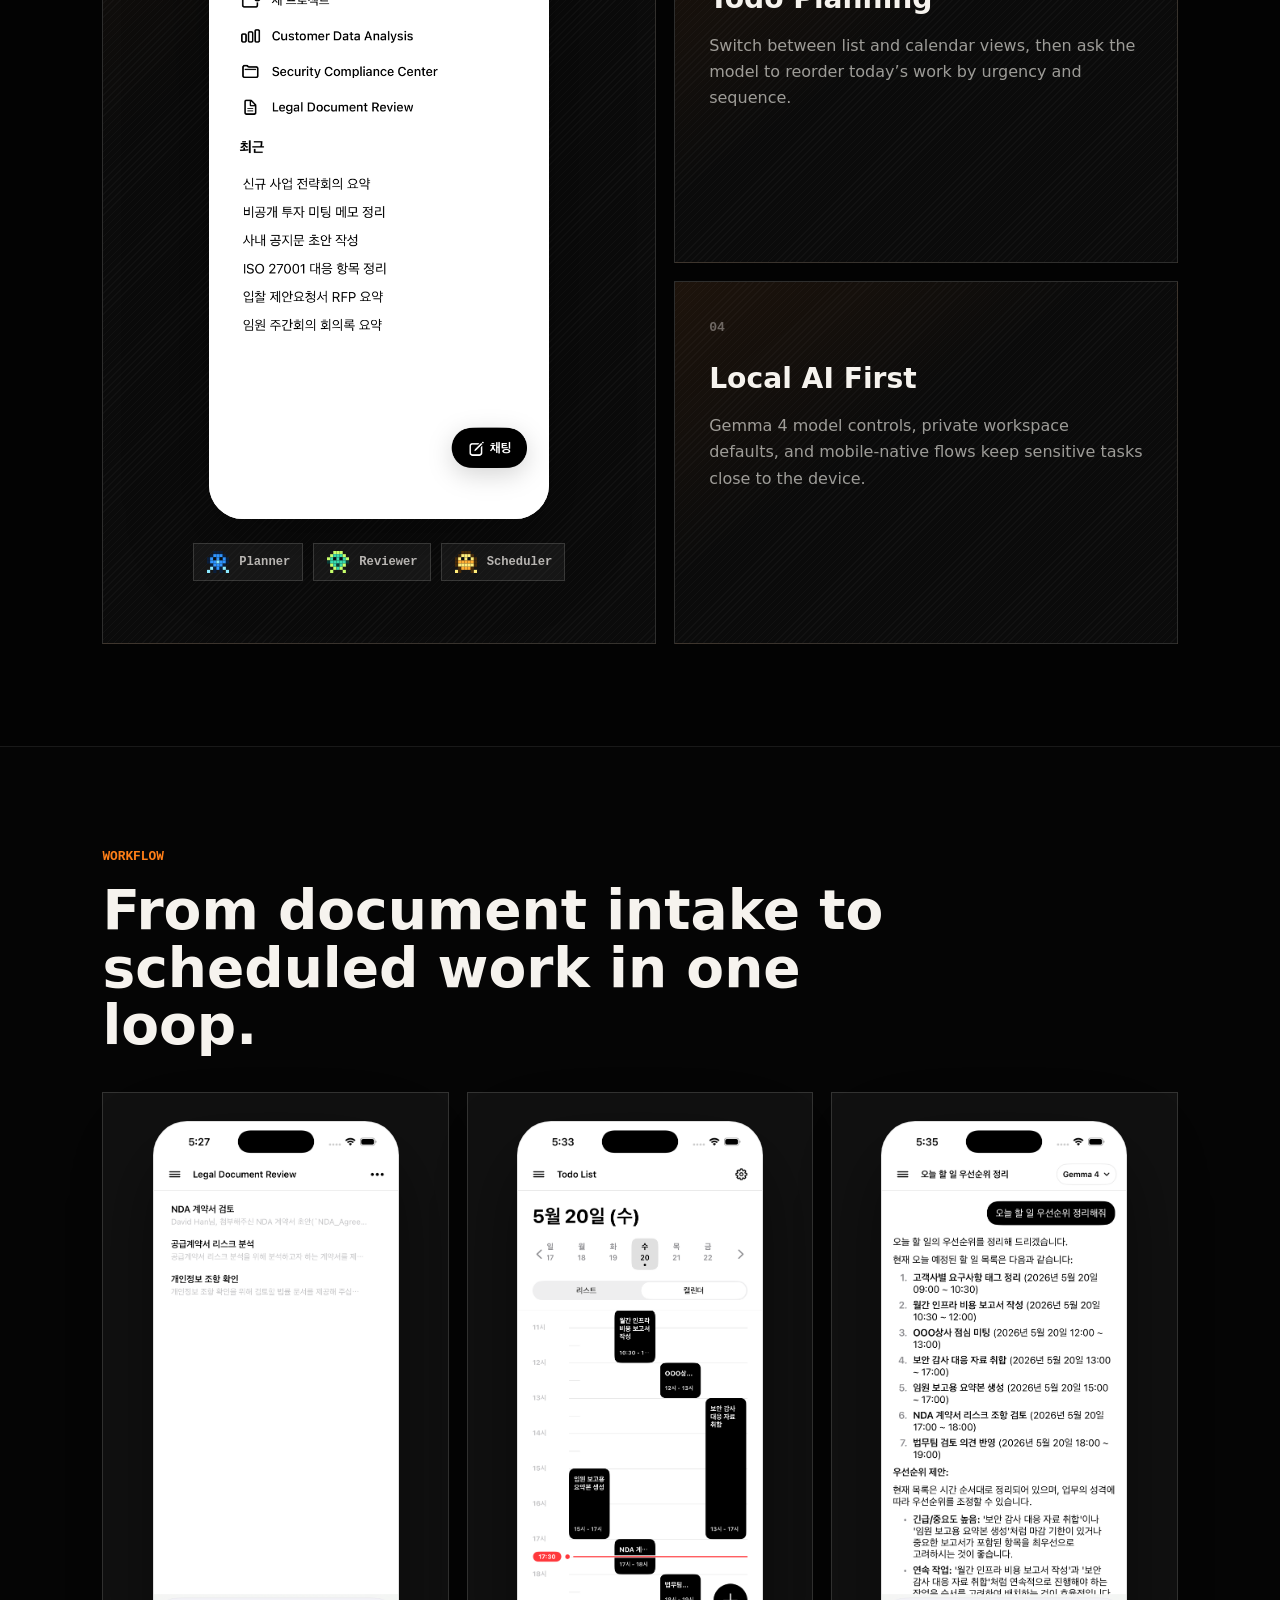
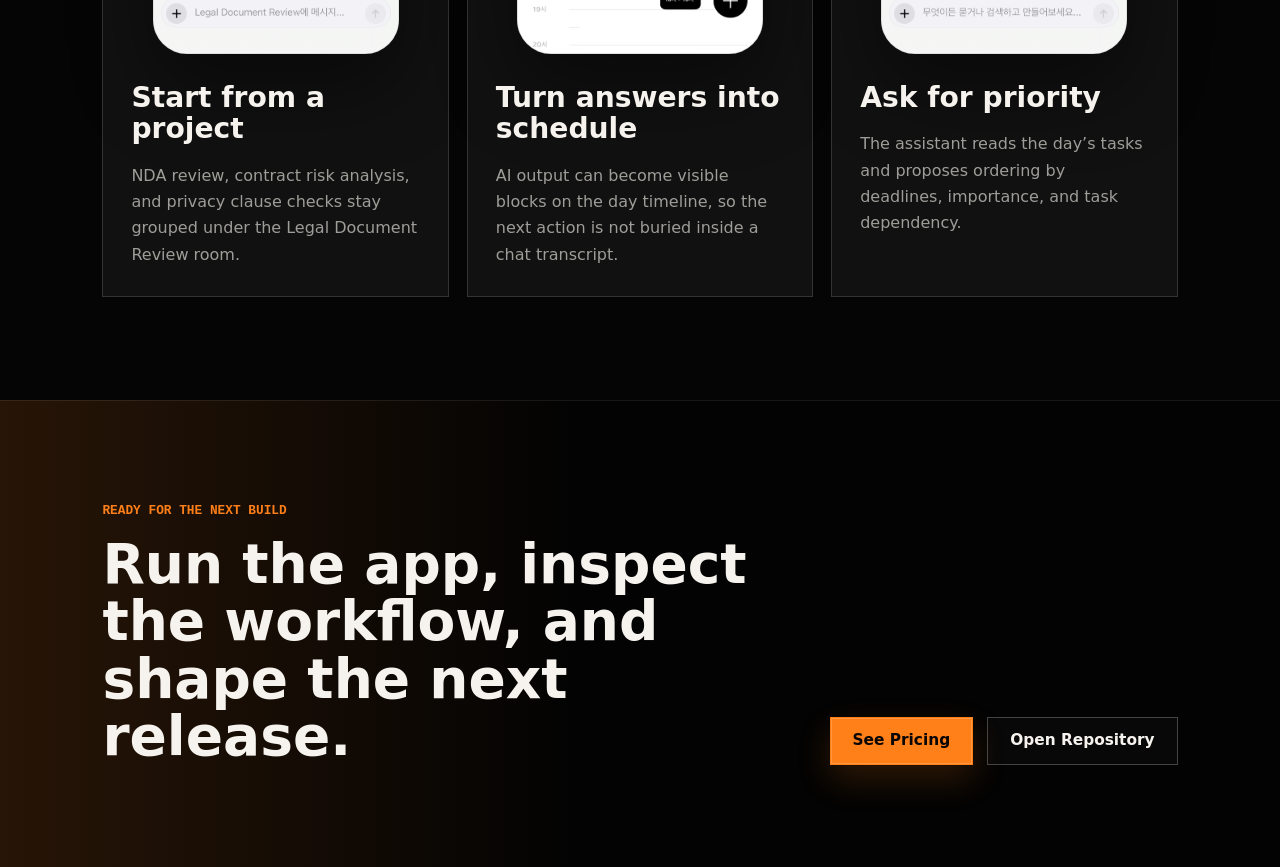
==== commit b1fe14ac: "Add product UI component previews" ====
--- a/index.html
+++ b/index.html
@@ -140,6 +140,113 @@
         </section>
       </section>
 
+      <section
+        class="component-section"
+        id="components"
+        aria-label="Open Edge AI interface components"
+      >
+        <div class="section-heading">
+          <p>APP COMPONENTS</p>
+          <h2>Current product UI, reduced to the pieces users recognize.</h2>
+        </div>
+        <div class="component-showcase">
+          <article class="component-phone component-home-ui">
+            <div class="mini-brand">
+              <img src="./assets/open-edge-ai-brand-white.png" alt="" />
+              <div class="mini-actions" aria-hidden="true">
+                <svg viewBox="0 0 24 24">
+                  <path d="M10.5 4a6.5 6.5 0 0 1 5.18 10.43l4.45 4.44-1.42 1.42-4.44-4.45A6.5 6.5 0 1 1 10.5 4Zm0 2a4.5 4.5 0 1 0 0 9 4.5 4.5 0 0 0 0-9Z" />
+                </svg>
+                <svg viewBox="0 0 24 24">
+                  <path d="M19.43 12.98c.04-.32.07-.65.07-.98s-.02-.66-.07-.98l2.11-1.65-2-3.46-2.49 1a7.06 7.06 0 0 0-1.69-.98L15 3.25h-4l-.36 2.68c-.6.23-1.17.56-1.69.98l-2.49-1-2 3.46 2.11 1.65c-.04.32-.07.65-.07.98s.02.66.07.98l-2.11 1.65 2 3.46 2.49-1c.52.42 1.09.75 1.69.98l.36 2.68h4l.36-2.68c.6-.23 1.17-.56 1.69-.98l2.49 1 2-3.46-2.11-1.65ZM13 15.5a3.5 3.5 0 1 1 0-7 3.5 3.5 0 0 1 0 7Z" />
+                </svg>
+              </div>
+            </div>
+            <div class="mini-menu-row active">
+              <span class="mini-icon">✓</span>
+              <strong>Todo List</strong>
+            </div>
+            <p class="mini-label">프로젝트</p>
+            <div class="mini-project-row">
+              <span class="mini-icon">＋</span>
+              <strong>새 프로젝트</strong>
+            </div>
+            <div class="mini-project-row">
+              <span class="mini-bars"></span>
+              <strong>Customer Data Analysis</strong>
+            </div>
+            <div class="mini-project-row">
+              <span class="mini-folder"></span>
+              <strong>Security Compliance Center</strong>
+            </div>
+            <div class="mini-project-row">
+              <span class="mini-doc"></span>
+              <strong>Legal Document Review</strong>
+            </div>
+          </article>
+
+          <article class="component-phone component-chat-ui">
+            <div class="mini-topbar">
+              <span class="mini-menu"></span>
+              <strong>NDA 계약서 검토</strong>
+              <em>Gemma 4</em>
+            </div>
+            <div class="file-chip">
+              <span class="mini-doc"></span>
+              NDA_Agree...pdf
+            </div>
+            <p class="prompt-bubble">
+              이 NDA 계약서에서 우리 회사에 불리할 수 있는 조항을 핵심만
+              찾아줘.
+            </p>
+            <div class="response-block">
+              <strong>NDA 계약서 핵심 조항 분석</strong>
+              <p>
+                위험도, 문제점, 확인 필요사항을 항목별로 정리하고 후속 Todo를
+                만들 수 있도록 요약합니다.
+              </p>
+              <div class="risk-table">
+                <span>항목</span>
+                <span>위험도</span>
+                <span>확인</span>
+              </div>
+            </div>
+          </article>
+
+          <article class="component-phone component-todo-ui">
+            <div class="mini-topbar">
+              <span class="mini-menu"></span>
+              <strong>Todo List</strong>
+              <span class="mini-gear"></span>
+            </div>
+            <h3>5월 20일 (수)</h3>
+            <div class="week-strip">
+              <span>월<br />18</span>
+              <span>화<br />19</span>
+              <strong>수<br />20</strong>
+              <span>목<br />21</span>
+              <span>금<br />22</span>
+            </div>
+            <div class="segment-control">
+              <strong>리스트</strong>
+              <span>캘린더</span>
+            </div>
+            <div class="task-card">
+              <span></span>
+              <div>
+                <strong>고객사별 요구사항 태그 정리</strong>
+                <p>오늘 · 할 일</p>
+              </div>
+              <em>⌄</em>
+            </div>
+            <div class="calendar-chip">
+              <strong>보안 감사 대응 자료 취합</strong>
+              <span>13시 - 17시</span>
+            </div>
+          </article>
+        </div>
+      </section>
+
       <section class="feature-section" id="features" aria-label="Features">
         <div class="section-heading">
           <p>FEATURES</p>
--- a/styles.css
+++ b/styles.css
@@ -548,6 +548,7 @@
 }
 
 .feature-section,
+.component-section,
 .workflow-section,
 .todo-detail-section {
   width: 100%;
@@ -555,6 +556,10 @@
   padding: clamp(76px, 8vw, 118px) clamp(20px, 8vw, 120px);
   border-top: 1px solid rgba(255, 255, 255, 0.08);
   background: var(--bg);
+}
+
+.component-section {
+  background: linear-gradient(180deg, #050505 0%, var(--bg) 100%);
 }
 
 .section-heading {
@@ -588,6 +593,385 @@
   gap: 18px;
   width: min(100%, 1180px);
   margin: 0 auto;
+}
+
+.component-showcase {
+  display: grid;
+  grid-template-columns: minmax(0, 0.95fr) minmax(0, 1.1fr) minmax(0, 1fr);
+  gap: 18px;
+  width: min(100%, 1180px);
+  margin: 0 auto;
+}
+
+.component-phone {
+  position: relative;
+  display: grid;
+  align-content: start;
+  min-height: 560px;
+  padding: 28px;
+  overflow: hidden;
+  border: 1px solid var(--line);
+  background: #f7f7f8;
+  color: #080808;
+  box-shadow: 0 34px 90px rgba(0, 0, 0, 0.42);
+}
+
+.component-home-ui {
+  background: #000;
+  color: #f7f7f8;
+}
+
+.component-chat-ui,
+.component-todo-ui {
+  background: #fff;
+  color: #080808;
+}
+
+.mini-brand {
+  display: flex;
+  align-items: center;
+  justify-content: space-between;
+  gap: 20px;
+  margin-bottom: 34px;
+}
+
+.mini-brand img {
+  width: 178px;
+  height: auto;
+}
+
+.mini-actions {
+  display: inline-flex;
+  gap: 14px;
+  align-items: center;
+  min-height: 52px;
+  padding: 0 18px;
+  border-radius: 999px;
+  background: #1e1e20;
+  color: #fff;
+}
+
+.mini-actions svg {
+  width: 25px;
+  height: 25px;
+}
+
+.mini-menu-row,
+.mini-project-row {
+  display: grid;
+  grid-template-columns: 36px minmax(0, 1fr);
+  gap: 14px;
+  align-items: center;
+  min-height: 58px;
+  font-size: 1.02rem;
+}
+
+.mini-menu-row strong,
+.mini-project-row strong {
+  overflow: hidden;
+  font-weight: 760;
+  text-overflow: ellipsis;
+  white-space: nowrap;
+}
+
+.mini-label {
+  margin: 28px 0 14px;
+  font-size: 1.15rem;
+  font-weight: 870;
+  text-decoration: underline;
+  text-underline-offset: 5px;
+}
+
+.mini-icon,
+.mini-bars,
+.mini-folder,
+.mini-doc,
+.mini-menu,
+.mini-gear {
+  position: relative;
+  display: inline-grid;
+  place-items: center;
+  width: 28px;
+  height: 28px;
+  color: currentColor;
+  font-size: 1.25rem;
+  font-weight: 900;
+}
+
+.mini-bars::before {
+  width: 23px;
+  height: 23px;
+  border-right: 4px solid currentColor;
+  border-left: 4px solid currentColor;
+  box-shadow: inset 5px 0 0 transparent, inset -5px 0 0 transparent;
+  content: "";
+}
+
+.mini-folder::before {
+  width: 26px;
+  height: 18px;
+  border: 3px solid currentColor;
+  border-radius: 3px;
+  content: "";
+}
+
+.mini-folder::after {
+  position: absolute;
+  top: 4px;
+  left: 3px;
+  width: 11px;
+  height: 5px;
+  border: 3px solid currentColor;
+  border-bottom: 0;
+  border-radius: 3px 3px 0 0;
+  background: inherit;
+  content: "";
+}
+
+.mini-doc::before {
+  width: 20px;
+  height: 25px;
+  border: 3px solid currentColor;
+  border-radius: 3px;
+  content: "";
+}
+
+.mini-doc::after {
+  position: absolute;
+  top: 8px;
+  width: 10px;
+  height: 3px;
+  background: currentColor;
+  box-shadow: 0 6px 0 currentColor;
+  content: "";
+}
+
+.mini-topbar {
+  display: grid;
+  grid-template-columns: 32px minmax(0, 1fr) auto;
+  gap: 16px;
+  align-items: center;
+  min-height: 52px;
+  margin: -6px -10px 26px;
+  padding-bottom: 18px;
+  border-bottom: 1px solid rgba(8, 8, 8, 0.12);
+}
+
+.mini-topbar strong {
+  overflow: hidden;
+  font-size: 1rem;
+  font-weight: 820;
+  text-overflow: ellipsis;
+  white-space: nowrap;
+}
+
+.mini-topbar em {
+  padding: 9px 14px;
+  border: 1px solid rgba(8, 8, 8, 0.12);
+  border-radius: 999px;
+  color: #080808;
+  font-style: normal;
+  font-weight: 860;
+}
+
+.mini-menu::before {
+  width: 24px;
+  height: 3px;
+  background: currentColor;
+  box-shadow: 0 8px 0 currentColor, 0 16px 0 currentColor;
+  content: "";
+}
+
+.mini-gear::before {
+  width: 22px;
+  height: 22px;
+  border: 4px solid currentColor;
+  border-radius: 50%;
+  content: "";
+}
+
+.mini-gear::after {
+  position: absolute;
+  width: 4px;
+  height: 30px;
+  background: currentColor;
+  box-shadow: 9px 0 0 currentColor, -9px 0 0 currentColor;
+  content: "";
+  transform: rotate(45deg) scaleY(0.78);
+}
+
+.file-chip {
+  justify-self: end;
+  display: inline-flex;
+  gap: 10px;
+  align-items: center;
+  min-height: 46px;
+  margin-bottom: 16px;
+  padding: 0 16px;
+  border-radius: 14px;
+  background: #e9e9eb;
+  font-weight: 760;
+}
+
+.file-chip .mini-doc {
+  width: 22px;
+  height: 22px;
+}
+
+.prompt-bubble {
+  margin: 0 0 28px;
+  padding: 22px;
+  border-radius: 22px;
+  background: #000;
+  color: #fff;
+  font-size: 1.18rem;
+  font-weight: 650;
+  line-height: 1.35;
+}
+
+.response-block {
+  padding-top: 22px;
+  border-top: 1px solid rgba(8, 8, 8, 0.14);
+}
+
+.response-block strong {
+  font-size: 1.24rem;
+  font-weight: 880;
+}
+
+.response-block p {
+  margin: 14px 0 22px;
+  color: rgba(8, 8, 8, 0.66);
+  line-height: 1.55;
+}
+
+.risk-table {
+  display: grid;
+  grid-template-columns: 1.1fr 0.8fr 0.8fr;
+  overflow: hidden;
+  border: 1px solid rgba(8, 8, 8, 0.12);
+  border-radius: 10px;
+  background: #f0f0f4;
+}
+
+.risk-table span {
+  min-height: 44px;
+  padding: 13px;
+  border-right: 1px solid rgba(8, 8, 8, 0.1);
+  font-weight: 820;
+}
+
+.risk-table span:last-child {
+  border-right: 0;
+}
+
+.component-todo-ui h3 {
+  margin: 12px 0 24px;
+  font-size: clamp(2rem, 3.7vw, 3.1rem);
+  line-height: 1;
+}
+
+.week-strip {
+  display: grid;
+  grid-template-columns: repeat(5, minmax(0, 1fr));
+  gap: 10px;
+  align-items: center;
+  margin-bottom: 22px;
+  text-align: center;
+}
+
+.week-strip span,
+.week-strip strong {
+  padding: 11px 0;
+  border-radius: 12px;
+  color: rgba(8, 8, 8, 0.46);
+  line-height: 1.35;
+}
+
+.week-strip strong {
+  background: #dedede;
+  color: #080808;
+}
+
+.segment-control {
+  display: grid;
+  grid-template-columns: 1fr 1fr;
+  min-height: 48px;
+  margin-bottom: 22px;
+  padding: 4px;
+  border-radius: 999px;
+  background: #ededee;
+  text-align: center;
+}
+
+.segment-control strong,
+.segment-control span {
+  display: grid;
+  place-items: center;
+  border-radius: 999px;
+  font-weight: 820;
+}
+
+.segment-control strong {
+  background: #fff;
+}
+
+.task-card {
+  display: grid;
+  grid-template-columns: 32px minmax(0, 1fr) 24px;
+  gap: 18px;
+  align-items: center;
+  min-height: 122px;
+  margin-bottom: 18px;
+  padding: 20px;
+  border: 1px solid rgba(8, 8, 8, 0.14);
+  border-radius: 22px;
+  background: #f2f2f6;
+}
+
+.task-card > span {
+  width: 28px;
+  height: 28px;
+  border: 3px solid rgba(8, 8, 8, 0.42);
+  border-radius: 50%;
+}
+
+.task-card strong {
+  display: block;
+  overflow: hidden;
+  font-size: 1.2rem;
+  text-overflow: ellipsis;
+  white-space: nowrap;
+}
+
+.task-card p {
+  margin: 11px 0 0;
+  color: #ff5f66;
+  font-weight: 820;
+}
+
+.task-card em {
+  color: rgba(8, 8, 8, 0.48);
+  font-style: normal;
+  font-size: 1.4rem;
+  font-weight: 900;
+}
+
+.calendar-chip {
+  display: grid;
+  align-content: space-between;
+  width: 46%;
+  min-height: 150px;
+  margin-left: auto;
+  padding: 18px;
+  border-radius: 14px;
+  background: #000;
+  color: #fff;
+}
+
+.calendar-chip strong,
+.calendar-chip span {
+  font-weight: 860;
 }
 
 .feature-card {
@@ -1045,6 +1429,7 @@
   }
 
   .feature-grid,
+  .component-showcase,
   .workflow-grid,
   .pricing-grid,
   .todo-hero {
@@ -1116,6 +1501,7 @@
   .pricing-hero,
   .todo-hero,
   .feature-section,
+  .component-section,
   .workflow-section,
   .todo-detail-section,
   .cta-section {
@@ -1188,9 +1574,39 @@
   }
 
   .feature-card,
+  .component-phone,
   .workflow-card,
   .price-card {
     padding: 24px;
+  }
+
+  .component-phone {
+    min-height: 0;
+  }
+
+  .component-showcase {
+    gap: 14px;
+  }
+
+  .mini-brand {
+    display: grid;
+    justify-items: start;
+  }
+
+  .mini-brand img {
+    width: 150px;
+  }
+
+  .mini-actions {
+    min-height: 46px;
+  }
+
+  .prompt-bubble {
+    font-size: 1.02rem;
+  }
+
+  .calendar-chip {
+    width: 62%;
   }
 
   .feature-screenshot {
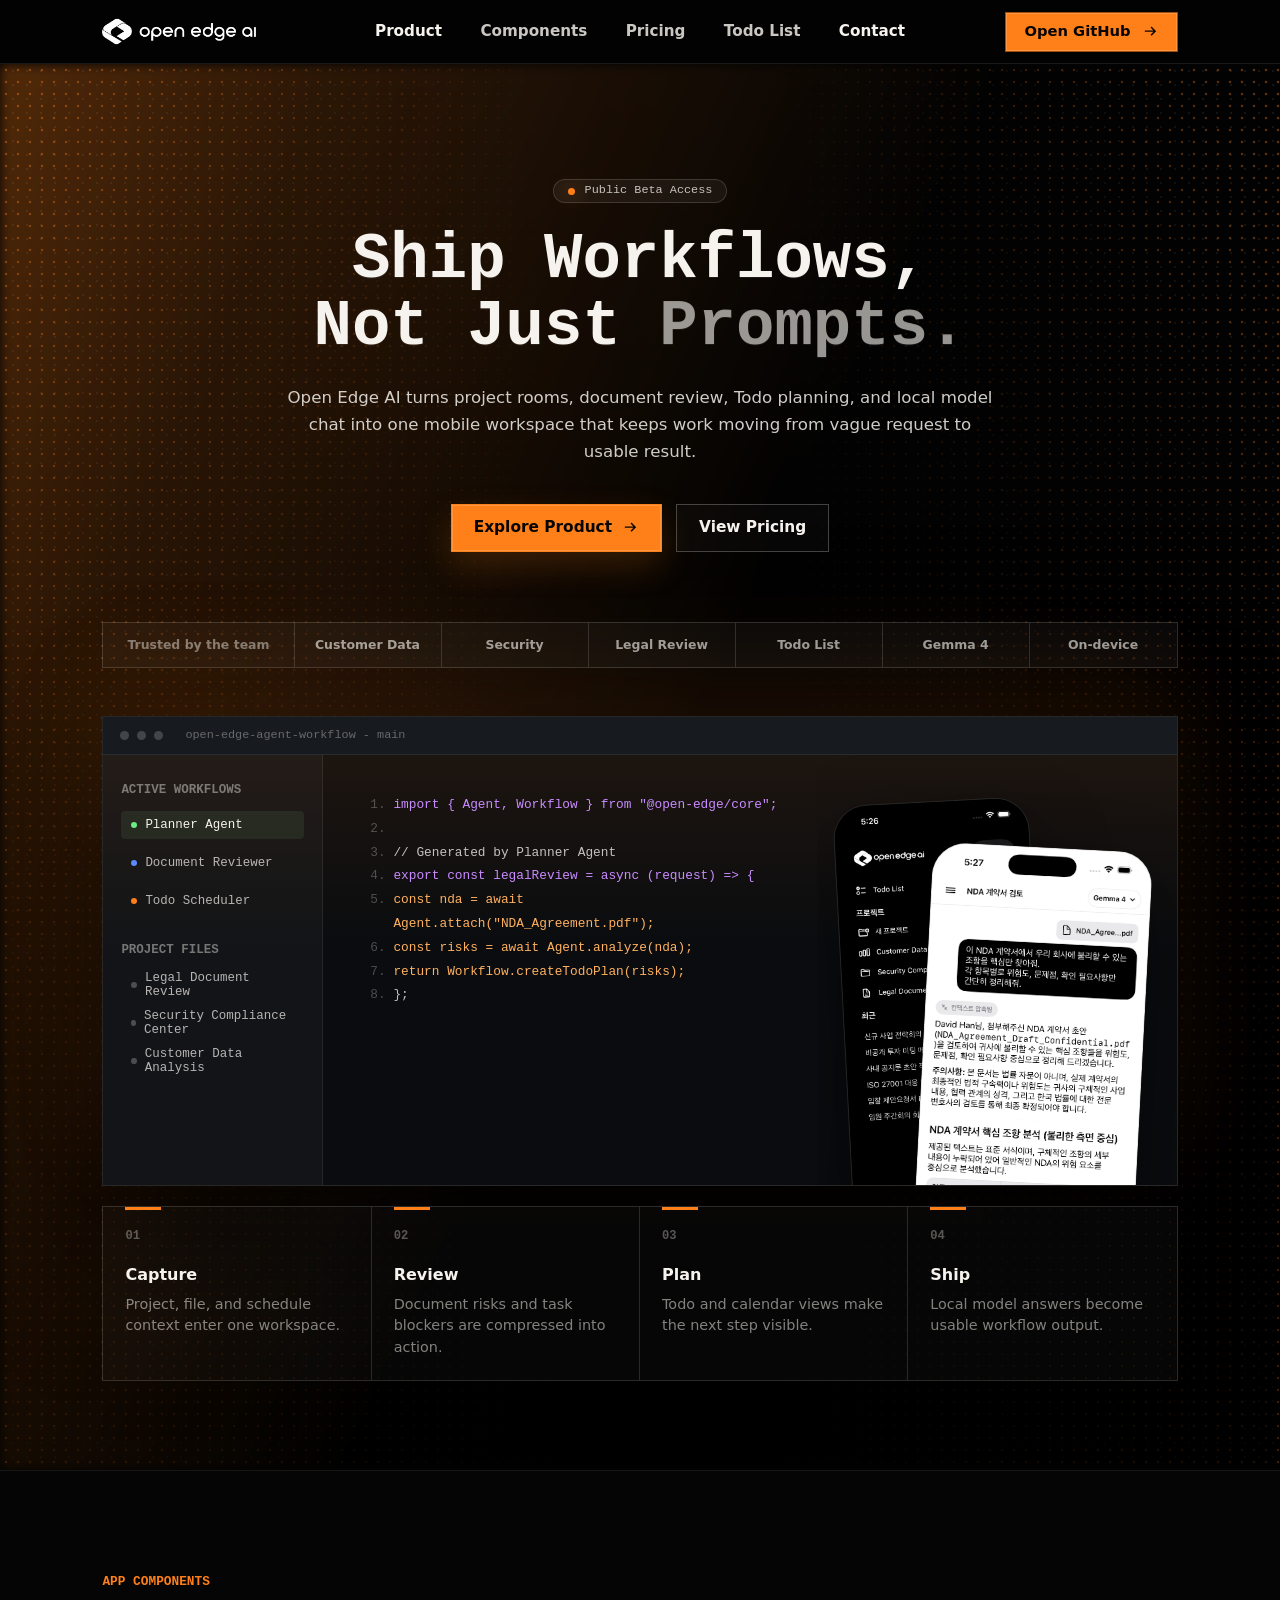
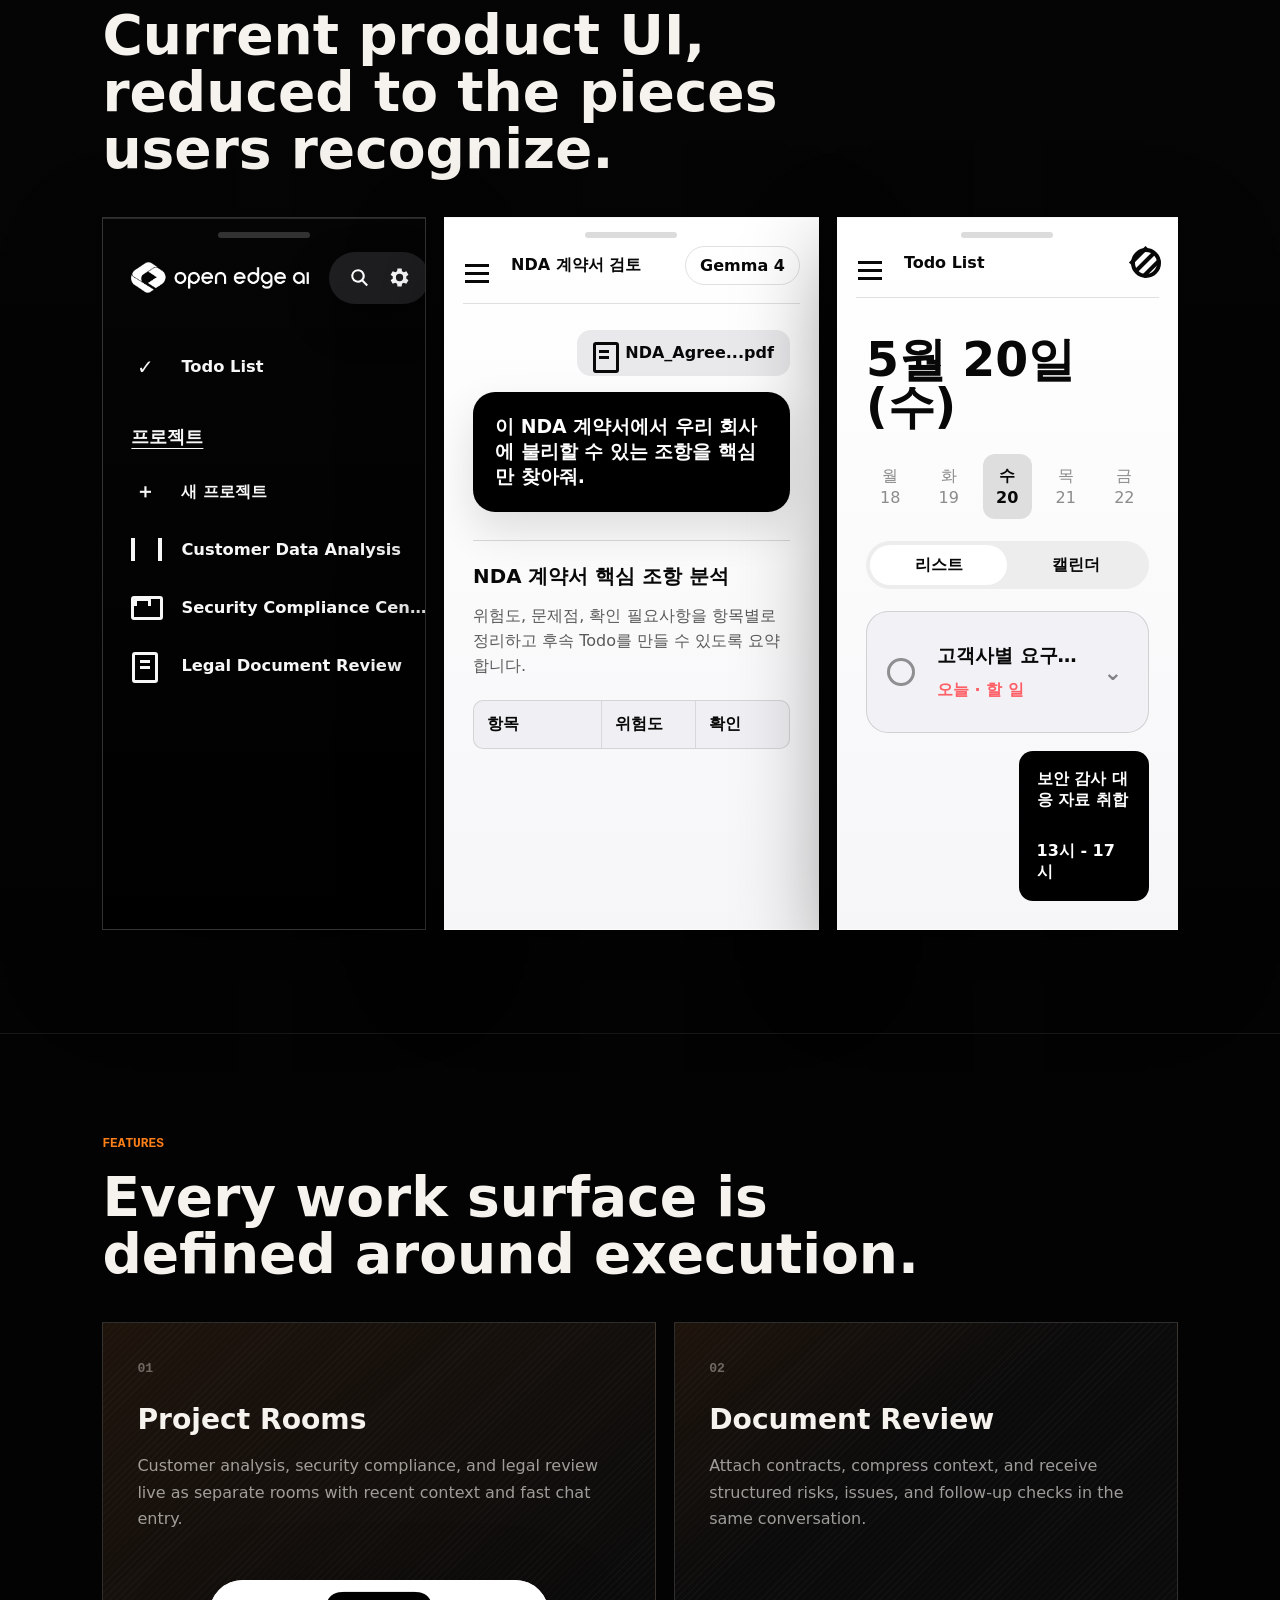
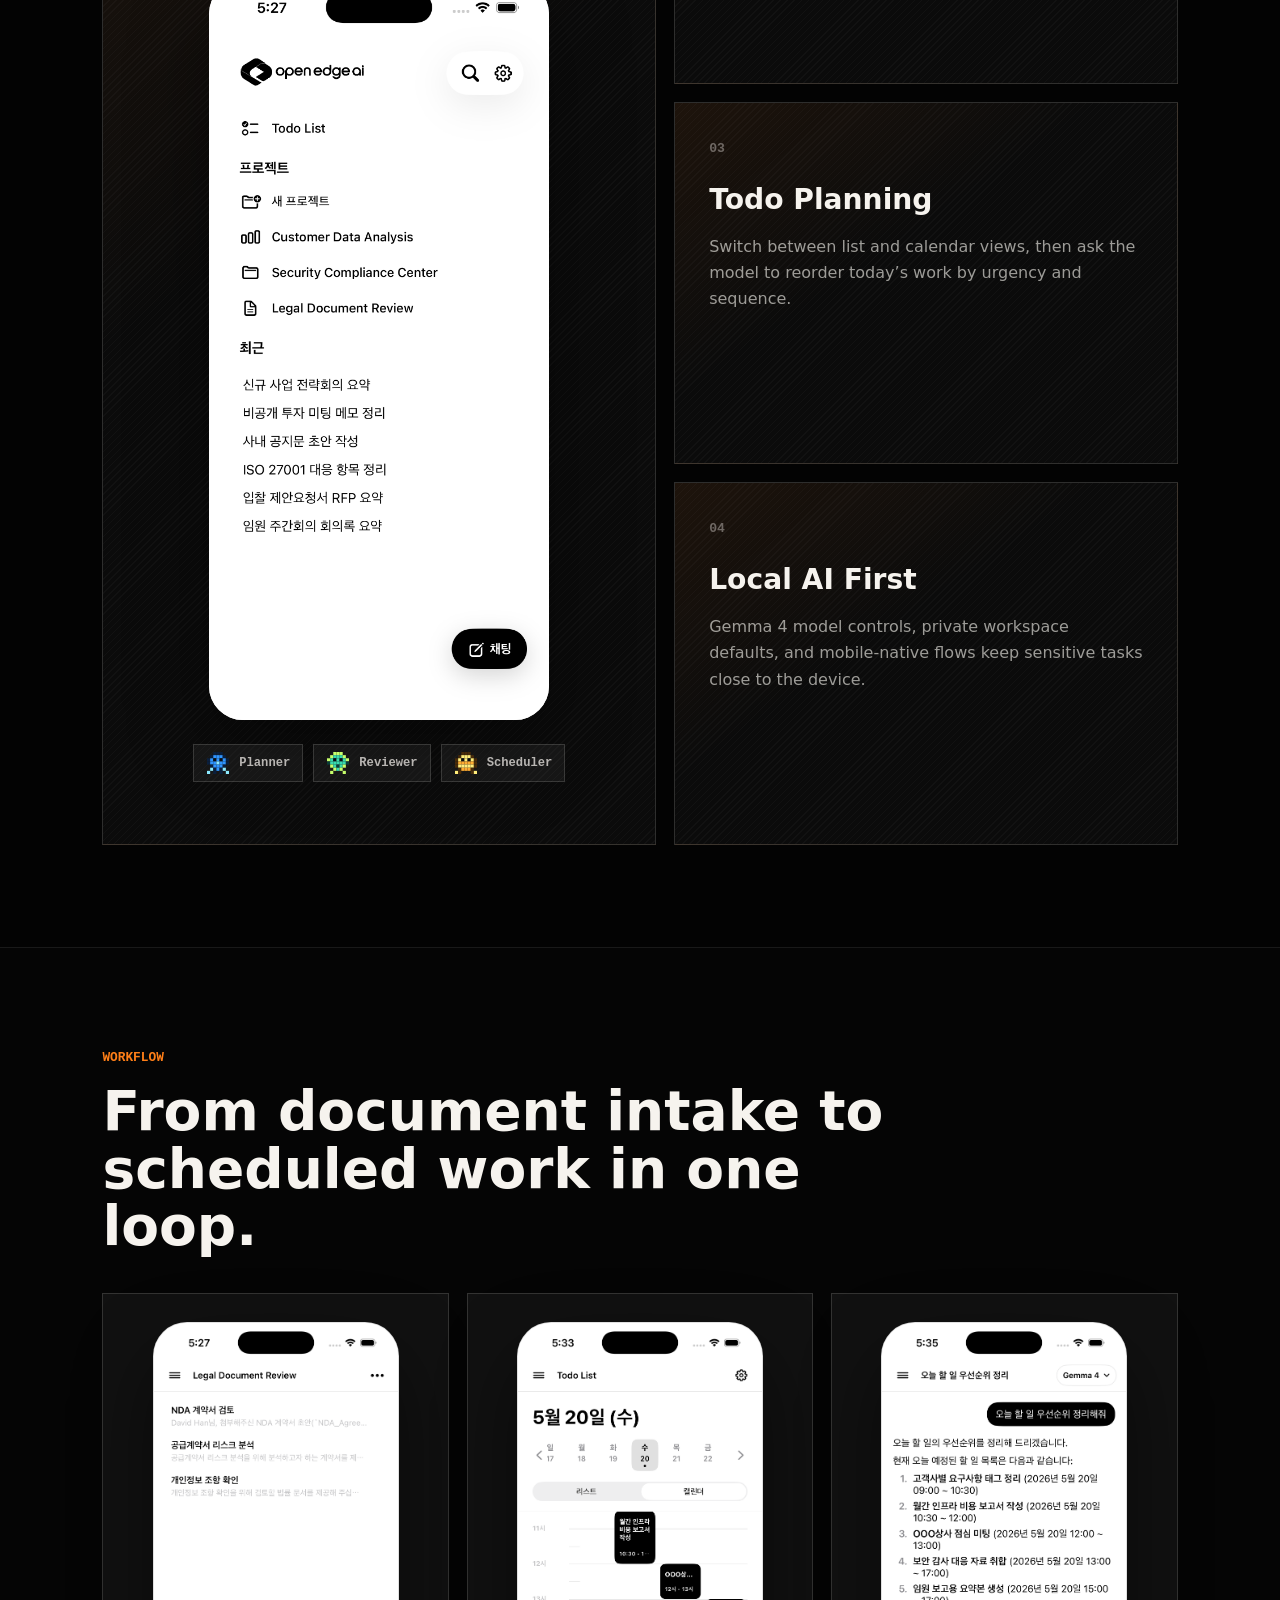
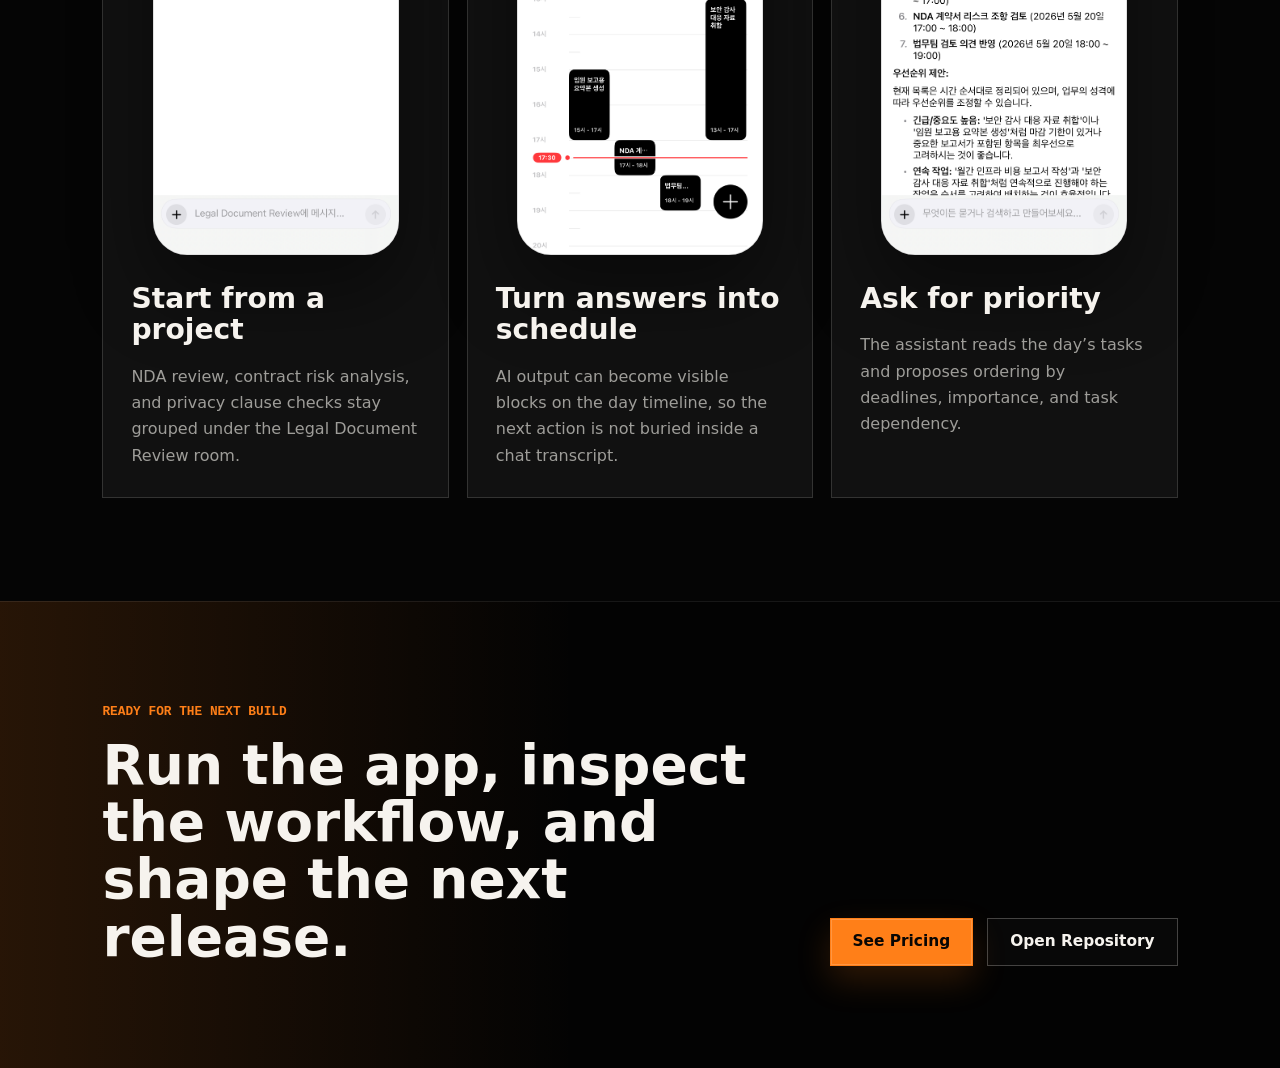
==== commit 4dc7cb5f: "Polish GitHub Pages product design" ====
--- a/index.html
+++ b/index.html
@@ -35,8 +35,8 @@
         />
       </a>
       <nav class="site-nav" aria-label="Primary navigation">
-        <a class="active" href="./index.html#features">Features</a>
-        <a href="./index.html#product">Product</a>
+        <a class="active" href="./index.html#product">Product</a>
+        <a href="./index.html#components">Components</a>
         <a href="./pricing.html">Pricing</a>
         <a href="./todo.html">Todo List</a>
         <a href="#contact">Contact</a>
@@ -61,7 +61,10 @@
             <span></span>
             Public Beta Access
           </p>
-          <h1>Ship Workflows,<br />Not Just Prompts.</h1>
+          <h1>
+            <span>Ship Workflows,</span>
+            <span>Not Just <em>Prompts.</em></span>
+          </h1>
           <p>
             Open Edge AI turns project rooms, document review, Todo planning,
             and local model chat into one mobile workspace that keeps work
@@ -138,6 +141,28 @@
             </div>
           </div>
         </section>
+        <div class="workflow-rail" aria-label="Workflow sequence">
+          <article>
+            <span>01</span>
+            <strong>Capture</strong>
+            <p>Project, file, and schedule context enter one workspace.</p>
+          </article>
+          <article>
+            <span>02</span>
+            <strong>Review</strong>
+            <p>Document risks and task blockers are compressed into action.</p>
+          </article>
+          <article>
+            <span>03</span>
+            <strong>Plan</strong>
+            <p>Todo and calendar views make the next step visible.</p>
+          </article>
+          <article>
+            <span>04</span>
+            <strong>Ship</strong>
+            <p>Local model answers become usable workflow output.</p>
+          </article>
+        </div>
       </section>
 
       <section
--- a/styles.css
+++ b/styles.css
@@ -265,6 +265,15 @@
   text-shadow: 0 1px 0 rgba(255, 255, 255, 0.08);
 }
 
+.hero-content h1 span {
+  display: block;
+}
+
+.hero-content h1 em {
+  color: rgba(246, 243, 238, 0.58);
+  font-style: normal;
+}
+
 .hero-content p:not(.beta-pill),
 .pricing-intro p,
 .todo-copy p:not(.beta-pill) {
@@ -377,11 +386,35 @@
 }
 
 .preview-window {
+  position: relative;
   overflow: hidden;
   border: 1px solid rgba(255, 255, 255, 0.13);
   background: #070707;
   box-shadow: 0 60px 130px rgba(0, 0, 0, 0.64),
     0 -40px 100px rgba(255, 127, 24, 0.12);
+}
+
+.preview-window::before {
+  position: absolute;
+  inset: 0;
+  z-index: 1;
+  pointer-events: none;
+  background: linear-gradient(
+      115deg,
+      rgba(255, 127, 24, 0.14),
+      transparent 32%
+    ),
+    radial-gradient(
+      circle at 82% 28%,
+      rgba(93, 139, 255, 0.16),
+      transparent 30%
+    );
+  content: "";
+}
+
+.preview-window > * {
+  position: relative;
+  z-index: 2;
 }
 
 .window-topbar {
@@ -545,6 +578,61 @@
   right: 36px;
   width: 220px;
   transform: rotate(3deg);
+}
+
+.workflow-rail {
+  position: relative;
+  z-index: 3;
+  display: grid;
+  grid-template-columns: repeat(4, minmax(0, 1fr));
+  width: min(100%, 1180px);
+  margin: 20px auto 0;
+  border: 1px solid var(--line);
+  background: rgba(255, 255, 255, 0.025);
+}
+
+.workflow-rail article {
+  position: relative;
+  min-height: 132px;
+  padding: 22px;
+  border-right: 1px solid var(--line);
+}
+
+.workflow-rail article:last-child {
+  border-right: 0;
+}
+
+.workflow-rail article::before {
+  position: absolute;
+  top: 0;
+  left: 22px;
+  width: 36px;
+  height: 3px;
+  background: var(--orange);
+  content: "";
+}
+
+.workflow-rail span {
+  display: block;
+  margin-bottom: 22px;
+  color: rgba(246, 243, 238, 0.34);
+  font-family: var(--mono);
+  font-size: 0.76rem;
+  font-weight: 900;
+}
+
+.workflow-rail strong {
+  display: block;
+  color: var(--text);
+  font-size: 1rem;
+  font-weight: 850;
+}
+
+.workflow-rail p {
+  margin: 10px 0 0;
+  color: rgba(246, 243, 238, 0.52);
+  font-size: 0.9rem;
+  line-height: 1.48;
 }
 
 .feature-section,
@@ -608,22 +696,39 @@
   display: grid;
   align-content: start;
   min-height: 560px;
-  padding: 28px;
+  padding: 34px 28px 28px;
   overflow: hidden;
-  border: 1px solid var(--line);
+  border: 1px solid rgba(246, 243, 238, 0.2);
   background: #f7f7f8;
   color: #080808;
-  box-shadow: 0 34px 90px rgba(0, 0, 0, 0.42);
+  box-shadow: 0 34px 90px rgba(0, 0, 0, 0.48),
+    inset 0 1px 0 rgba(255, 255, 255, 0.14);
+}
+
+.component-phone::before {
+  position: absolute;
+  top: 14px;
+  left: 50%;
+  width: 92px;
+  height: 6px;
+  border-radius: 999px;
+  background: rgba(8, 8, 8, 0.14);
+  content: "";
+  transform: translateX(-50%);
+}
+
+.component-home-ui::before {
+  background: rgba(255, 255, 255, 0.18);
 }
 
 .component-home-ui {
-  background: #000;
+  background: linear-gradient(180deg, #050505 0%, #000 100%);
   color: #f7f7f8;
 }
 
 .component-chat-ui,
 .component-todo-ui {
-  background: #fff;
+  background: linear-gradient(180deg, #fff 0%, #f6f6f8 100%);
   color: #080808;
 }
 
@@ -649,6 +754,7 @@
   border-radius: 999px;
   background: #1e1e20;
   color: #fff;
+  box-shadow: 0 16px 40px rgba(0, 0, 0, 0.34);
 }
 
 .mini-actions svg {
@@ -827,6 +933,7 @@
   font-size: 1.18rem;
   font-weight: 650;
   line-height: 1.35;
+  box-shadow: 0 18px 42px rgba(0, 0, 0, 0.12);
 }
 
 .response-block {
@@ -1192,6 +1299,7 @@
   margin: clamp(40px, 4.8vw, 54px) auto 0;
   border: 1px dashed rgba(246, 243, 238, 0.18);
   background: rgba(255, 255, 255, 0.02);
+  box-shadow: 0 40px 110px rgba(0, 0, 0, 0.44);
 }
 
 .price-card {
@@ -1216,6 +1324,8 @@
       rgba(0, 0, 0, 0) 45%
     ),
     rgba(13, 13, 13, 0.94);
+  box-shadow: 0 0 0 1px rgba(255, 127, 24, 0.24),
+    0 0 80px rgba(255, 127, 24, 0.1);
 }
 
 .popular-label {
@@ -1348,6 +1458,38 @@
   color: #080604;
 }
 
+.pricing-inclusions {
+  position: relative;
+  z-index: 3;
+  display: grid;
+  grid-template-columns: 1.2fr repeat(4, minmax(0, 1fr));
+  width: min(100%, 1080px);
+  margin: 18px auto 0;
+  border: 1px solid var(--line);
+  background: rgba(255, 255, 255, 0.03);
+}
+
+.pricing-inclusions span,
+.pricing-inclusions strong {
+  display: grid;
+  place-items: center;
+  min-height: 46px;
+  padding: 0 14px;
+  border-right: 1px solid var(--line);
+  color: rgba(246, 243, 238, 0.48);
+  font-size: 0.78rem;
+  font-weight: 780;
+  text-align: center;
+}
+
+.pricing-inclusions strong {
+  color: rgba(246, 243, 238, 0.68);
+}
+
+.pricing-inclusions > :last-child {
+  border-right: 0;
+}
+
 .todo-hero {
   display: grid;
   grid-template-columns: minmax(0, 0.9fr) minmax(360px, 1fr);
@@ -1419,12 +1561,25 @@
     grid-template-columns: repeat(3, minmax(0, 1fr));
   }
 
+  .workflow-rail,
+  .pricing-inclusions {
+    grid-template-columns: repeat(2, minmax(0, 1fr));
+  }
+
   .trust-rail span,
-  .trust-rail strong {
+  .trust-rail strong,
+  .workflow-rail article,
+  .pricing-inclusions span,
+  .pricing-inclusions strong {
     border-bottom: 1px solid var(--line);
   }
 
   .trust-rail > :nth-child(3n) {
+    border-right: 0;
+  }
+
+  .workflow-rail article:nth-child(2n),
+  .pricing-inclusions > :nth-child(2n) {
     border-right: 0;
   }
 
@@ -1489,12 +1644,19 @@
   }
 
   .site-nav {
-    width: calc(100% + 28px);
-    margin-right: -14px;
-    margin-left: -14px;
-    padding: 0 14px;
-    gap: 22px;
-    font-size: 0.84rem;
+    display: grid;
+    grid-template-columns: repeat(5, minmax(0, 1fr));
+    width: 100%;
+    gap: 0;
+    font-size: 0.76rem;
+  }
+
+  .site-nav a {
+    display: grid;
+    place-items: center;
+    min-height: 42px;
+    padding: 0 4px;
+    text-align: center;
   }
 
   .hero-section,
@@ -1546,8 +1708,16 @@
     margin-top: 56px;
   }
 
+  .workflow-rail,
+  .pricing-inclusions {
+    grid-template-columns: 1fr;
+  }
+
   .trust-rail span,
-  .trust-rail strong {
+  .trust-rail strong,
+  .workflow-rail article,
+  .pricing-inclusions span,
+  .pricing-inclusions strong {
     border-right: 0;
   }
 
@@ -1582,6 +1752,7 @@
 
   .component-phone {
     min-height: 0;
+    padding-top: 32px;
   }
 
   .component-showcase {
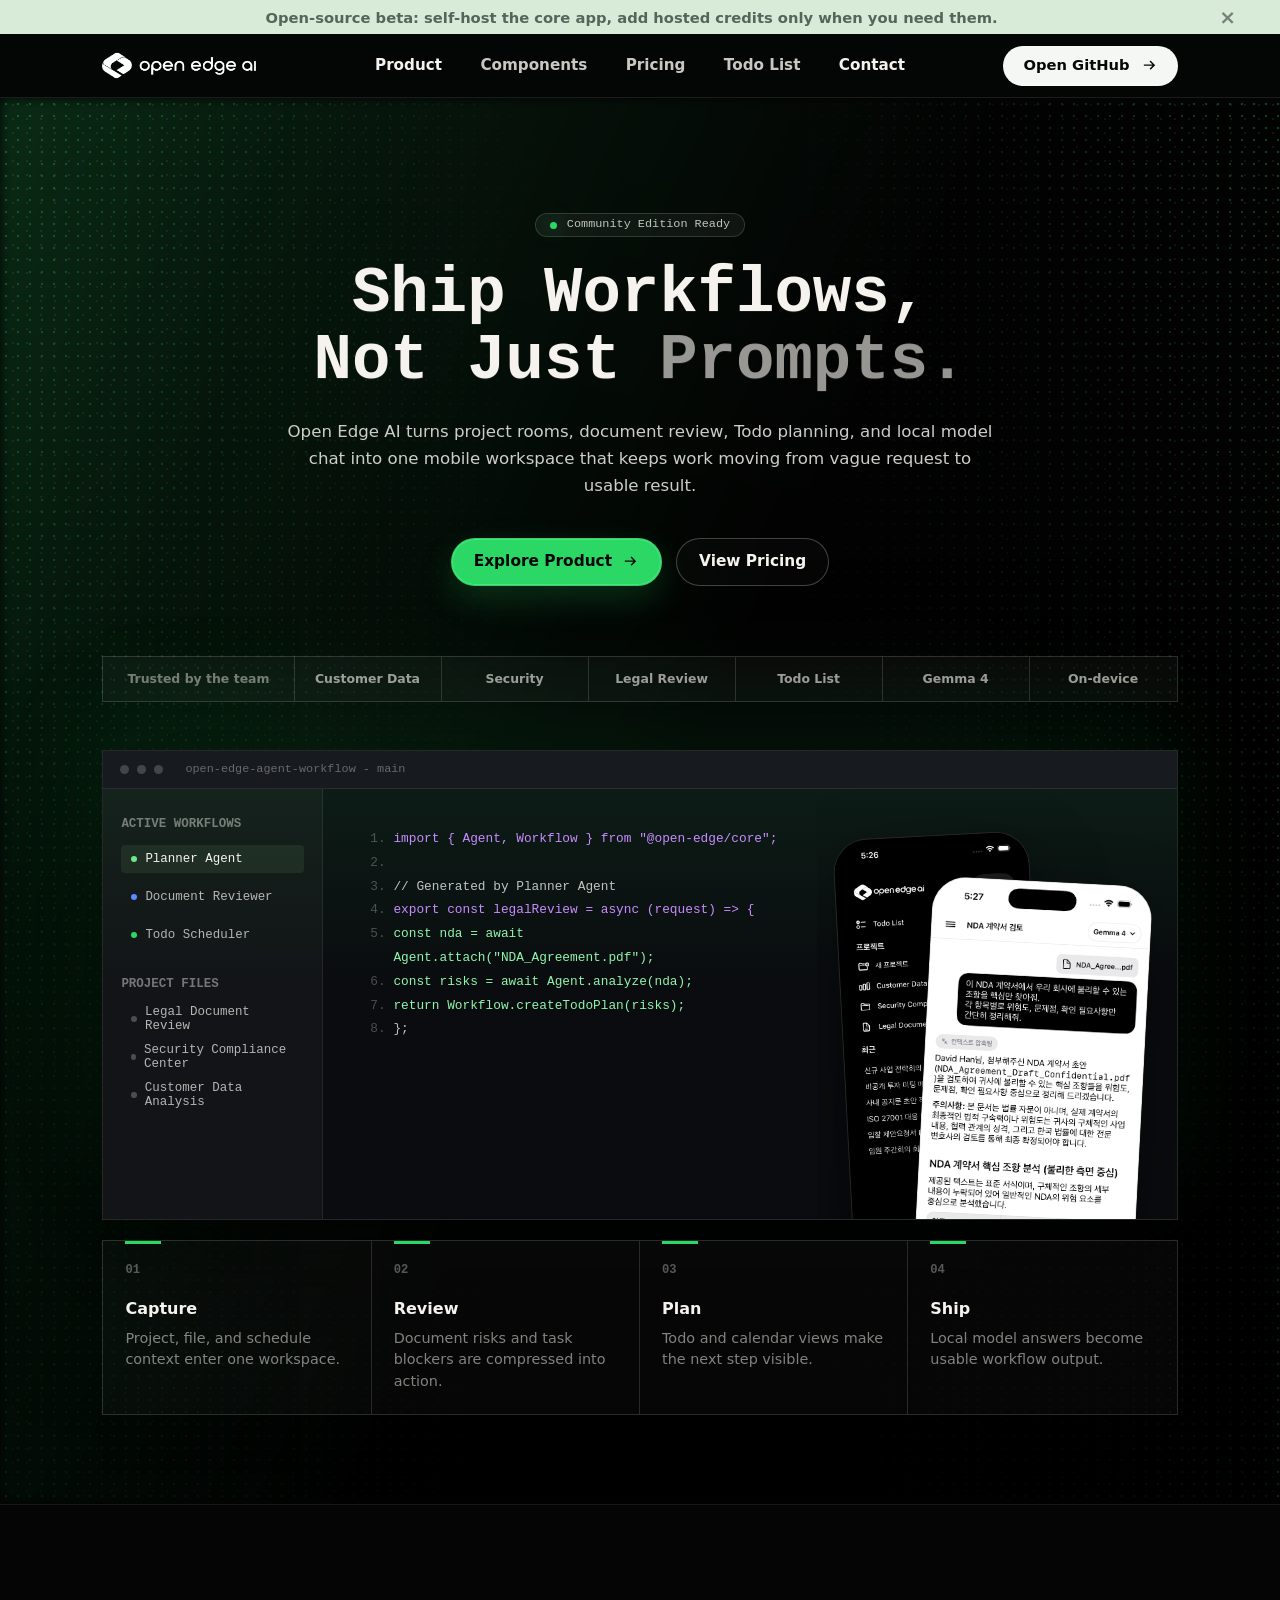
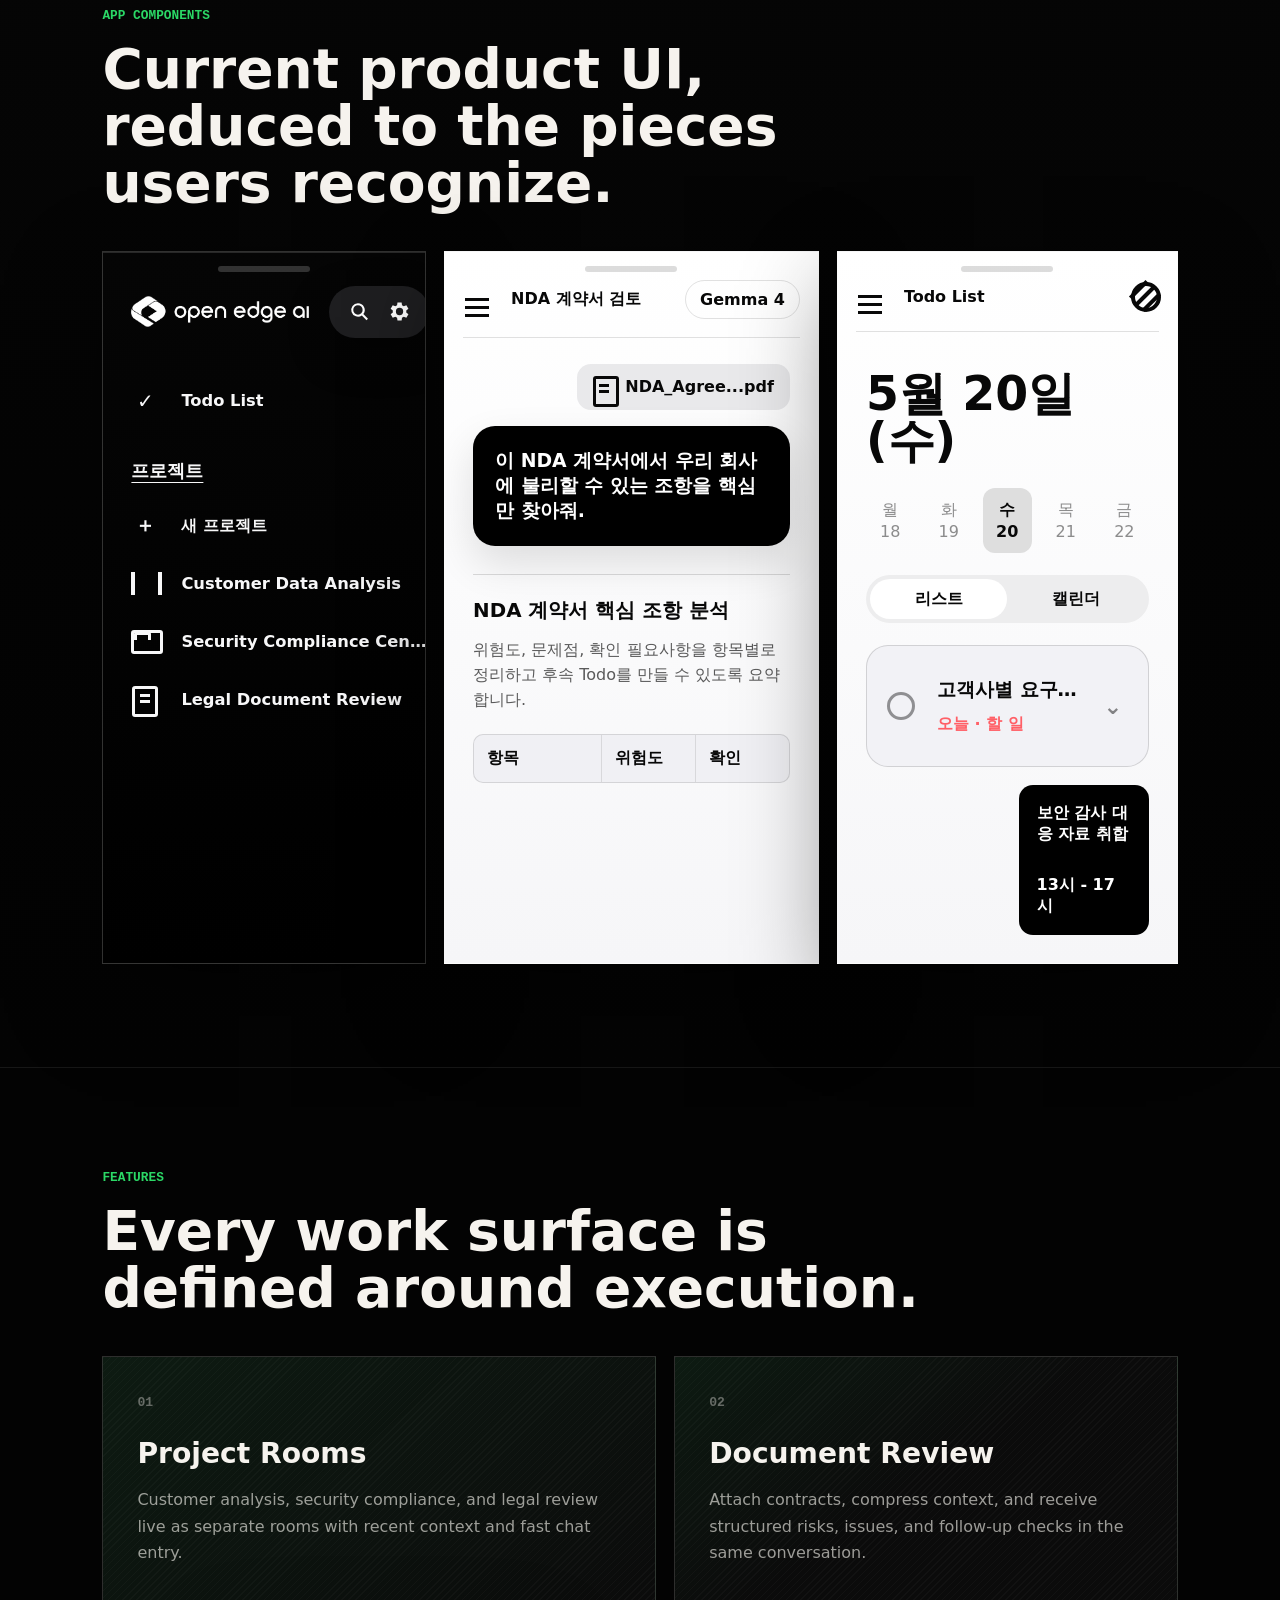
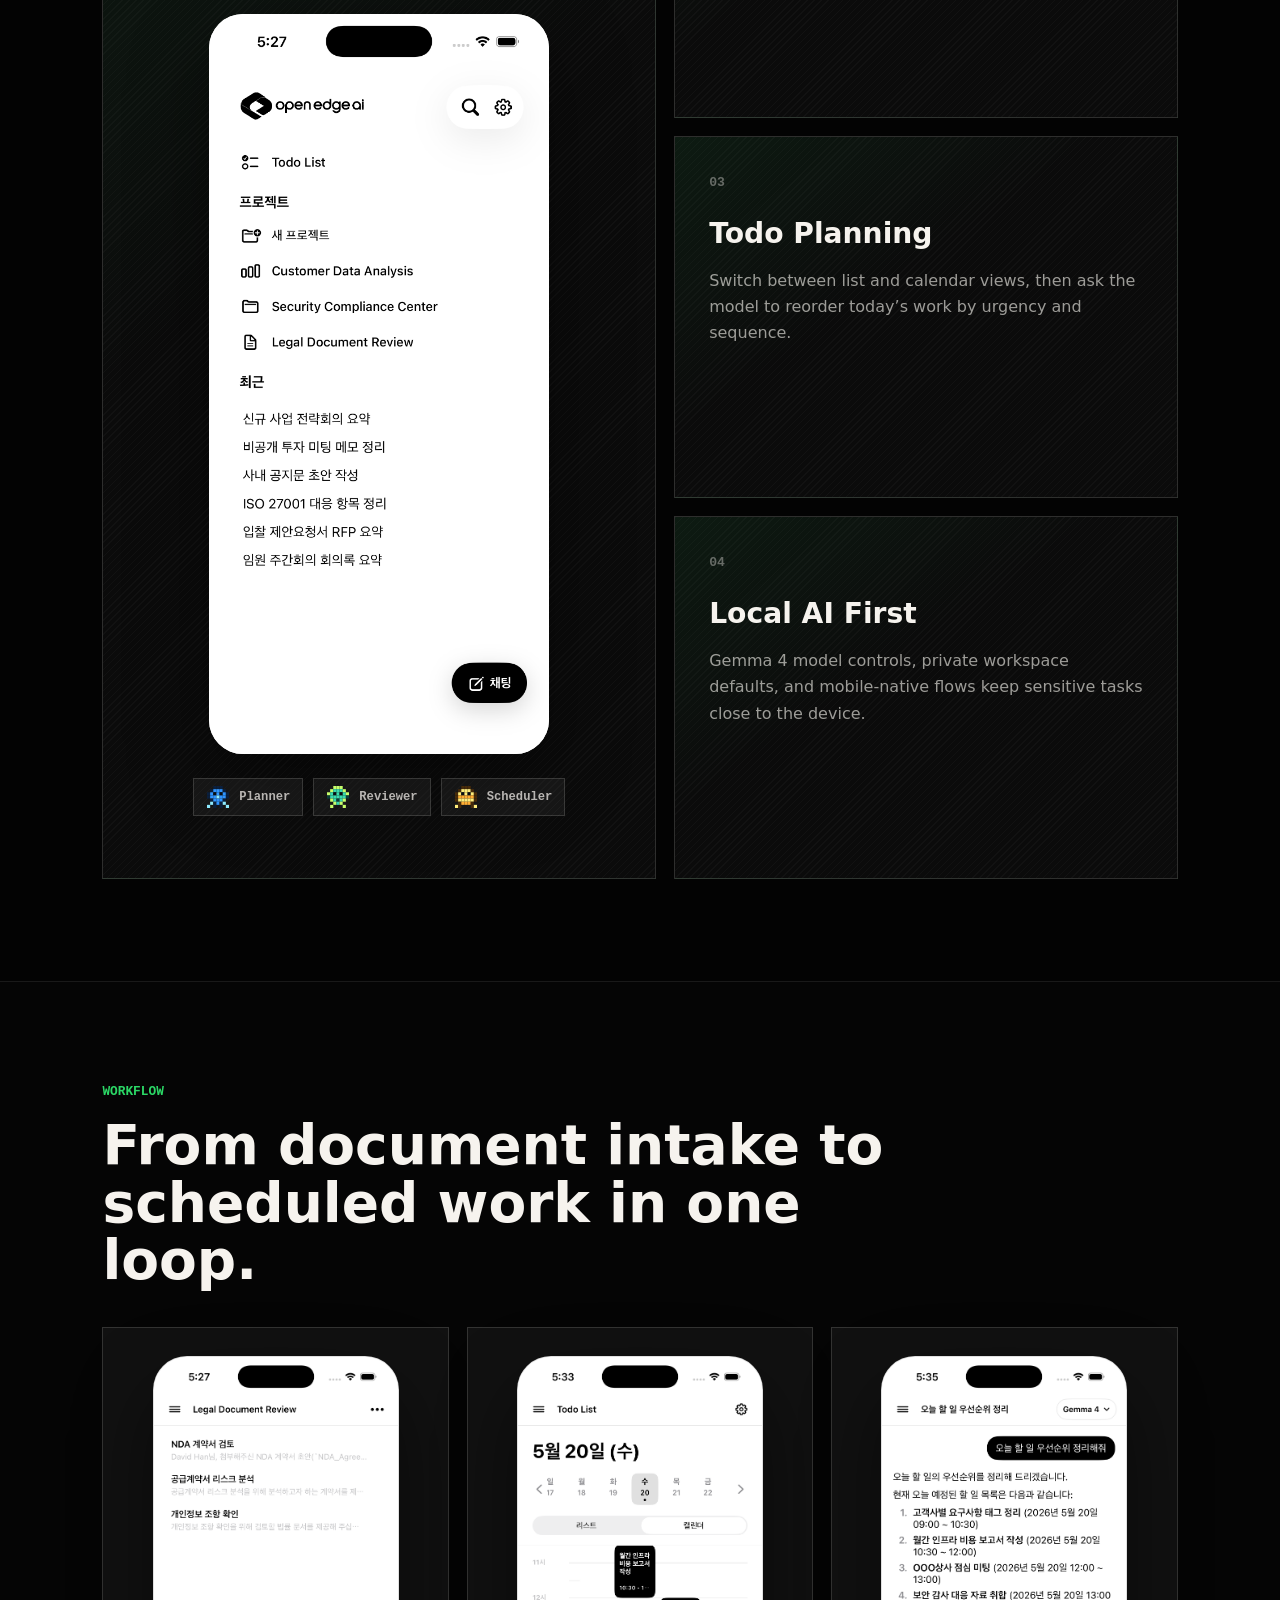
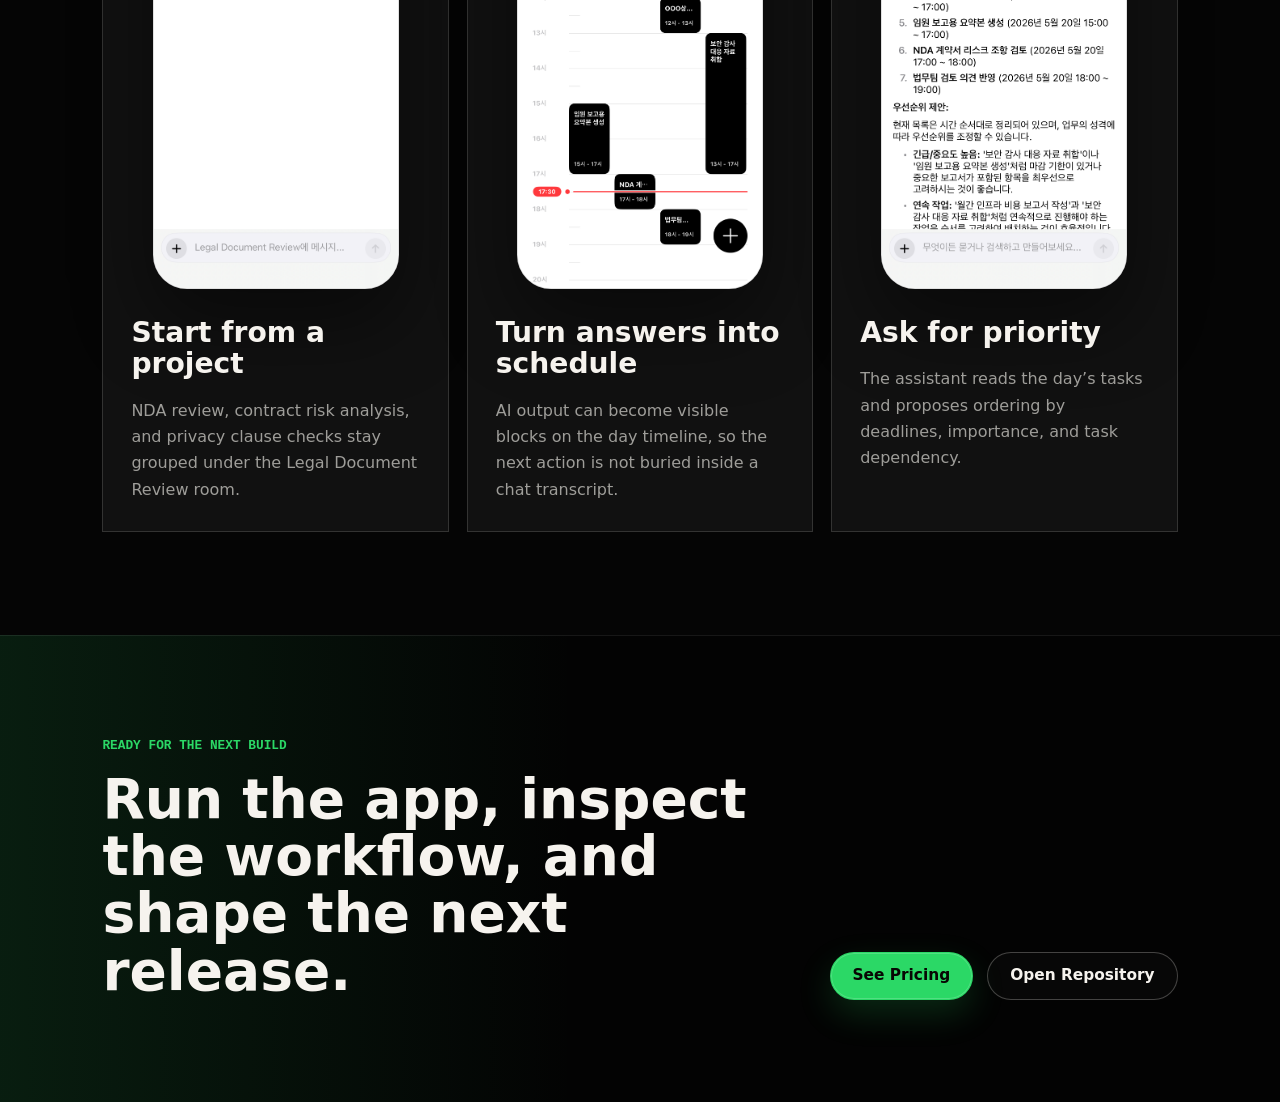
==== commit 27292249: "Refine Pages design with Qoder-inspired pricing" ====
--- a/index.html
+++ b/index.html
@@ -26,6 +26,10 @@
     <script src="./pets.js" defer></script>
   </head>
   <body class="home-page">
+    <div class="announcement-bar" role="status">
+      Open-source beta: self-host the core app, add hosted credits only when you need them.
+      <span aria-hidden="true">×</span>
+    </div>
     <header class="site-header">
       <a class="brand" href="./index.html" aria-label="Open Edge AI home">
         <img
@@ -59,7 +63,7 @@
         <div class="hero-content">
           <p class="beta-pill">
             <span></span>
-            Public Beta Access
+            Community Edition Ready
           </p>
           <h1>
             <span>Ship Workflows,</span>
--- a/styles.css
+++ b/styles.css
@@ -3,16 +3,18 @@
   --bg-soft: #080808;
   --panel: #0b0b0b;
   --panel-strong: #111111;
-  --panel-warm: #15100b;
+  --panel-warm: #0d1510;
   --text: #f6f3ee;
   --muted: rgba(246, 243, 238, 0.62);
   --faint: rgba(246, 243, 238, 0.36);
   --line: rgba(246, 243, 238, 0.15);
   --line-strong: rgba(246, 243, 238, 0.25);
-  --orange: #ff7f18;
-  --orange-strong: #ff8a20;
-  --orange-dim: rgba(255, 127, 24, 0.16);
-  --green: #73a96b;
+  --orange: #2bd866;
+  --orange-strong: #44ef7d;
+  --orange-dim: rgba(43, 216, 102, 0.16);
+  --green: #2bd866;
+  --mint: #d8ead8;
+  --mint-text: #53665b;
   --blue: #5d8bff;
   --mono: "SFMono-Regular", "SF Mono", Consolas, "Liberation Mono", Menlo,
     monospace;
@@ -64,6 +66,28 @@
   padding: 0;
 }
 
+.announcement-bar {
+  position: relative;
+  z-index: 120;
+  display: grid;
+  grid-template-columns: 1fr auto;
+  align-items: center;
+  width: 100%;
+  min-height: 34px;
+  padding: 0 clamp(18px, 4vw, 44px);
+  background: var(--mint);
+  color: var(--mint-text);
+  font-size: 0.92rem;
+  font-weight: 690;
+  text-align: center;
+}
+
+.announcement-bar span {
+  color: rgba(9, 14, 11, 0.48);
+  font-size: 1.25rem;
+  line-height: 1;
+}
+
 .site-header {
   position: sticky;
   top: 0;
@@ -76,7 +100,7 @@
   margin: 0;
   padding: 0 clamp(18px, 8vw, 118px);
   border-bottom: 1px solid rgba(255, 255, 255, 0.09);
-  background: rgba(3, 3, 3, 0.9);
+  background: rgba(5, 6, 6, 0.94);
   backdrop-filter: blur(18px);
 }
 
@@ -124,10 +148,11 @@
   justify-content: center;
   gap: 11px;
   min-height: 40px;
-  padding: 0 18px;
-  border: 1px solid rgba(0, 0, 0, 0.4);
-  background: var(--orange);
-  color: #080604;
+  padding: 0 19px;
+  border: 1px solid rgba(255, 255, 255, 0.12);
+  border-radius: 999px;
+  background: #f5f7f4;
+  color: #070908;
   font-size: 0.92rem;
   font-weight: 800;
   line-height: 1;
@@ -137,7 +162,7 @@
 
 .header-action:hover,
 .header-action:focus-visible {
-  background: #ffa04a;
+  background: #ffffff;
   outline: none;
   transform: translateY(-1px);
 }
@@ -167,7 +192,7 @@
   pointer-events: none;
   background-image: radial-gradient(
       circle,
-      rgba(255, 127, 24, 0.62) 0 1.4px,
+      rgba(43, 216, 102, 0.45) 0 1.25px,
       transparent 1.6px
     ),
     radial-gradient(
@@ -198,8 +223,8 @@
   pointer-events: none;
   background: linear-gradient(
       115deg,
-      rgba(255, 127, 24, 0.36) 0%,
-      rgba(255, 127, 24, 0.18) 18%,
+      rgba(43, 216, 102, 0.22) 0%,
+      rgba(43, 216, 102, 0.11) 18%,
       transparent 52%
     ),
     linear-gradient(180deg, transparent 0%, rgba(0, 0, 0, 0.86) 72%);
@@ -240,7 +265,7 @@
   height: 7px;
   border-radius: 50%;
   background: var(--orange);
-  box-shadow: 0 0 18px rgba(255, 127, 24, 0.72);
+  box-shadow: 0 0 18px rgba(43, 216, 102, 0.72);
 }
 
 .hero-content h1,
@@ -303,6 +328,7 @@
   min-height: 48px;
   padding: 0 22px;
   border: 1px solid var(--line-strong);
+  border-radius: 999px;
   font-size: 0.96rem;
   font-weight: 800;
   line-height: 1;
@@ -322,16 +348,16 @@
 }
 
 .button-primary {
-  border-color: rgba(255, 127, 24, 0.78);
+  border-color: rgba(43, 216, 102, 0.78);
   background: var(--orange);
   color: #080604;
   box-shadow: inset 0 0 0 1px rgba(255, 255, 255, 0.18),
-    0 14px 34px rgba(255, 127, 24, 0.18);
+    0 14px 34px rgba(43, 216, 102, 0.18);
 }
 
 .button-primary:hover,
 .button-primary:focus-visible {
-  background: #ffa04a;
+  background: var(--orange-strong);
 }
 
 .button-secondary {
@@ -341,8 +367,8 @@
 
 .button-secondary:hover,
 .button-secondary:focus-visible {
-  border-color: rgba(255, 127, 24, 0.55);
-  color: #ffb15f;
+  border-color: rgba(43, 216, 102, 0.55);
+  color: #8ff5ad;
 }
 
 .trust-rail {
@@ -391,7 +417,7 @@
   border: 1px solid rgba(255, 255, 255, 0.13);
   background: #070707;
   box-shadow: 0 60px 130px rgba(0, 0, 0, 0.64),
-    0 -40px 100px rgba(255, 127, 24, 0.12);
+    0 -40px 100px rgba(43, 216, 102, 0.1);
 }
 
 .preview-window::before {
@@ -401,7 +427,7 @@
   pointer-events: none;
   background: linear-gradient(
       115deg,
-      rgba(255, 127, 24, 0.14),
+      rgba(43, 216, 102, 0.12),
       transparent 32%
     ),
     radial-gradient(
@@ -447,7 +473,7 @@
   grid-template-columns: 220px minmax(0, 1fr) 360px;
   min-height: 430px;
   overflow: hidden;
-  background: linear-gradient(180deg, rgba(255, 127, 24, 0.08), transparent 45%),
+  background: linear-gradient(180deg, rgba(43, 216, 102, 0.08), transparent 45%),
     #0a0c0f;
 }
 
@@ -533,7 +559,7 @@
 .code-panel li:nth-child(5) code,
 .code-panel li:nth-child(6) code,
 .code-panel li:nth-child(7) code {
-  color: #ffb15f;
+  color: #8ff5ad;
 }
 
 .screen-stack {
@@ -1089,7 +1115,7 @@
   border: 1px solid var(--line);
   background: linear-gradient(
       145deg,
-      rgba(255, 127, 24, 0.08),
+      rgba(43, 216, 102, 0.08),
       transparent 42%
     ),
     var(--panel);
@@ -1237,7 +1263,7 @@
   margin: 0;
   padding: clamp(76px, 8vw, 112px) clamp(20px, 8vw, 120px);
   border-top: 1px solid rgba(255, 255, 255, 0.08);
-  background: linear-gradient(90deg, rgba(255, 127, 24, 0.14), transparent 45%),
+  background: linear-gradient(90deg, rgba(43, 216, 102, 0.12), transparent 45%),
     var(--bg);
 }
 
@@ -1251,43 +1277,72 @@
 }
 
 .pricing-hero {
-  padding-top: clamp(74px, 7vw, 92px);
+  padding-top: clamp(48px, 6vw, 76px);
+}
+
+.pricing-page .hero-grid {
+  opacity: 0;
+}
+
+.pricing-page .pricing-intro {
+  justify-items: start;
+  width: min(100%, 1320px);
+  text-align: left;
 }
 
 .pricing-intro h1 {
-  font-size: clamp(2.9rem, 4.6vw, 4.7rem);
+  font-family: var(--sans);
+  font-size: clamp(2.2rem, 3vw, 2.8rem);
+  font-weight: 720;
 }
 
 .pricing-intro p {
+  width: min(100%, 640px);
+  margin-top: 14px;
   color: rgba(246, 243, 238, 0.5);
 }
 
-.billing-toggle {
+.pricing-group,
+.sales-policy {
+  position: relative;
+  z-index: 3;
+  width: min(100%, 1320px);
+  margin: clamp(48px, 5vw, 66px) auto 0;
+}
+
+.pricing-group-head {
+  display: flex;
+  align-items: center;
+  justify-content: space-between;
+  gap: 18px;
+  margin-bottom: 26px;
+}
+
+.pricing-group-head h2 {
+  margin: 0;
+  color: var(--text);
+  font-size: clamp(1.35rem, 2vw, 1.65rem);
+  font-weight: 760;
+}
+
+.pricing-group-head a,
+.pricing-group-head span {
   display: inline-flex;
   align-items: center;
-  margin-top: 44px;
+  min-height: 32px;
+  padding: 0 13px;
   border: 1px solid var(--line);
-  background: rgba(255, 255, 255, 0.05);
-  font-family: var(--mono);
-  font-size: 0.82rem;
-  font-weight: 800;
-}
-
-.billing-toggle span,
-.billing-toggle strong {
-  display: grid;
-  place-items: center;
-  min-height: 38px;
-  padding: 0 14px;
-}
-
-.billing-toggle span {
-  color: rgba(246, 243, 238, 0.74);
-}
-
-.billing-toggle strong {
-  background: var(--orange);
-  color: #080604;
+  border-radius: 999px;
+  color: rgba(246, 243, 238, 0.7);
+  font-size: 0.84rem;
+  font-weight: 690;
+}
+
+.pricing-group-head a:hover,
+.pricing-group-head a:focus-visible {
+  border-color: rgba(43, 216, 102, 0.55);
+  color: #8ff5ad;
+  outline: none;
 }
 
 .pricing-grid {
@@ -1295,37 +1350,43 @@
   z-index: 3;
   display: grid;
   grid-template-columns: repeat(3, minmax(0, 1fr));
-  width: min(100%, 1080px);
-  margin: clamp(40px, 4.8vw, 54px) auto 0;
-  border: 1px dashed rgba(246, 243, 238, 0.18);
-  background: rgba(255, 255, 255, 0.02);
-  box-shadow: 0 40px 110px rgba(0, 0, 0, 0.44);
+  gap: 20px;
+  width: 100%;
+  margin: 0;
+}
+
+.pricing-grid.four-up {
+  grid-template-columns: repeat(4, minmax(0, 1fr));
+}
+
+.pricing-grid.two-up {
+  grid-template-columns: repeat(2, minmax(0, 1fr));
+  width: min(100%, 650px);
 }
 
 .price-card {
   position: relative;
   display: grid;
   align-content: start;
-  min-height: 520px;
-  padding: 28px 18px 22px;
-  border-right: 1px solid var(--line);
-  background: rgba(0, 0, 0, 0.45);
-}
-
-.price-card:last-child {
-  border-right: 0;
+  min-height: 362px;
+  padding: 26px 24px 24px;
+  overflow: hidden;
+  border: 1px solid rgba(246, 243, 238, 0.12);
+  border-radius: 8px;
+  background: #171817;
+  box-shadow: inset 0 1px 0 rgba(255, 255, 255, 0.03);
 }
 
 .price-card.popular {
-  border-top: 5px solid var(--orange);
+  border-color: rgba(43, 216, 102, 0.58);
   background: linear-gradient(
       160deg,
-      rgba(255, 127, 24, 0.13),
+      rgba(43, 216, 102, 0.16),
       rgba(0, 0, 0, 0) 45%
     ),
-    rgba(13, 13, 13, 0.94);
-  box-shadow: 0 0 0 1px rgba(255, 127, 24, 0.24),
-    0 0 80px rgba(255, 127, 24, 0.1);
+    #171817;
+  box-shadow: 0 0 0 1px rgba(43, 216, 102, 0.18),
+    0 18px 80px rgba(43, 216, 102, 0.08);
 }
 
 .popular-label {
@@ -1335,8 +1396,8 @@
   min-height: 22px;
   padding: 0 15px;
   border-radius: 999px;
-  background: rgba(255, 127, 24, 0.45);
-  color: #ffc081;
+  background: rgba(43, 216, 102, 0.2);
+  color: #84f3a7;
   font-family: var(--mono);
   font-size: 0.68rem;
   font-weight: 900;
@@ -1347,7 +1408,9 @@
   position: relative;
   margin: 0;
   color: var(--text);
-  font-size: 1.35rem;
+  padding-right: 80px;
+  color: rgba(246, 243, 238, 0.72);
+  font-size: 1.2rem;
   font-weight: 850;
 }
 
@@ -1355,7 +1418,7 @@
   position: relative;
   min-height: 0;
   margin: 20px 10px 0 0;
-  color: rgba(246, 243, 238, 0.82);
+  color: rgba(246, 243, 238, 0.58);
   font-size: 0.98rem;
   font-weight: 590;
   line-height: 1.25;
@@ -1376,7 +1439,7 @@
 .price span {
   color: var(--text);
   font-family: var(--mono);
-  font-size: clamp(2.25rem, 4vw, 3.3rem);
+  font-size: clamp(2.4rem, 4vw, 3.25rem);
   font-weight: 650;
   line-height: 1;
 }
@@ -1404,7 +1467,7 @@
   min-height: 128px;
   margin: 22px 0 24px;
   padding: 0;
-  color: rgba(246, 243, 238, 0.42);
+  color: rgba(246, 243, 238, 0.75);
   font-size: 0.94rem;
   font-weight: 650;
   list-style: none;
@@ -1418,12 +1481,9 @@
 .price-card li::before {
   position: absolute;
   left: 0;
-  top: 0.45em;
-  width: 10px;
-  height: 10px;
-  border-radius: 50%;
-  background: var(--orange);
-  content: "";
+  top: 0;
+  color: var(--orange);
+  content: "✓";
 }
 
 .price-button {
@@ -1433,6 +1493,7 @@
   min-height: 40px;
   margin-top: auto;
   border: 1px solid var(--line-strong);
+  border-radius: 999px;
   color: rgba(246, 243, 238, 0.9);
   font-size: 0.92rem;
   font-weight: 850;
@@ -1442,7 +1503,7 @@
 .price-button:hover,
 .price-button:focus-visible {
   border-color: var(--orange);
-  color: #ffb15f;
+  color: #8ff5ad;
   outline: none;
 }
 
@@ -1454,40 +1515,55 @@
 
 .price-button.filled:hover,
 .price-button.filled:focus-visible {
-  background: #ffa04a;
+  background: var(--orange-strong);
   color: #080604;
 }
 
-.pricing-inclusions {
-  position: relative;
-  z-index: 3;
-  display: grid;
-  grid-template-columns: 1.2fr repeat(4, minmax(0, 1fr));
-  width: min(100%, 1080px);
-  margin: 18px auto 0;
+.pricing-note {
+  width: min(100%, 920px);
+  margin: 20px 0 0;
+  color: rgba(246, 243, 238, 0.48);
+  font-size: 0.95rem;
+  font-weight: 600;
+  line-height: 1.55;
+}
+
+.policy-grid {
+  display: grid;
+  grid-template-columns: repeat(4, minmax(0, 1fr));
+  gap: 1px;
+  overflow: hidden;
   border: 1px solid var(--line);
-  background: rgba(255, 255, 255, 0.03);
-}
-
-.pricing-inclusions span,
-.pricing-inclusions strong {
-  display: grid;
-  place-items: center;
-  min-height: 46px;
-  padding: 0 14px;
-  border-right: 1px solid var(--line);
-  color: rgba(246, 243, 238, 0.48);
-  font-size: 0.78rem;
-  font-weight: 780;
-  text-align: center;
-}
-
-.pricing-inclusions strong {
-  color: rgba(246, 243, 238, 0.68);
-}
-
-.pricing-inclusions > :last-child {
-  border-right: 0;
+  border-radius: 8px;
+  background: var(--line);
+}
+
+.policy-grid article {
+  min-height: 184px;
+  padding: 24px;
+  background: rgba(10, 11, 10, 0.96);
+}
+
+.policy-grid span {
+  display: block;
+  margin-bottom: 32px;
+  color: rgba(246, 243, 238, 0.34);
+  font-family: var(--mono);
+  font-size: 0.75rem;
+  font-weight: 850;
+}
+
+.policy-grid strong {
+  color: var(--text);
+  font-size: 1rem;
+  font-weight: 820;
+}
+
+.policy-grid p {
+  margin: 12px 0 0;
+  color: rgba(246, 243, 238, 0.56);
+  font-size: 0.93rem;
+  line-height: 1.55;
 }
 
 .todo-hero {
@@ -1562,15 +1638,13 @@
   }
 
   .workflow-rail,
-  .pricing-inclusions {
+  .policy-grid {
     grid-template-columns: repeat(2, minmax(0, 1fr));
   }
 
   .trust-rail span,
   .trust-rail strong,
-  .workflow-rail article,
-  .pricing-inclusions span,
-  .pricing-inclusions strong {
+  .workflow-rail article {
     border-bottom: 1px solid var(--line);
   }
 
@@ -1578,17 +1652,22 @@
     border-right: 0;
   }
 
-  .workflow-rail article:nth-child(2n),
-  .pricing-inclusions > :nth-child(2n) {
+  .workflow-rail article:nth-child(2n) {
     border-right: 0;
   }
 
   .feature-grid,
   .component-showcase,
   .workflow-grid,
-  .pricing-grid,
   .todo-hero {
     grid-template-columns: 1fr;
+  }
+
+  .pricing-grid,
+  .pricing-grid.four-up,
+  .pricing-grid.two-up {
+    grid-template-columns: repeat(2, minmax(0, 1fr));
+    width: 100%;
   }
 
   .feature-large {
@@ -1596,16 +1675,6 @@
     min-height: 0;
   }
 
-  .price-card,
-  .price-card:last-child {
-    border-right: 0;
-    border-bottom: 1px solid var(--line);
-  }
-
-  .price-card:last-child {
-    border-bottom: 0;
-  }
-
   .cta-section {
     display: grid;
   }
@@ -1618,6 +1687,21 @@
 @media (max-width: 760px) {
   [id] {
     scroll-margin-top: 116px;
+  }
+
+  .announcement-bar {
+    min-height: 34px;
+    padding: 4px 30px 4px 14px;
+    font-size: 0.76rem;
+    line-height: 1.2;
+    text-align: left;
+  }
+
+  .announcement-bar span {
+    position: absolute;
+    top: 50%;
+    right: 12px;
+    transform: translateY(-50%);
   }
 
   .site-header {
@@ -1709,15 +1793,16 @@
   }
 
   .workflow-rail,
-  .pricing-inclusions {
+  .policy-grid,
+  .pricing-grid,
+  .pricing-grid.four-up,
+  .pricing-grid.two-up {
     grid-template-columns: 1fr;
   }
 
   .trust-rail span,
   .trust-rail strong,
-  .workflow-rail article,
-  .pricing-inclusions span,
-  .pricing-inclusions strong {
+  .workflow-rail article {
     border-right: 0;
   }
 
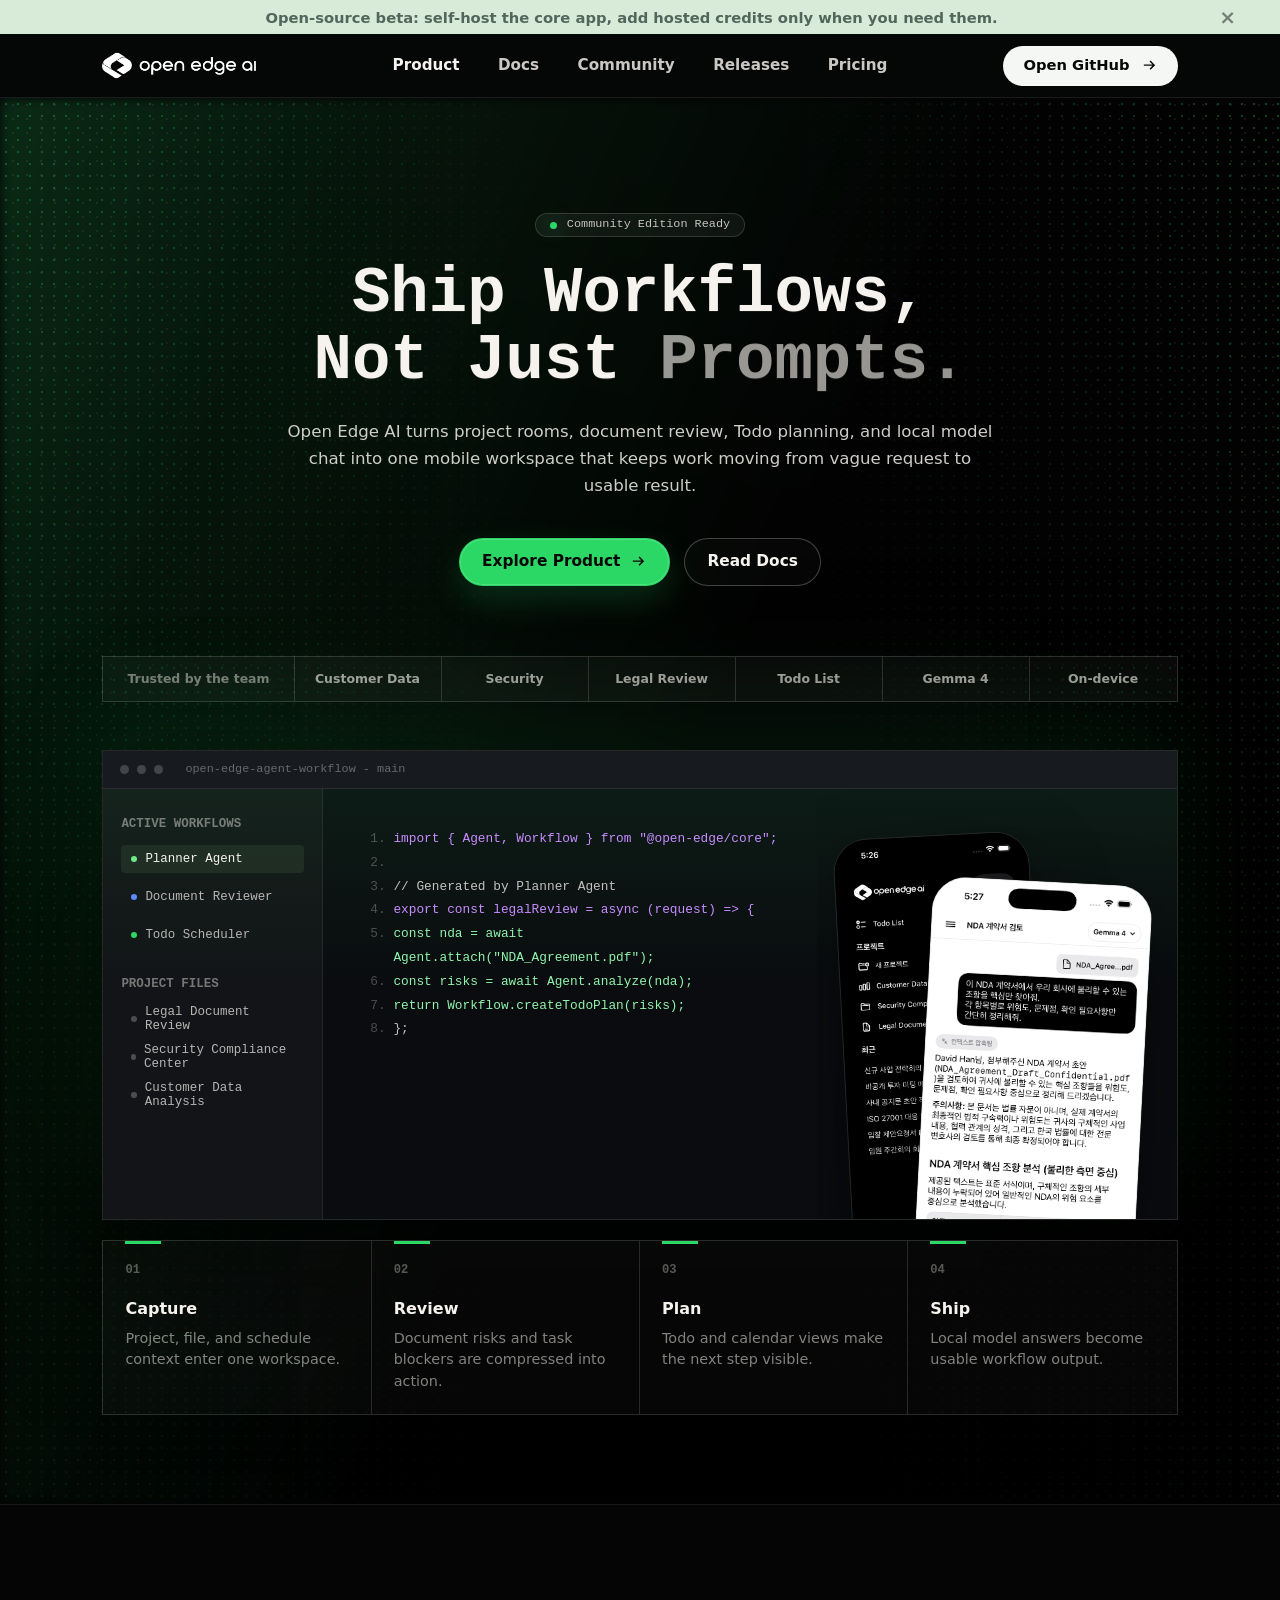
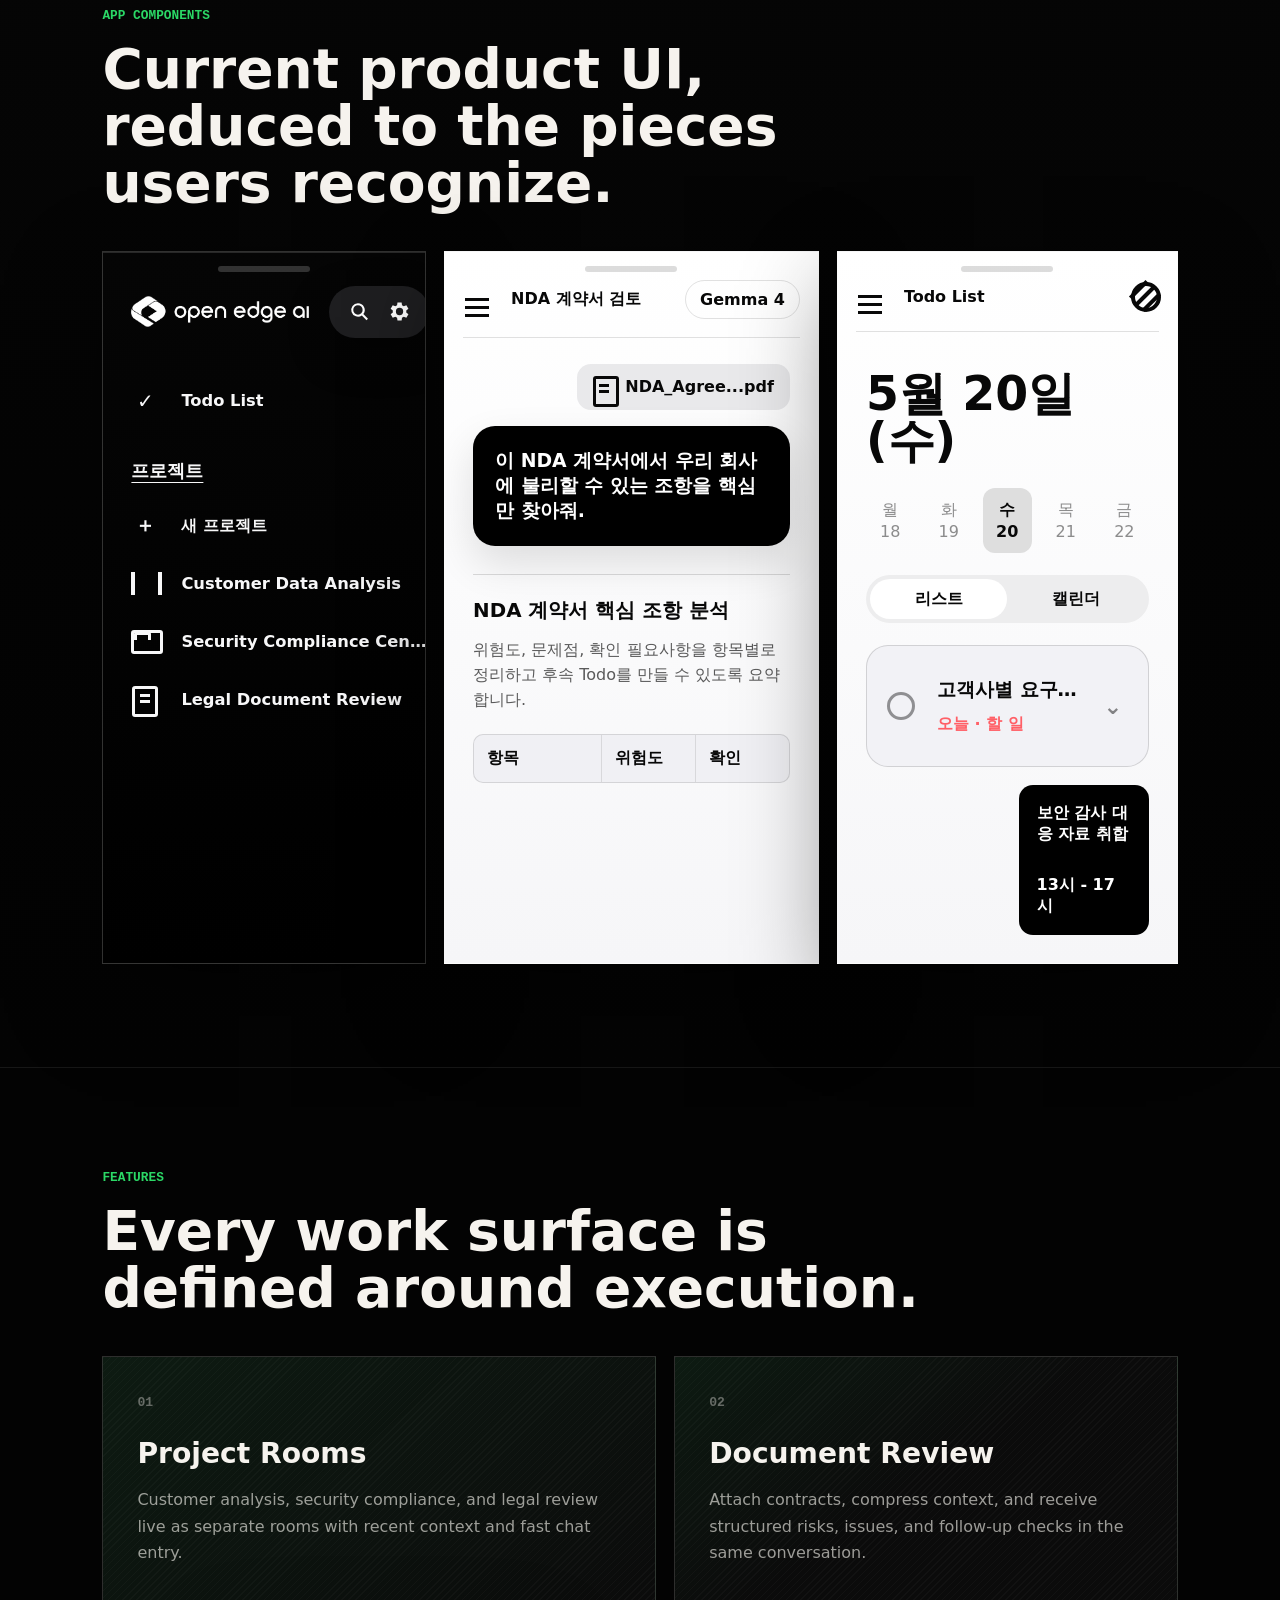
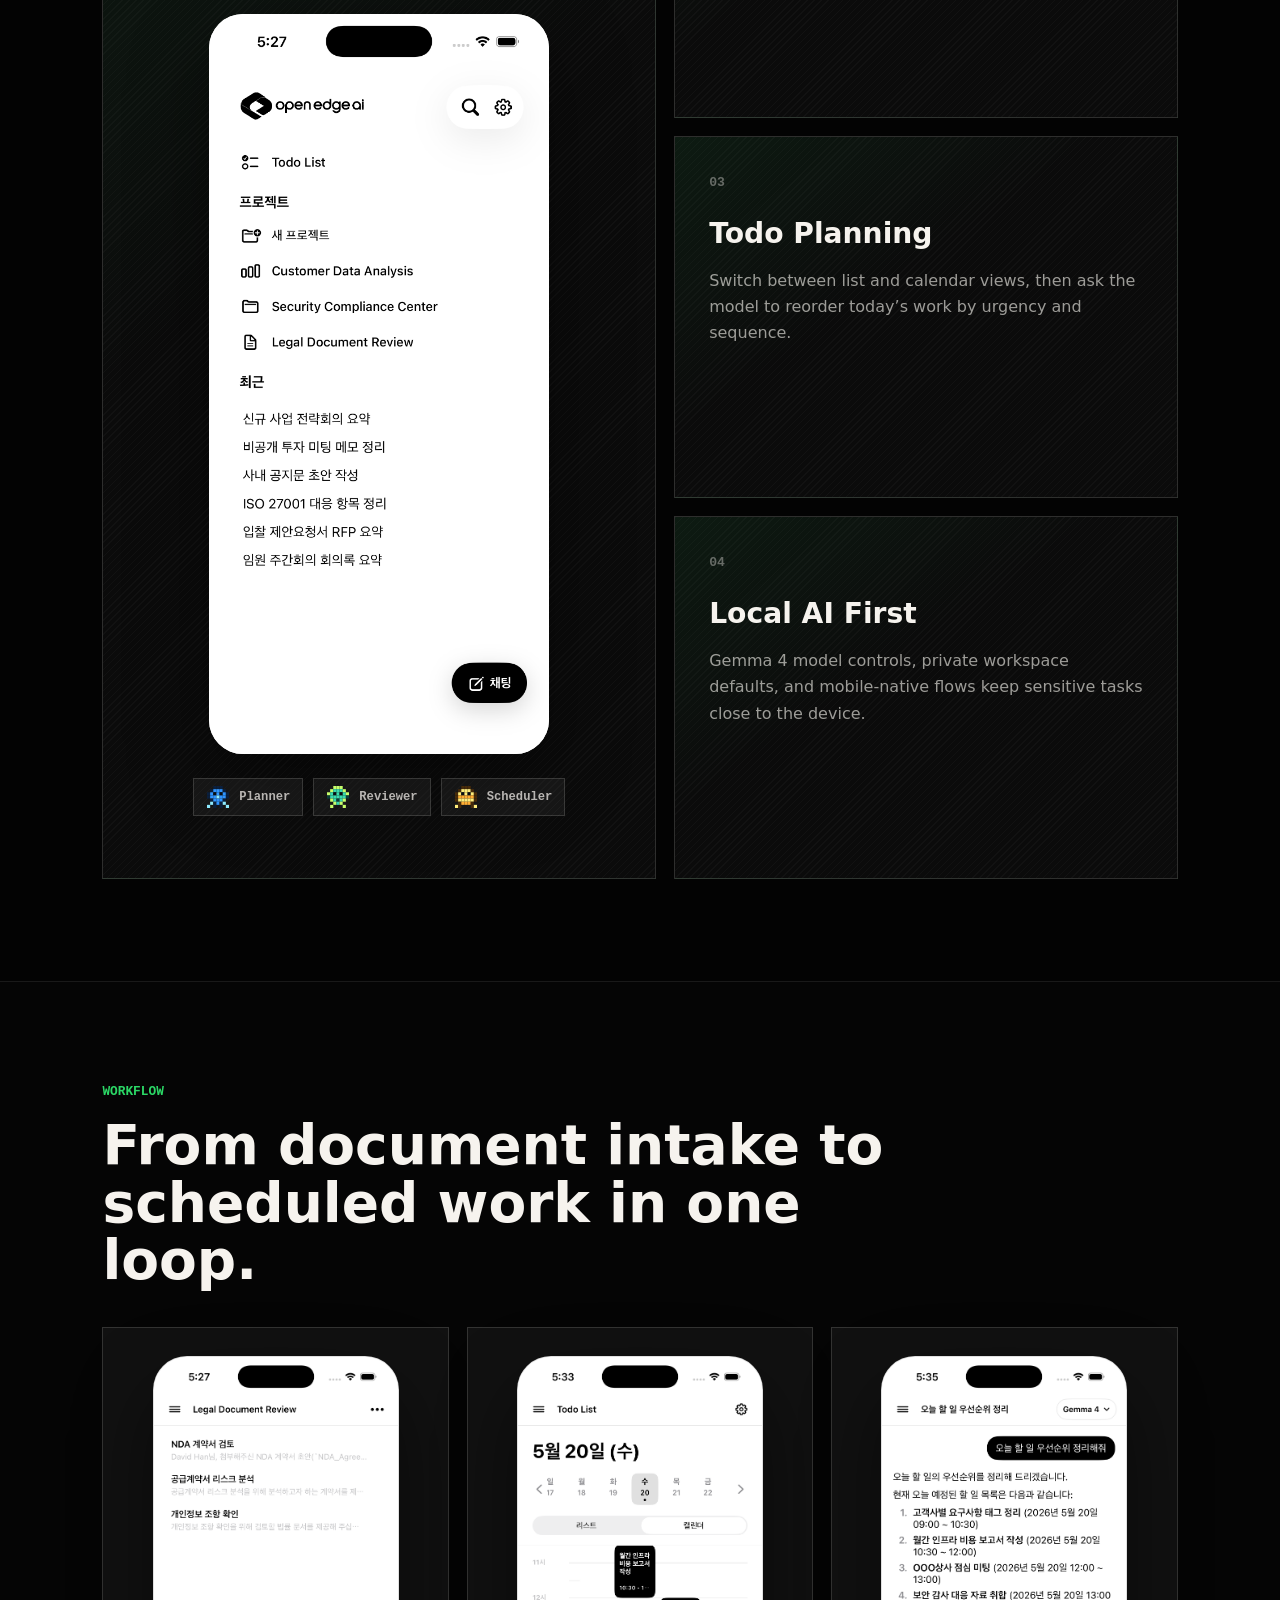
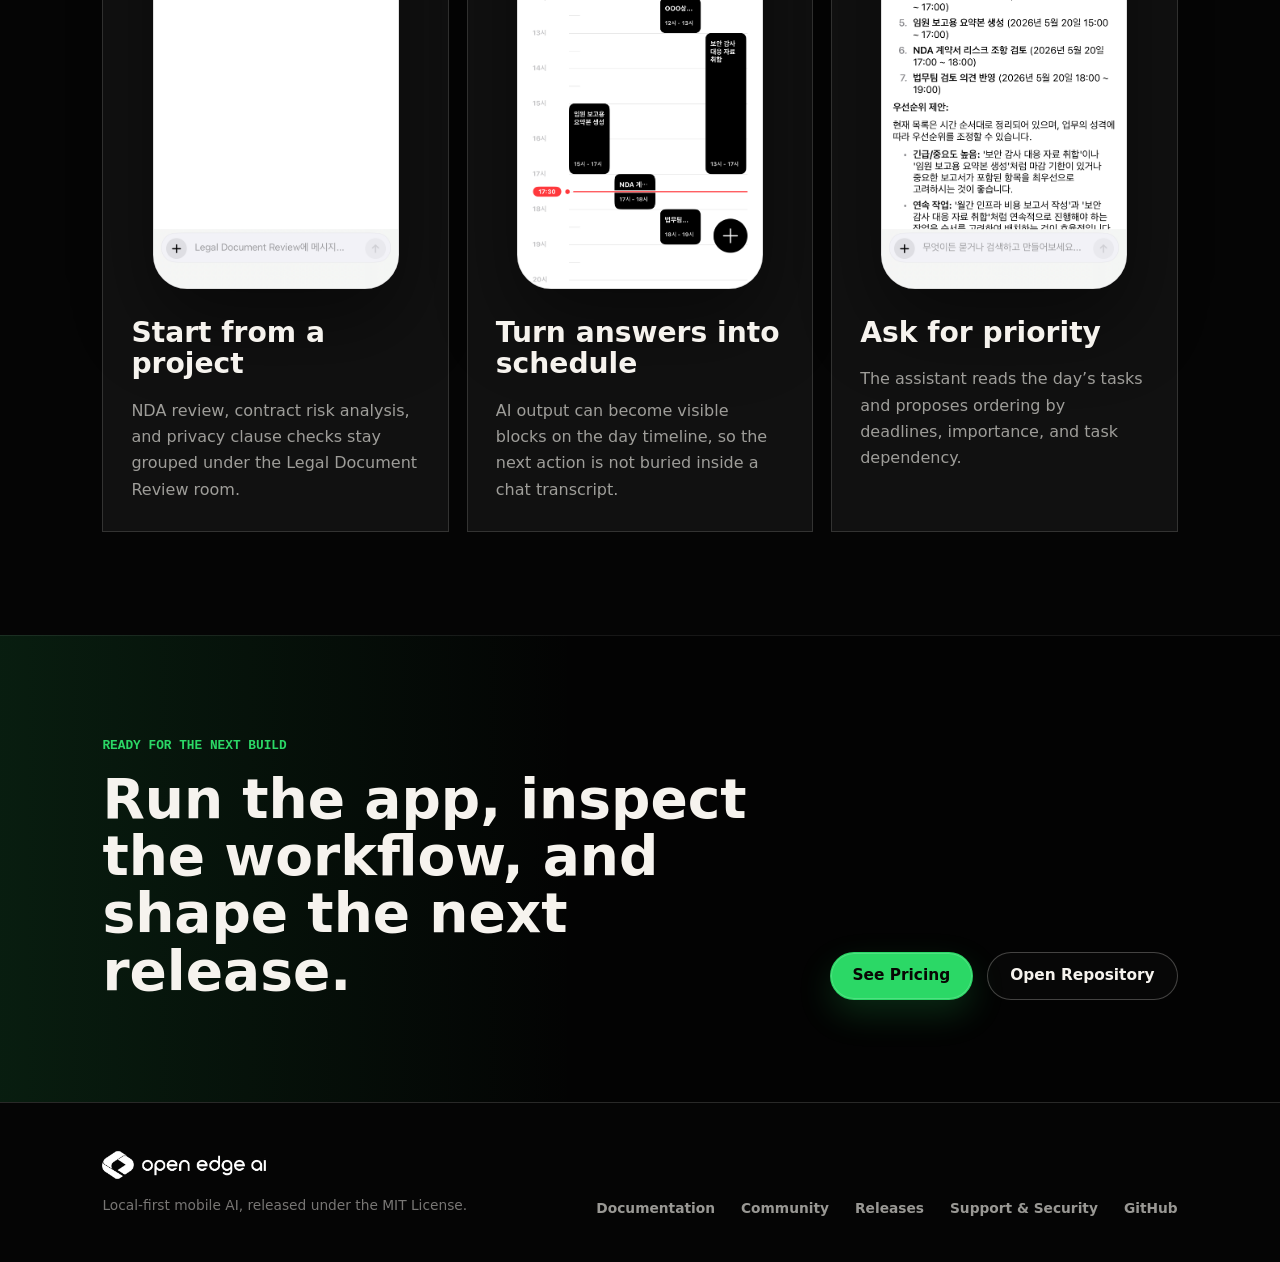
==== commit 05ba12be: "Build open-source docs site and SEO foundation" ====
--- a/index.html
+++ b/index.html
@@ -1,21 +1,29 @@
 <!DOCTYPE html>
-<html lang="ko">
+<html lang="en">
   <head>
     <meta charset="utf-8" />
     <meta name="viewport" content="width=device-width, initial-scale=1" />
     <meta
       name="description"
-      content="Open Edge AI는 프로젝트, 문서 리뷰, Todo List, 온디바이스 AI 채팅을 하나의 모바일 워크스페이스로 연결합니다."
+      content="Open Edge AI is an open-source, local-first mobile AI workspace for private chat, work folders, on-device models, retrieval, and multimodal input."
     />
+    <meta name="robots" content="index, follow" />
     <meta name="theme-color" content="#030303" />
-    <meta property="og:title" content="Open Edge AI" />
+    <meta property="og:title" content="Open Edge AI - Local-first mobile AI" />
     <meta
       property="og:description"
-      content="Projects, documents, Todo List, and local AI chat in one mobile workspace."
+      content="Open-source mobile AI with private context, local model runtimes, retrieval, and native Android and iOS experiences."
     />
     <meta property="og:type" content="website" />
-    <meta property="og:image" content="./assets/open-edge-ai-logo.png" />
-    <title>Open Edge AI - Ship AI Workflows</title>
+    <meta property="og:url" content="https://open-edge-ai-app.github.io/" />
+    <meta property="og:image" content="https://open-edge-ai-app.github.io/assets/open-edge-ai-logo.png" />
+    <meta name="twitter:card" content="summary_large_image" />
+    <meta name="twitter:title" content="Open Edge AI - Local-first mobile AI" />
+    <meta name="twitter:description" content="Open-source mobile AI with private context and on-device model runtimes." />
+    <meta name="twitter:image" content="https://open-edge-ai-app.github.io/assets/open-edge-ai-logo.png" />
+    <link rel="canonical" href="https://open-edge-ai-app.github.io/" />
+    <link rel="manifest" href="./site.webmanifest" />
+    <title>Open Edge AI - Local-first mobile AI</title>
     <link
       rel="icon"
       type="image/png"
@@ -24,11 +32,35 @@
     <link rel="apple-touch-icon" href="./assets/open-edge-ai-icon-white.png" />
     <link rel="stylesheet" href="./styles.css" />
     <script src="./pets.js" defer></script>
+    <script src="./site.js" defer></script>
+    <script type="application/ld+json">
+      {
+        "@context": "https://schema.org",
+        "@graph": [
+          {
+            "@type": "WebSite",
+            "name": "Open Edge AI",
+            "url": "https://open-edge-ai-app.github.io/",
+            "description": "Open-source, local-first mobile AI workspace."
+          },
+          {
+            "@type": "SoftwareApplication",
+            "name": "Open Edge AI",
+            "applicationCategory": "DeveloperApplication",
+            "operatingSystem": "Android, iOS, Web",
+            "isAccessibleForFree": true,
+            "license": "https://opensource.org/license/mit",
+            "codeRepository": "https://github.com/open-edge-ai-app/core-app",
+            "url": "https://open-edge-ai-app.github.io/"
+          }
+        ]
+      }
+    </script>
   </head>
   <body class="home-page">
     <div class="announcement-bar" role="status">
       Open-source beta: self-host the core app, add hosted credits only when you need them.
-      <span aria-hidden="true">×</span>
+      <button type="button" aria-label="Dismiss announcement">×</button>
     </div>
     <header class="site-header">
       <a class="brand" href="./index.html" aria-label="Open Edge AI home">
@@ -39,11 +71,11 @@
         />
       </a>
       <nav class="site-nav" aria-label="Primary navigation">
-        <a class="active" href="./index.html#product">Product</a>
-        <a href="./index.html#components">Components</a>
+        <a class="active" href="./features.html">Product</a>
+        <a href="./docs/">Docs</a>
+        <a href="./community.html">Community</a>
+        <a href="./releases.html">Releases</a>
         <a href="./pricing.html">Pricing</a>
-        <a href="./todo.html">Todo List</a>
-        <a href="#contact">Contact</a>
       </nav>
       <a
         class="header-action"
@@ -81,8 +113,8 @@
                 <path d="M13.5 5 20 11.5 13.5 18l-1.42-1.42 4.08-4.08H4v-2h12.16L12.08 6.42 13.5 5Z" />
               </svg>
             </a>
-            <a class="button button-secondary" href="./pricing.html">
-              View Pricing
+            <a class="button button-secondary" href="./docs/">
+              Read Docs
             </a>
           </div>
         </div>
@@ -408,5 +440,18 @@
         </div>
       </section>
     </main>
+    <footer class="site-footer">
+      <a class="footer-brand" href="./index.html">
+        <img src="./assets/open-edge-ai-brand-white.png" alt="Open Edge AI" />
+        <span>Local-first mobile AI, released under the MIT License.</span>
+      </a>
+      <div class="footer-links">
+        <a href="./docs/">Documentation</a>
+        <a href="./community.html">Community</a>
+        <a href="./releases.html">Releases</a>
+        <a href="./support.html">Support & Security</a>
+        <a href="https://github.com/open-edge-ai-app/core-app">GitHub</a>
+      </div>
+    </footer>
   </body>
 </html>
--- a/styles.css
+++ b/styles.css
@@ -82,10 +82,21 @@
   text-align: center;
 }
 
-.announcement-bar span {
+.announcement-bar button {
+  padding: 0;
+  border: 0;
+  background: transparent;
   color: rgba(9, 14, 11, 0.48);
+  cursor: pointer;
+  font: inherit;
   font-size: 1.25rem;
   line-height: 1;
+}
+
+.announcement-bar button:hover,
+.announcement-bar button:focus-visible {
+  color: #17221b;
+  outline: none;
 }
 
 .site-header {
@@ -100,8 +111,13 @@
   margin: 0;
   padding: 0 clamp(18px, 8vw, 118px);
   border-bottom: 1px solid rgba(255, 255, 255, 0.09);
-  background: rgba(5, 6, 6, 0.94);
-  backdrop-filter: blur(18px);
+  isolation: isolate;
+  background: #050606;
+}
+
+.site-header > * {
+  position: relative;
+  z-index: 1;
 }
 
 .brand {
@@ -1697,7 +1713,7 @@
     text-align: left;
   }
 
-  .announcement-bar span {
+  .announcement-bar button {
     position: absolute;
     top: 50%;
     right: 12px;
@@ -1911,3 +1927,608 @@
     margin-top: 0;
   }
 }
+
+.site-footer {
+  display: flex;
+  align-items: end;
+  justify-content: space-between;
+  gap: 36px;
+  width: 100%;
+  padding: 46px clamp(20px, 8vw, 120px);
+  border-top: 1px solid var(--line);
+  background: #050505;
+}
+
+.footer-brand {
+  display: grid;
+  gap: 14px;
+  width: min(100%, 430px);
+  color: rgba(246, 243, 238, 0.48);
+  font-size: 0.86rem;
+  line-height: 1.5;
+}
+
+.footer-brand img {
+  width: 164px;
+  height: auto;
+}
+
+.footer-links {
+  display: flex;
+  flex-wrap: wrap;
+  gap: 12px 26px;
+  justify-content: end;
+  color: rgba(246, 243, 238, 0.62);
+  font-size: 0.86rem;
+  font-weight: 680;
+}
+
+.footer-links a:hover,
+.footer-links a:focus-visible {
+  color: var(--text);
+  outline: none;
+}
+
+.content-page,
+.docs-main {
+  width: 100%;
+  min-height: 70vh;
+  background: var(--bg);
+}
+
+.page-hero {
+  position: relative;
+  display: grid;
+  align-content: end;
+  min-height: 430px;
+  padding: clamp(92px, 11vw, 156px) clamp(20px, 8vw, 120px)
+    clamp(64px, 8vw, 104px);
+  overflow: hidden;
+  border-bottom: 1px solid var(--line);
+}
+
+.page-hero::before {
+  position: absolute;
+  inset: 0;
+  pointer-events: none;
+  background: radial-gradient(
+      circle at 78% 42%,
+      rgba(43, 216, 102, 0.12),
+      transparent 31rem
+    ),
+    radial-gradient(
+      circle,
+      rgba(43, 216, 102, 0.32) 0 1px,
+      transparent 1.4px
+    );
+  background-position: center, right top;
+  background-size: auto, 14px 14px;
+  mask-image: linear-gradient(90deg, transparent 28%, #000 100%);
+  content: '';
+  opacity: 0.68;
+}
+
+.page-hero > div {
+  position: relative;
+  z-index: 1;
+  width: min(100%, 980px);
+}
+
+.page-kicker,
+.eyebrow {
+  margin: 0 0 20px;
+  color: var(--orange);
+  font-family: var(--mono);
+  font-size: 0.76rem;
+  font-weight: 850;
+  text-transform: uppercase;
+}
+
+.page-hero h1 {
+  max-width: 940px;
+  margin: 0;
+  font-size: clamp(3rem, 6vw, 6.4rem);
+  font-weight: 670;
+  line-height: 0.98;
+}
+
+.page-hero p:not(.page-kicker) {
+  width: min(100%, 720px);
+  margin: 26px 0 0;
+  color: var(--muted);
+  font-size: clamp(1rem, 1.4vw, 1.2rem);
+  line-height: 1.65;
+}
+
+.content-band {
+  width: 100%;
+  padding: clamp(70px, 8vw, 112px) clamp(20px, 8vw, 120px);
+  border-bottom: 1px solid var(--line);
+}
+
+.content-band.alt {
+  background: #070807;
+}
+
+.band-header {
+  display: grid;
+  grid-template-columns: minmax(0, 1fr) minmax(280px, 0.7fr);
+  gap: 36px;
+  width: min(100%, 1180px);
+  margin: 0 auto 46px;
+}
+
+.band-header h2,
+.docs-intro h1 {
+  margin: 0;
+  font-size: clamp(2.2rem, 4.2vw, 4.6rem);
+  font-weight: 660;
+  line-height: 1.02;
+}
+
+.band-header > p,
+.docs-intro > p {
+  margin: 0;
+  color: var(--muted);
+  line-height: 1.65;
+}
+
+.link-card-grid,
+.feature-detail-grid,
+.community-grid {
+  display: grid;
+  grid-template-columns: repeat(3, minmax(0, 1fr));
+  gap: 16px;
+  width: min(100%, 1180px);
+  margin: 0 auto;
+}
+
+.link-card,
+.feature-detail,
+.community-card {
+  position: relative;
+  min-height: 230px;
+  padding: 28px;
+  border: 1px solid var(--line);
+  border-radius: 8px;
+  background: #0c0d0c;
+}
+
+.link-card {
+  display: grid;
+  align-content: space-between;
+}
+
+.link-card:hover,
+.link-card:focus-visible {
+  border-color: rgba(43, 216, 102, 0.5);
+  outline: none;
+}
+
+.link-card span,
+.feature-detail > span,
+.community-card > span {
+  color: rgba(246, 243, 238, 0.34);
+  font-family: var(--mono);
+  font-size: 0.76rem;
+  font-weight: 800;
+}
+
+.link-card h2,
+.link-card h3,
+.feature-detail h3,
+.community-card h3 {
+  margin: 34px 0 0;
+  color: var(--text);
+  font-size: 1.35rem;
+  line-height: 1.2;
+}
+
+.link-card p,
+.feature-detail p,
+.community-card p {
+  margin: 14px 0 0;
+  color: var(--muted);
+  font-size: 0.95rem;
+  line-height: 1.6;
+}
+
+.link-card strong {
+  margin-top: 34px;
+  color: var(--orange);
+  font-size: 0.88rem;
+}
+
+.overview-split {
+  display: grid;
+  grid-template-columns: minmax(0, 0.8fr) minmax(420px, 1.2fr);
+  gap: clamp(36px, 7vw, 96px);
+  align-items: center;
+  width: min(100%, 1180px);
+  margin: 0 auto;
+}
+
+.overview-copy h2 {
+  margin: 0;
+  font-size: clamp(2.2rem, 4vw, 4rem);
+  line-height: 1.03;
+}
+
+.overview-copy p {
+  margin: 24px 0 0;
+  color: var(--muted);
+  line-height: 1.7;
+}
+
+.overview-media {
+  min-width: 0;
+  overflow: hidden;
+  border: 1px solid var(--line);
+  border-radius: 8px;
+  background: #080808;
+}
+
+.overview-media img {
+  width: 100%;
+  height: auto;
+}
+
+.platform-list,
+.support-list {
+  width: min(100%, 1180px);
+  margin: 0 auto;
+  border-top: 1px solid var(--line);
+}
+
+.platform-row,
+.support-row {
+  display: grid;
+  grid-template-columns: minmax(180px, 0.4fr) minmax(0, 1fr) auto;
+  gap: 28px;
+  align-items: center;
+  padding: 26px 0;
+  border-bottom: 1px solid var(--line);
+}
+
+.platform-row strong,
+.support-row strong {
+  font-size: 1.08rem;
+}
+
+.platform-row p,
+.support-row p {
+  margin: 0;
+  color: var(--muted);
+  line-height: 1.55;
+}
+
+.platform-row a,
+.support-row a {
+  color: var(--orange);
+  font-size: 0.88rem;
+  font-weight: 760;
+}
+
+.release-list {
+  width: min(100%, 980px);
+  margin: 0 auto;
+}
+
+.release-entry {
+  display: grid;
+  grid-template-columns: 170px minmax(0, 1fr);
+  gap: 38px;
+  padding: 40px 0;
+  border-top: 1px solid var(--line);
+}
+
+.release-meta {
+  color: var(--faint);
+  font-family: var(--mono);
+  font-size: 0.78rem;
+  line-height: 1.7;
+}
+
+.release-copy h2 {
+  margin: 0;
+  font-size: clamp(1.8rem, 3vw, 2.8rem);
+}
+
+.release-copy h3 {
+  margin: 28px 0 10px;
+  font-size: 1rem;
+}
+
+.release-copy ul,
+.docs-article ul,
+.docs-article ol {
+  display: grid;
+  gap: 10px;
+  margin: 14px 0 0;
+  padding-left: 20px;
+  color: var(--muted);
+  line-height: 1.6;
+}
+
+.docs-intro {
+  width: 100%;
+  padding: clamp(72px, 8vw, 112px) clamp(20px, 8vw, 120px) 54px;
+  border-bottom: 1px solid var(--line);
+}
+
+.docs-intro > div {
+  width: min(100%, 1180px);
+  margin: 0 auto;
+}
+
+.docs-intro h1 {
+  max-width: 880px;
+}
+
+.docs-intro > div > p:not(.eyebrow) {
+  width: min(100%, 700px);
+  margin: 22px 0 0;
+  color: var(--muted);
+  font-size: 1.05rem;
+  line-height: 1.65;
+}
+
+.docs-shell {
+  display: grid;
+  grid-template-columns: 250px minmax(0, 820px);
+  gap: clamp(38px, 7vw, 96px);
+  justify-content: center;
+  width: 100%;
+  padding: 52px clamp(20px, 6vw, 88px) 100px;
+}
+
+.docs-sidebar {
+  align-self: start;
+  position: sticky;
+  top: 98px;
+  display: grid;
+  gap: 4px;
+}
+
+.docs-sidebar p {
+  margin: 20px 0 8px;
+  color: rgba(246, 243, 238, 0.38);
+  font-family: var(--mono);
+  font-size: 0.7rem;
+  font-weight: 850;
+  text-transform: uppercase;
+}
+
+.docs-sidebar p:first-child {
+  margin-top: 0;
+}
+
+.docs-sidebar a {
+  padding: 9px 12px;
+  border-left: 2px solid transparent;
+  color: rgba(246, 243, 238, 0.58);
+  font-size: 0.88rem;
+  font-weight: 650;
+}
+
+.docs-sidebar a:hover,
+.docs-sidebar a:focus-visible,
+.docs-sidebar a.active {
+  border-left-color: var(--orange);
+  color: var(--text);
+  outline: none;
+}
+
+.docs-article {
+  min-width: 0;
+}
+
+.docs-article h1 {
+  margin: 0;
+  font-size: clamp(2.5rem, 5vw, 4.8rem);
+  line-height: 1;
+}
+
+.docs-article h2 {
+  margin: 58px 0 0;
+  padding-top: 26px;
+  border-top: 1px solid var(--line);
+  font-size: clamp(1.6rem, 2.8vw, 2.25rem);
+}
+
+.docs-article h3 {
+  margin: 34px 0 0;
+  font-size: 1.12rem;
+}
+
+.docs-article > p,
+.docs-article section > p {
+  margin: 18px 0 0;
+  color: var(--muted);
+  font-size: 1rem;
+  line-height: 1.75;
+}
+
+.doc-lead {
+  color: rgba(246, 243, 238, 0.76) !important;
+  font-size: 1.14rem !important;
+}
+
+.code-block {
+  position: relative;
+  margin: 22px 0 0;
+  padding: 20px 22px;
+  overflow-x: auto;
+  border: 1px solid var(--line);
+  border-radius: 8px;
+  background: #0c0d0c;
+  color: #b8f6c9;
+  font-family: var(--mono);
+  font-size: 0.84rem;
+  line-height: 1.75;
+  white-space: pre;
+}
+
+.doc-callout {
+  margin-top: 26px;
+  padding: 20px 22px;
+  border-left: 3px solid var(--orange);
+  background: rgba(43, 216, 102, 0.07);
+  color: rgba(246, 243, 238, 0.72);
+  line-height: 1.65;
+}
+
+.docs-table {
+  width: 100%;
+  margin-top: 24px;
+  border-collapse: collapse;
+  font-size: 0.9rem;
+}
+
+.docs-table th,
+.docs-table td {
+  padding: 14px 12px;
+  border-bottom: 1px solid var(--line);
+  text-align: left;
+  vertical-align: top;
+}
+
+.docs-table th {
+  color: rgba(246, 243, 238, 0.44);
+  font-family: var(--mono);
+  font-size: 0.72rem;
+  text-transform: uppercase;
+}
+
+.docs-table td {
+  color: var(--muted);
+  line-height: 1.5;
+}
+
+.docs-table code,
+.docs-article code:not(.code-block) {
+  padding: 2px 6px;
+  border-radius: 4px;
+  background: rgba(255, 255, 255, 0.07);
+  color: #b8f6c9;
+  font-family: var(--mono);
+  font-size: 0.86em;
+}
+
+.breadcrumb {
+  display: flex;
+  flex-wrap: wrap;
+  gap: 8px;
+  margin-bottom: 24px;
+  color: rgba(246, 243, 238, 0.42);
+  font-size: 0.82rem;
+}
+
+.breadcrumb a:hover,
+.breadcrumb a:focus-visible {
+  color: var(--text);
+  outline: none;
+}
+
+@media (max-width: 980px) {
+  .site-footer,
+  .band-header,
+  .overview-split {
+    grid-template-columns: 1fr;
+  }
+
+  .site-footer {
+    display: grid;
+  }
+
+  .footer-links {
+    justify-content: start;
+  }
+
+  .link-card-grid,
+  .feature-detail-grid,
+  .community-grid {
+    grid-template-columns: repeat(2, minmax(0, 1fr));
+  }
+
+  .overview-split {
+    display: grid;
+  }
+
+  .docs-shell {
+    grid-template-columns: 210px minmax(0, 1fr);
+    gap: 32px;
+  }
+}
+
+@media (max-width: 760px) {
+  .page-hero {
+    min-height: 370px;
+    padding-right: 18px;
+    padding-left: 18px;
+  }
+
+  .content-band,
+  .docs-intro,
+  .site-footer {
+    padding-right: 18px;
+    padding-left: 18px;
+  }
+
+  .page-hero h1 {
+    font-size: clamp(2.65rem, 13vw, 4.2rem);
+  }
+
+  .band-header,
+  .link-card-grid,
+  .feature-detail-grid,
+  .community-grid,
+  .overview-split,
+  .platform-row,
+  .support-row,
+  .release-entry {
+    grid-template-columns: 1fr;
+  }
+
+  .link-card-grid,
+  .feature-detail-grid,
+  .community-grid {
+    gap: 12px;
+  }
+
+  .link-card,
+  .feature-detail,
+  .community-card {
+    min-height: 0;
+    padding: 24px;
+  }
+
+  .platform-row,
+  .support-row,
+  .release-entry {
+    gap: 12px;
+  }
+
+  .docs-shell {
+    grid-template-columns: 1fr;
+    padding-right: 18px;
+    padding-left: 18px;
+  }
+
+  .docs-sidebar {
+    position: static;
+    display: grid;
+    grid-template-columns: repeat(2, minmax(0, 1fr));
+    padding-bottom: 28px;
+    border-bottom: 1px solid var(--line);
+  }
+
+  .docs-sidebar p {
+    grid-column: 1 / -1;
+  }
+
+  .docs-table {
+    display: block;
+    overflow-x: auto;
+  }
+}
